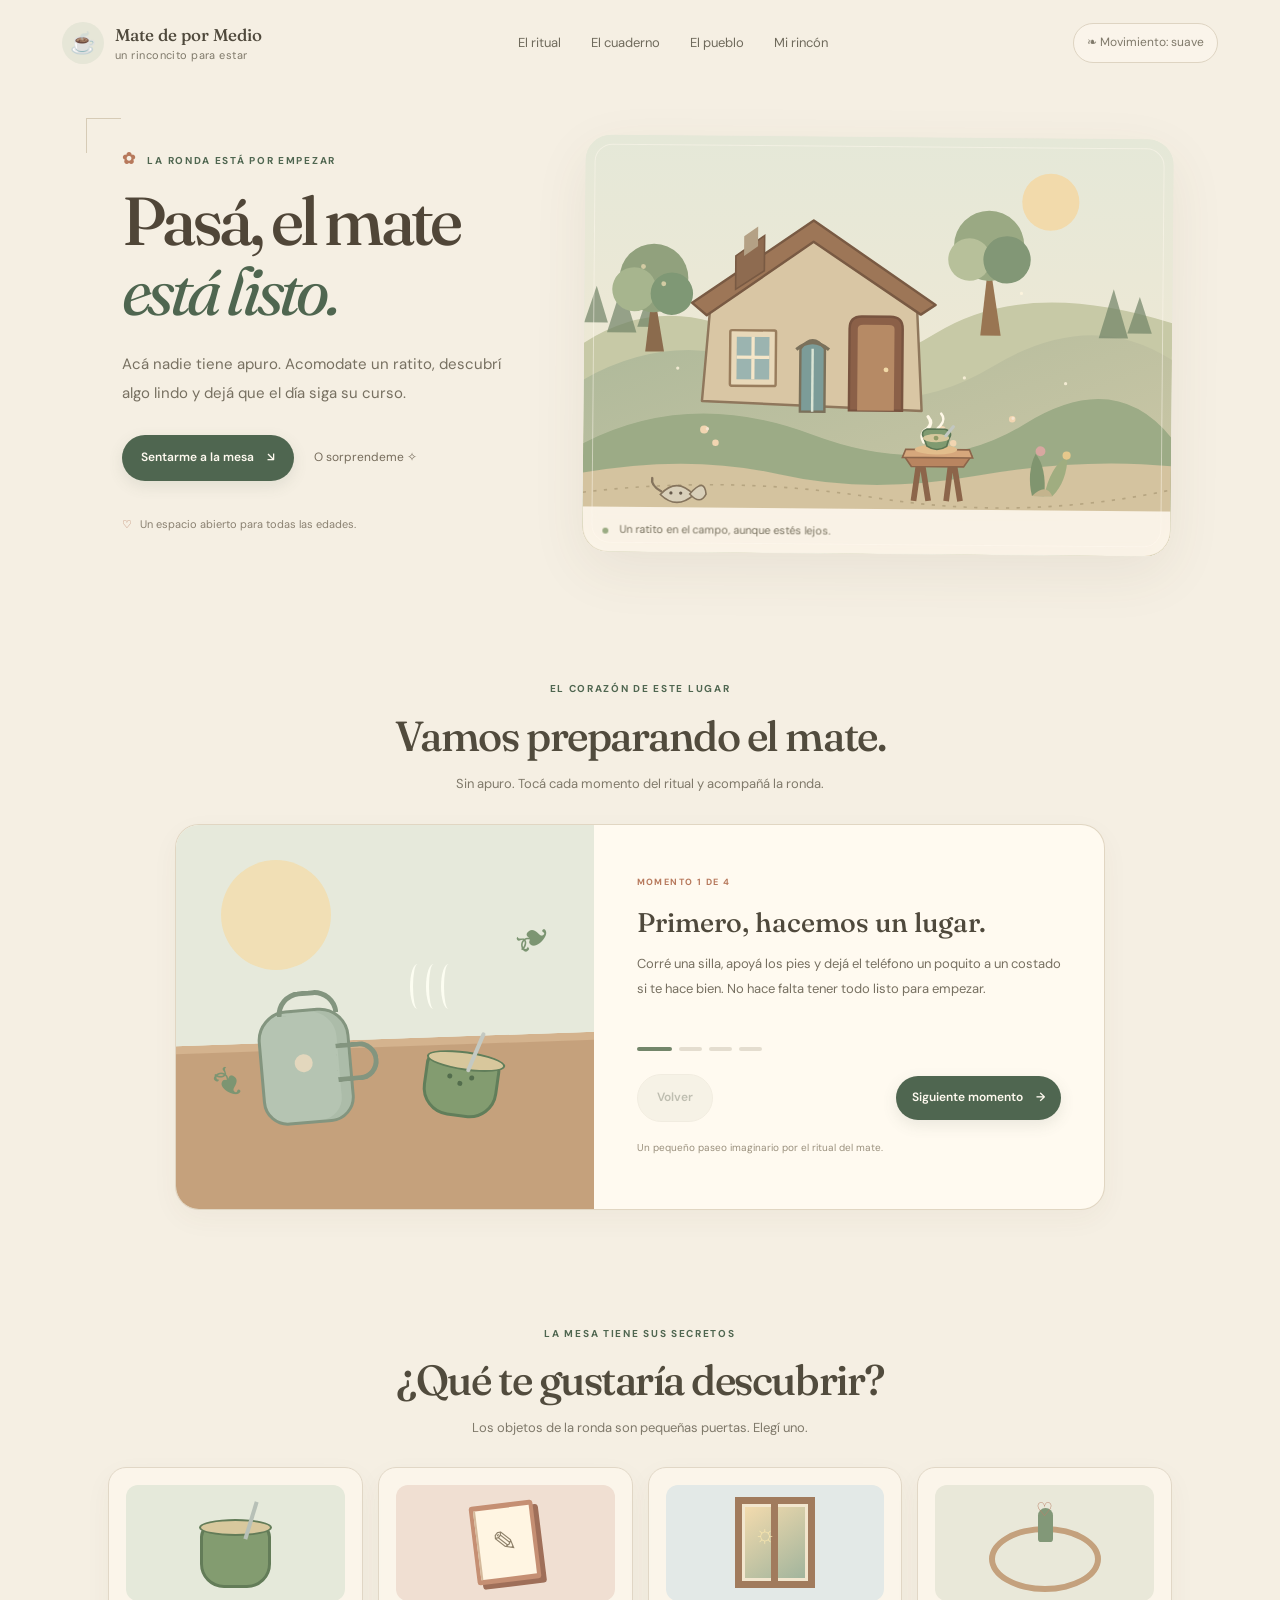
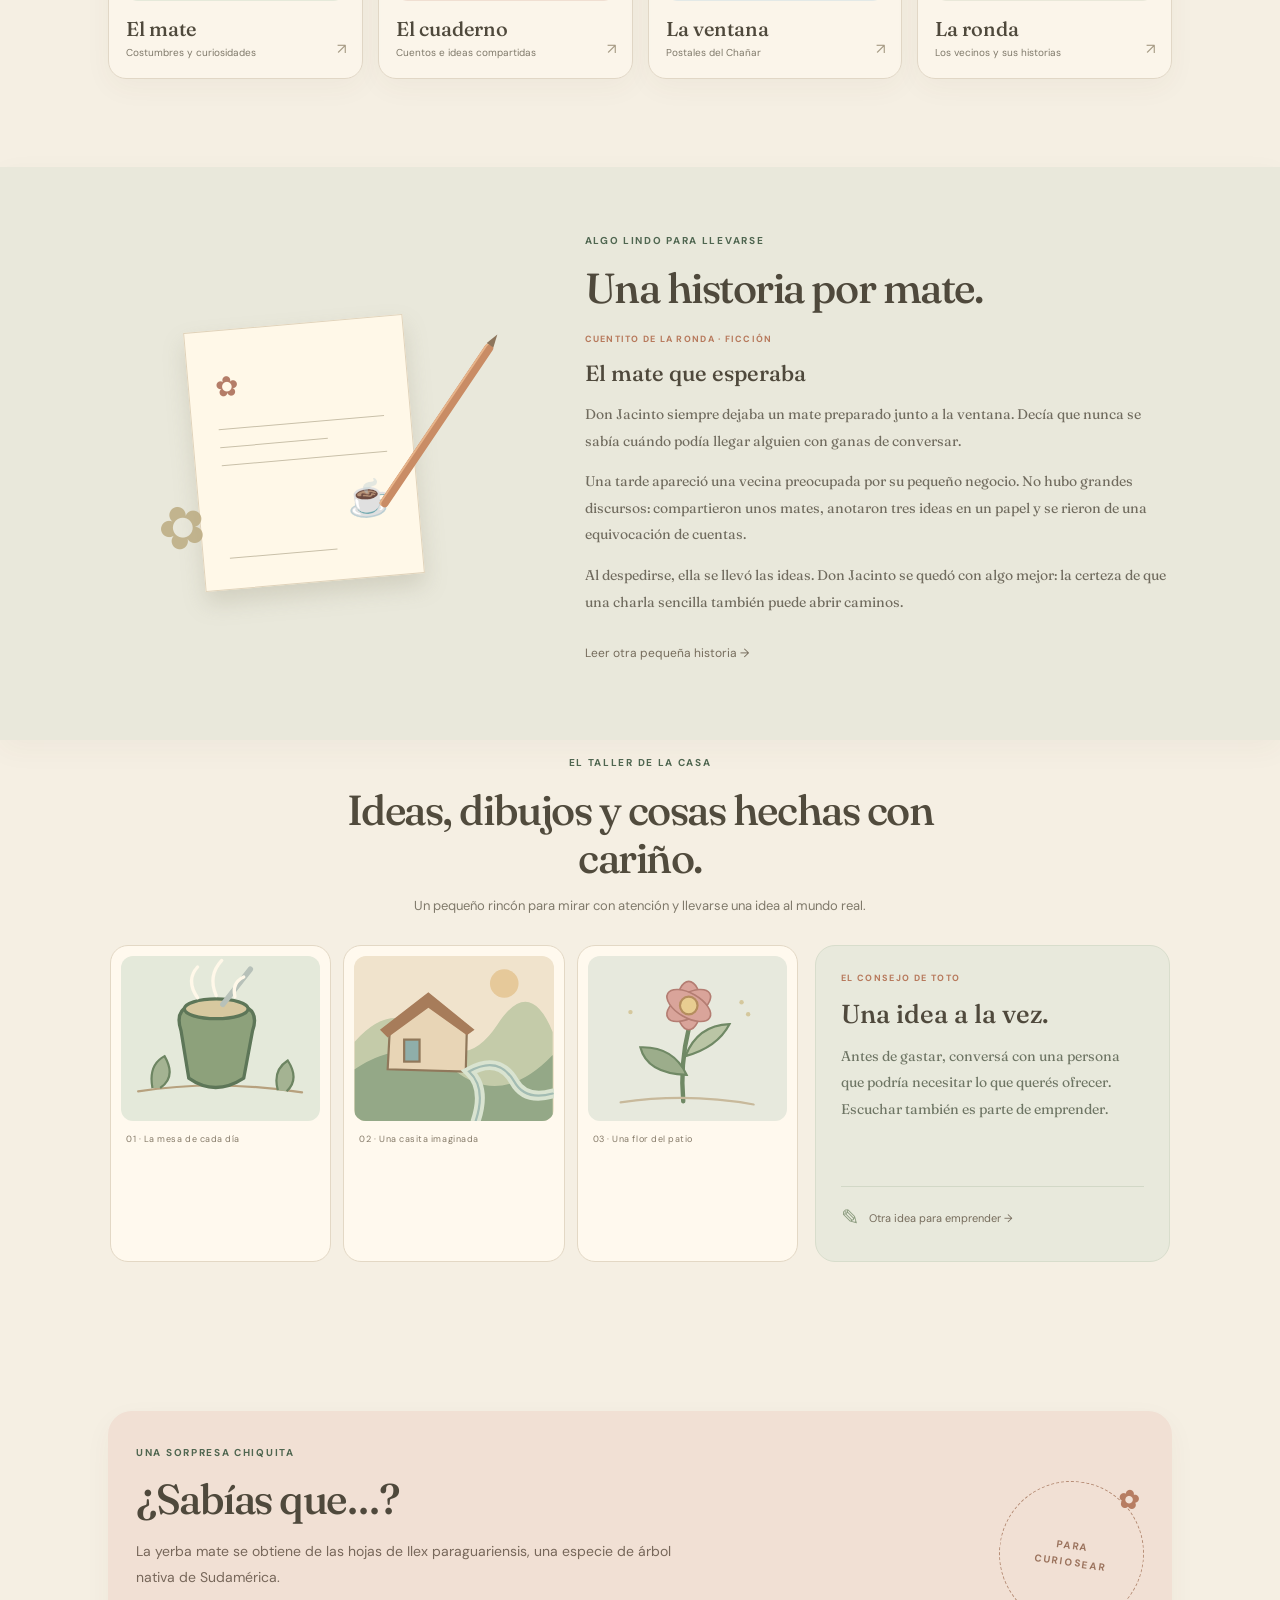
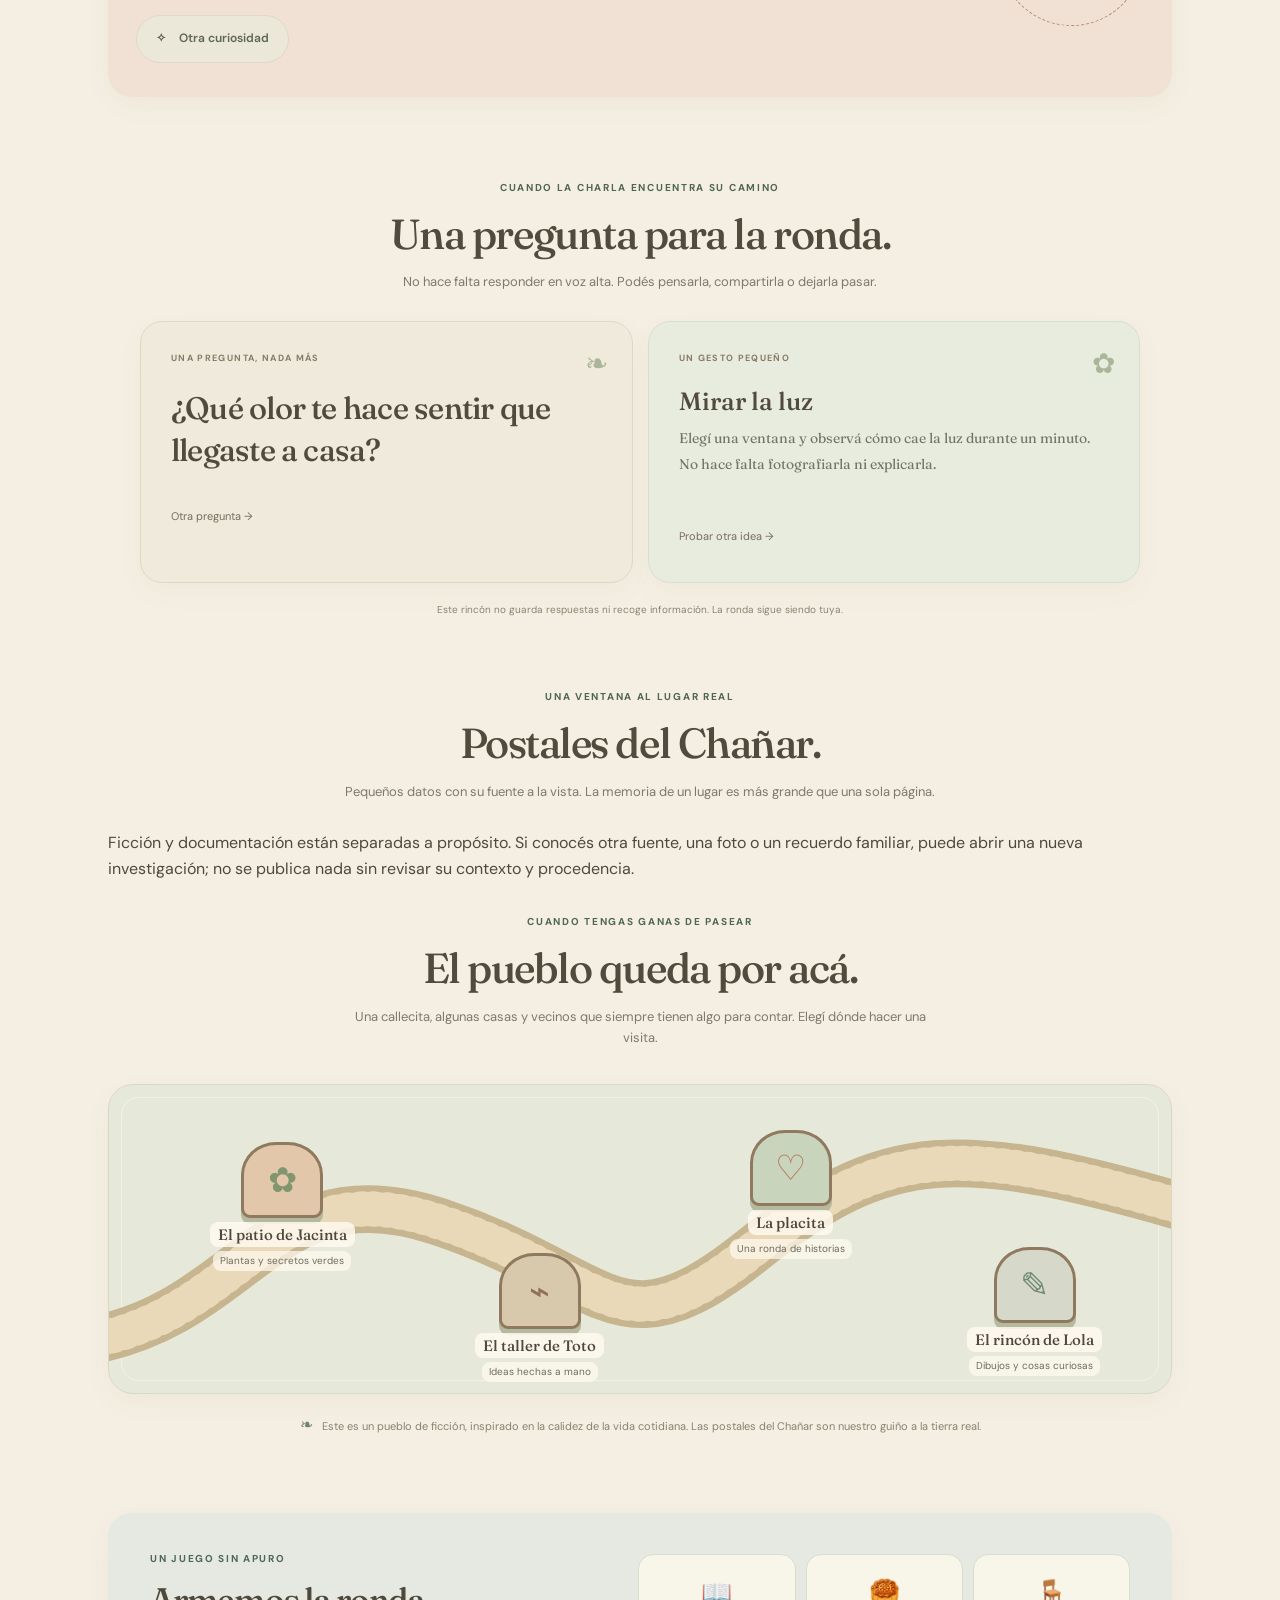
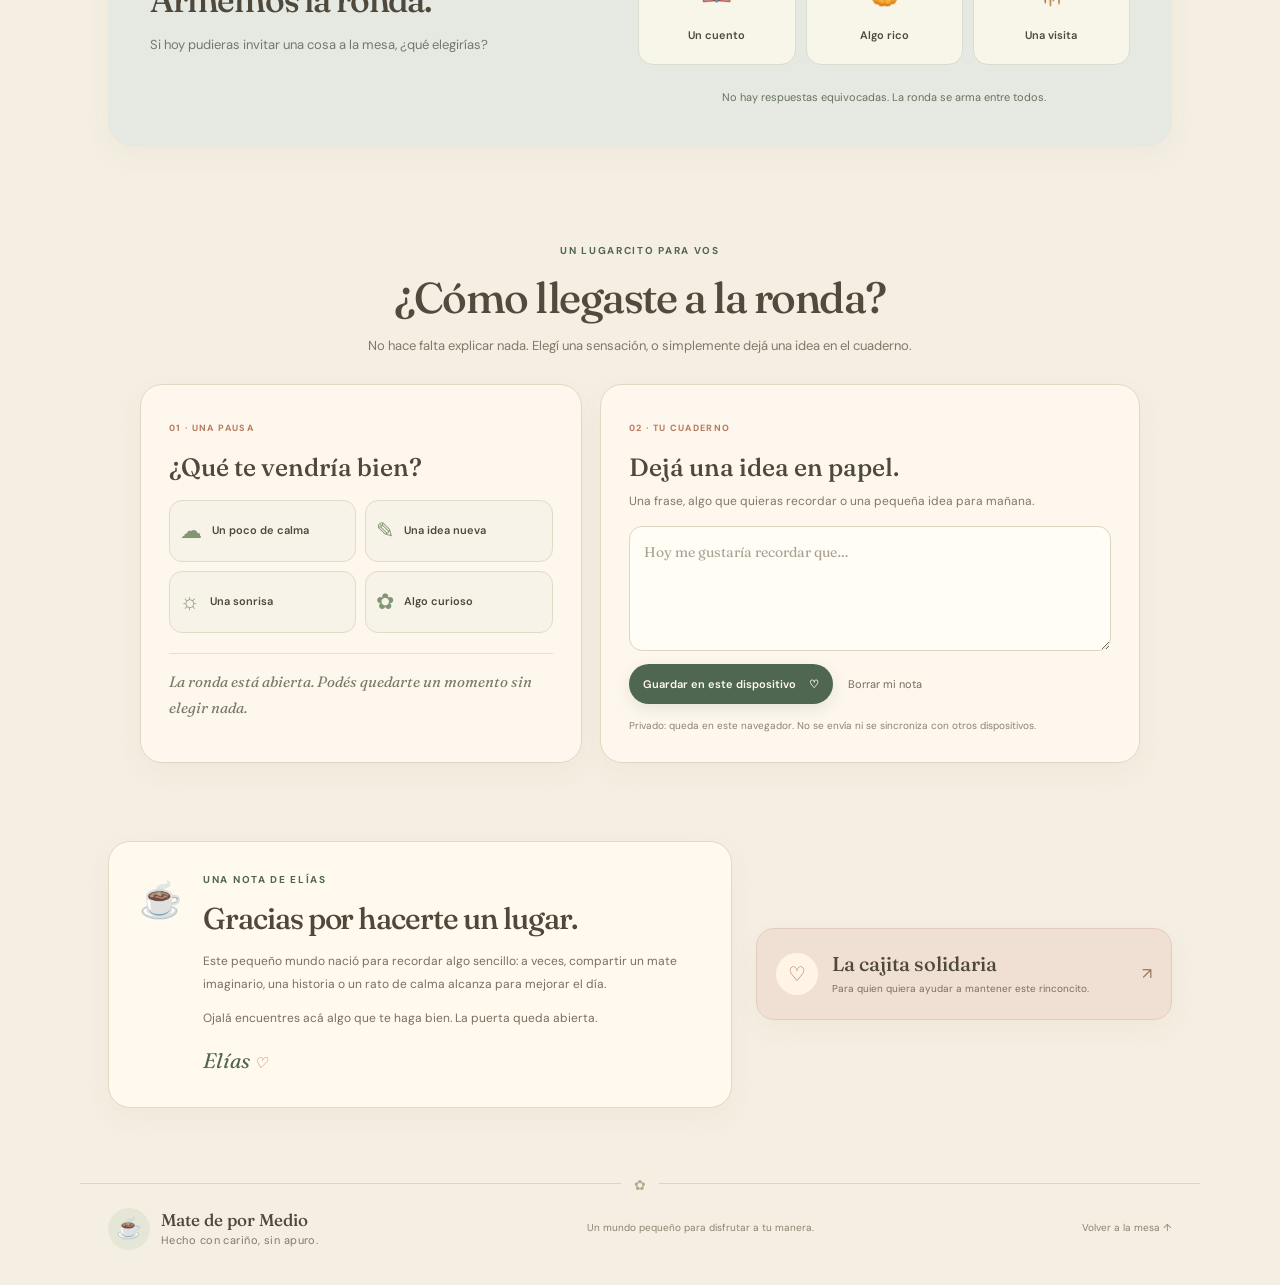
==== index.html @ ff17639b "Separar la biblioteca de postales de la estructura HTML" ====
<!doctype html>
<html lang="es-AR">
<head>
  <meta charset="utf-8">
  <meta name="viewport" content="width=device-width, initial-scale=1">
  <meta name="theme-color" content="#f2eadb">
  <meta name="description" content="Un rinconcito ilustrado para disfrutar el ritual del mate, descubrir historias y pasear sin apuro.">
  <title>Mate de por Medio — Un rinconcito para estar</title>
  <link rel="stylesheet" href="styles.css">
  <script src="content.js" defer></script>
  <script src="app.js" defer></script>
</head>
<body>
  <a class="skip-link" href="#contenido">Saltar al contenido</a>
  <header class="topbar">
    <a class="brand" href="#inicio" aria-label="Mate de por Medio, inicio"><span class="brand-mark" aria-hidden="true">☕</span><span><strong>Mate de por Medio</strong><small>un rinconcito para estar</small></span></a>
    <nav aria-label="Navegación principal"><a href="#ritual">El ritual</a><a href="#cuaderno">El cuaderno</a><a href="#pueblo">El pueblo</a><a href="#mi-rincon">Mi rincón</a></nav>
    <button class="quiet-button" id="sound-toggle" type="button" aria-pressed="false" title="Pausar o reanudar los movimientos suaves">❧ <span>Movimiento: suave</span></button>
  </header>
  <main id="contenido">
    <section class="welcome section-wrap" id="inicio" aria-labelledby="welcome-title">
      <div class="welcome-copy">
        <p class="eyebrow"><span class="tiny-leaf">✿</span> La ronda está por empezar</p>
        <h1 id="welcome-title">Pasá, el mate<br><em>está listo.</em></h1>
        <p class="intro">Acá nadie tiene apuro. Acomodate un ratito, descubrí algo lindo y dejá que el día siga su curso.</p>
        <div class="welcome-actions"><a class="primary-button" href="#ritual">Sentarme a la mesa <span aria-hidden="true">↘</span></a><button class="text-button" id="surprise-top" type="button">O sorprendeme <span aria-hidden="true">✧</span></button></div>
        <p class="welcome-note"><span aria-hidden="true">♡</span> Un espacio abierto para todas las edades.</p>
      </div>
      <div class="hero-art" role="img" aria-label="Ilustración de una casita rural con jardín, árboles, una ventana abierta y una mesa con mate">
        <div class="sun-wash"></div>
        <svg class="landscape" viewBox="0 0 720 510" xmlns="http://www.w3.org/2000/svg" aria-hidden="true">
          <defs><linearGradient id="sky" x1="0" y1="0" x2="0" y2="1"><stop stop-color="#e5e8d8"/><stop offset="1" stop-color="#f4e8d2"/></linearGradient><linearGradient id="hill" x1="0" y1="0" x2="1" y2="1"><stop stop-color="#aeb99a"/><stop offset="1" stop-color="#d0c9a8"/></linearGradient></defs>
          <rect width="720" height="510" rx="24" fill="url(#sky)"/><circle cx="570" cy="78" r="35" fill="#f6d7a1" opacity=".8"/>
          <path d="M0 255 Q100 190 210 250 T430 240 T720 225 V510 H0Z" fill="#c7c9a6"/><path d="M0 300 Q120 230 250 292 T500 280 T720 270 V510 H0Z" fill="url(#hill)"/><path d="M0 378 Q130 310 280 365 T540 350 T720 365 V510 H0Z" fill="#9cab86"/>
          <g opacity=".7" fill="#718467"><path d="M0 230 l15 -45 14 45z"/><path d="M28 242 l18 -58 18 58z"/><path d="M65 235 l13 -40 13 40z"/><path d="M630 244 l18 -60 18 60z"/><path d="M665 238 l15 -45 15 45z"/></g>
          <g class="tree-sway" transform="translate(80 185)"><path d="M-5 80 L4 0 L18 80Z" fill="#8b6b4d"/><circle cx="5" cy="-10" r="42" fill="#91a17d"/><circle cx="-19" cy="4" r="27" fill="#a7b58e"/><circle cx="27" cy="9" r="26" fill="#7f9875"/><circle cx="-8" cy="-24" r="3" fill="#d3cba3"/><circle cx="17" cy="-3" r="3" fill="#d3cba3"/></g>
          <g transform="translate(490 132)"><path d="M-5 110 L5 15 L20 110Z" fill="#997552"/><circle cx="5" cy="0" r="43" fill="#9aa983"/><circle cx="-19" cy="17" r="26" fill="#b7c09a"/><circle cx="27" cy="17" r="29" fill="#829776"/></g>
          <path d="M145 325 L155 200 L280 118 L407 202 L414 335Z" fill="#d9c6a4" stroke="#8f775c" stroke-width="3" stroke-linejoin="round"/><path d="M132 205 L280 103 L430 205 L412 217 L280 129 L150 220Z" fill="#9d7657" stroke="#795a43" stroke-width="3" stroke-linejoin="round"/>
          <path d="M185 188 L185 147 L220 122 L220 165Z" fill="#8e6b50" stroke="#795a43" stroke-width="2"/><path d="M195 147 L195 123 L212 111 L212 135Z" fill="#b4a185"/>
          <rect x="179" y="238" width="56" height="68" rx="2" fill="#e8d8b9" stroke="#997d5d" stroke-width="3"/><rect x="187" y="246" width="40" height="52" fill="#9bb4b0"/><path d="M207 246 V298 M187 271 H227" stroke="#f5e6c8" stroke-width="4"/>
          <path d="M325 235 Q325 220 340 220 H375 Q390 220 390 235 V335 H325Z" fill="#8b6048" stroke="#78533f" stroke-width="3"/><path d="M335 235 Q335 230 342 230 H373 Q380 230 380 235 V335 H335Z" fill="#b68a65"/><circle cx="370" cy="285" r="3" fill="#f1d9a7"/>
          <path d="M265 337 L265 260 Q280 239 295 260 L295 337Z" fill="#7c9c98" stroke="#7b715b" stroke-width="3"/><path d="M280 260 V337" stroke="#d9e4d4" stroke-width="3"/><path d="M260 261 Q280 244 300 261" fill="none" stroke="#7b715b" stroke-width="4"/>
          <g fill="#f1d5b1"><circle cx="148" cy="360" r="5"/><circle cx="162" cy="376" r="4"/><circle cx="439" cy="358" r="5"/><circle cx="453" cy="374" r="4"/><circle cx="525" cy="344" r="4"/></g><g fill="#f6e5d0"><circle cx="152" cy="359" r="2"/><circle cx="440" cy="357" r="2"/><circle cx="526" cy="343" r="2"/></g>
          <path d="M0 414 Q130 390 240 414 T480 414 T720 400 V510 H0Z" fill="#d4c39f"/><path d="M0 438 Q180 415 360 442 T720 429" fill="none" stroke="#b6a581" stroke-width="2" stroke-dasharray="4 9"/>
          <g transform="translate(405 365)"><path d="M0 80 L8 20 L18 80 M40 80 L47 20 L57 80" stroke="#8c654a" stroke-width="7" fill="none"/><path d="M-12 25 H70 L61 38 H-3Z" fill="#b98560" stroke="#8c654a" stroke-width="2"/><path d="M-10 17 H68 L72 27 H-14Z" fill="#d6a77c" stroke="#8c654a" stroke-width="2"/><ellipse cx="27" cy="17" rx="26" ry="6" fill="#e2bd8c"/><path d="M12 8 Q6 -3 16 -8 Q24 -15 17 -23" stroke="#fff8e7" stroke-width="4" fill="none" stroke-linecap="round" class="steam"/><path d="M28 8 Q22 -4 32 -12 Q39 -20 33 -27" stroke="#fff8e7" stroke-width="3" fill="none" stroke-linecap="round" class="steam steam-delay"/><path d="M12 3 Q7 -5 16 -8 L38 -8 Q48 -5 43 3 L40 13 Q28 21 16 13Z" fill="#7f9a70" stroke="#5b7654" stroke-width="2"/><ellipse cx="27" cy="3" rx="16" ry="5" fill="#d5c79c"/><path d="M39 0 L48 -11" stroke="#c2c7c1" stroke-width="4" stroke-linecap="round"/><circle cx="27" cy="3" r="3" fill="#8f9b67"/></g>
          <g transform="translate(550 366)"><path d="M0 72 Q-7 43 4 20 Q18 37 15 72Z" fill="#80956f"/><path d="M15 72 Q22 35 43 23 Q43 53 25 72Z" fill="#a0ad80"/><path d="M0 72 Q17 55 25 72Z" fill="#c4b48d"/><circle cx="10" cy="17" r="6" fill="#d8a7a0"/><circle cx="42" cy="22" r="5" fill="#e5c88c"/></g>
          <g transform="translate(95 412)"><path d="M0 28 Q20 6 41 28 Q20 47 0 28Z" fill="#d9d0ba" stroke="#85745d" stroke-width="2"/><path d="M36 27 Q54 6 56 27 Q49 41 36 27Z" fill="#d9d0ba" stroke="#85745d" stroke-width="2"/><circle cx="13" cy="26" r="2" fill="#665a4b"/><circle cx="25" cy="26" r="2" fill="#665a4b"/><path d="M1 24 Q-12 17 -10 8" fill="none" stroke="#85745d" stroke-width="3" stroke-linecap="round"/></g>
          <g fill="#fff5df" opacity=".8"><circle cx="115" cy="285" r="2"/><circle cx="466" cy="294" r="2"/><circle cx="590" cy="300" r="2"/><circle cx="535" cy="190" r="2"/></g>
        </svg>
        <div class="art-caption"><span class="caption-dot"></span> Un ratito en el campo, aunque estés lejos.</div>
      </div>
    </section>
    <section class="ritual section-wrap" id="ritual" aria-labelledby="ritual-title">
      <div class="section-heading"><p class="eyebrow">El corazón de este lugar</p><h2 id="ritual-title">Vamos preparando el mate.</h2><p>Sin apuro. Tocá cada momento del ritual y acompañá la ronda.</p></div>
      <div class="ritual-card">
        <div class="ritual-visual" aria-hidden="true"><div class="ritual-sun"></div><div class="ritual-table"></div><div class="ritual-kettle" id="ritual-kettle"><span></span></div><div class="ritual-mate"><i></i><b></b></div><div class="ritual-steam" id="ritual-steam"><i></i><i></i><i></i></div><div class="ritual-leaf leaf-one">❧</div><div class="ritual-leaf leaf-two">❧</div></div>
        <div class="ritual-content"><span class="step-count" id="step-count">MOMENTO 1 DE 4</span><h3 id="ritual-step-title">Primero, calentamos el agua.</h3><p id="ritual-step-text">La pava empieza a cantar bajito. Mientras tanto, buscamos el mate, la yerba y un lugar cómodo para sentarnos.</p><div class="step-dots" aria-label="Progreso del ritual"><span class="active"></span><span></span><span></span><span></span></div><div class="ritual-controls"><button class="secondary-button" id="ritual-back" type="button" disabled>Volver</button><button class="primary-button" id="ritual-next" type="button">Siguiente momento <span aria-hidden="true">→</span></button></div><p class="gentle-note">Un pequeño paseo imaginario por el ritual del mate.</p></div>
      </div>
    </section>
    <section class="object-section section-wrap" aria-labelledby="objects-title">
      <div class="section-heading compact"><p class="eyebrow">La mesa tiene sus secretos</p><h2 id="objects-title">¿Qué te gustaría descubrir?</h2><p>Los objetos de la ronda son pequeñas puertas. Elegí uno.</p></div>
      <div class="object-grid">
        <button class="object-card" type="button" data-open="mate"><span class="object-illustration mate-illustration" aria-hidden="true"><span class="mini-bombilla"></span></span><strong>El mate</strong><small>Costumbres y curiosidades</small><span class="object-arrow">↗</span></button>
        <button class="object-card" type="button" data-open="cuaderno"><span class="object-illustration notebook-illustration" aria-hidden="true"><span>✎</span></span><strong>El cuaderno</strong><small>Cuentos e ideas compartidas</small><span class="object-arrow">↗</span></button>
        <button class="object-card" type="button" data-open="ventana"><span class="object-illustration window-illustration" aria-hidden="true"><span>☼</span></span><strong>La ventana</strong><small>Postales del Chañar</small><span class="object-arrow">↗</span></button>
        <button class="object-card" type="button" data-open="ronda"><span class="object-illustration ronda-illustration" aria-hidden="true"><span>♡</span></span><strong>La ronda</strong><small>Los vecinos y sus historias</small><span class="object-arrow">↗</span></button>
      </div>
    </section>
    <section class="notebook-section section-wrap" id="cuaderno" aria-labelledby="notebook-title">
      <div class="notebook-art" aria-hidden="true"><div class="paper-sheet"><span class="paper-flower">✿</span><span class="paper-line"></span><span class="paper-line short"></span><span class="paper-line"></span><span class="paper-doodle">☕</span><span class="paper-line short"></span></div><div class="pencil"></div><span class="pressed-flower">✿</span></div>
      <div class="notebook-copy"><p class="eyebrow">Algo lindo para llevarse</p><h2 id="notebook-title">Una historia por mate.</h2><p class="story-tag">CUENTITO DE LA RONDA · FICCIÓN</p><h3>El mate que esperaba</h3><p>Don Jacinto siempre dejaba un mate preparado junto a la ventana. Decía que nunca se sabía cuándo podía llegar alguien con ganas de conversar.</p><p>Una tarde apareció una vecina preocupada por su pequeño negocio. No hubo grandes discursos: compartieron unos mates, anotaron tres ideas en un papel y se rieron de una equivocación de cuentas.</p><p>Al despedirse, ella se llevó las ideas. Don Jacinto se quedó con algo mejor: la certeza de que una charla sencilla también puede abrir caminos.</p><button class="text-button" id="another-story" type="button">Leer otra pequeña historia <span aria-hidden="true">→</span></button></div>
    </section>
    <section class="workshop-section section-wrap" id="taller-creativo" aria-labelledby="workshop-title">
      <div class="section-heading compact"><p class="eyebrow">El taller de la casa</p><h2 id="workshop-title">Ideas, dibujos y cosas hechas con cariño.</h2><p>Un pequeño rincón para mirar con atención y llevarse una idea al mundo real.</p></div>
      <div class="workshop-layout">
        <div class="sketch-gallery" aria-label="Pequeña galería de dibujos originales">
          <article class="sketch-card sketch-mate"><div class="sketch-art" aria-hidden="true"><svg viewBox="0 0 180 150" role="img"><path d="M15 123 Q88 112 164 124" fill="none" stroke="#b7a17e" stroke-width="2" stroke-linecap="round"/><path d="M54 68 Q48 50 62 45 L111 45 Q125 51 119 68 L111 111 Q85 128 61 111Z" fill="#8da17b" stroke="#5d7658" stroke-width="3"/><ellipse cx="86" cy="48" rx="29" ry="9" fill="#d7c89f" stroke="#5d7658" stroke-width="3"/><path d="M92 44 L117 12" stroke="#b7c1b9" stroke-width="5" stroke-linecap="round"/><path d="M69 38 Q58 22 69 10 M86 36 Q78 18 91 4 M103 37 Q100 24 111 19" fill="none" stroke="#fff8e9" stroke-width="3" stroke-linecap="round" class="steam"/><path d="M28 120 Q24 99 39 91 Q50 110 35 120 M142 122 Q137 104 151 95 Q162 112 150 123" fill="#a4b392" stroke="#6d8562" stroke-width="2"/></svg></div><span class="sketch-caption">01 · La mesa de cada día</span></article>
          <article class="sketch-card sketch-valley"><div class="sketch-art" aria-hidden="true"><svg viewBox="0 0 180 150" role="img"><circle cx="136" cy="25" r="13" fill="#e6c99a"/><path d="M0 78 Q35 38 68 72 T130 62 T180 69 V150 H0Z" fill="#c4cba9"/><path d="M0 103 Q48 70 91 104 T180 90 V150 H0Z" fill="#94a887"/><path d="M30 103 L32 66 L67 41 L102 66 L101 105Z" fill="#e8d5b6" stroke="#90785b" stroke-width="2"/><path d="M23 67 L67 33 L109 67 L102 72 L67 47 L30 74Z" fill="#a77c5a"/><rect x="45" y="76" width="14" height="20" fill="#8faeaa" stroke="#90785b" stroke-width="2"/><path d="M110 150 Q120 120 104 105 Q131 90 145 114 Q155 132 180 125" fill="none" stroke="#d9e3d0" stroke-width="9" stroke-linecap="round"/><path d="M110 150 Q120 120 104 105 Q131 90 145 114 Q155 132 180 125" fill="none" stroke="#a3bcb3" stroke-width="2" stroke-linecap="round"/></svg></div><span class="sketch-caption">02 · Una casita imaginada</span></article>
          <article class="sketch-card sketch-flower"><div class="sketch-art" aria-hidden="true"><svg viewBox="0 0 180 150" role="img"><path d="M86 132 Q83 98 91 66" fill="none" stroke="#708965" stroke-width="4" stroke-linecap="round"/><path d="M89 108 Q53 107 47 83 Q77 82 89 108Z" fill="#9cad8b" stroke="#708965" stroke-width="2"/><path d="M88 91 Q117 83 128 62 Q99 63 88 91Z" fill="#bac5a5" stroke="#708965" stroke-width="2"/><g fill="#d9a49a" stroke="#b47d72" stroke-width="1.5"><ellipse cx="91" cy="45" rx="11" ry="22"/><ellipse cx="91" cy="45" rx="11" ry="22" transform="rotate(60 91 45)"/><ellipse cx="91" cy="45" rx="11" ry="22" transform="rotate(120 91 45)"/></g><circle cx="91" cy="45" r="8" fill="#e8cd91" stroke="#b58d5e" stroke-width="2"/><path d="M29 133 Q91 124 150 135" fill="none" stroke="#c8b99b" stroke-width="2" stroke-linecap="round"/><circle cx="139" cy="42" r="2" fill="#d5c89d"/><circle cx="145" cy="53" r="2" fill="#d5c89d"/><circle cx="38" cy="51" r="2" fill="#d5c89d"/></svg></div><span class="sketch-caption">03 · Una flor del patio</span></article>
        </div>
        <aside class="idea-card" aria-labelledby="idea-title"><span class="personal-number">EL CONSEJO DE TOTO</span><h3 id="idea-title">Una idea a la vez.</h3><p id="idea-text">Antes de gastar, conversá con una persona que podría necesitar lo que querés ofrecer. Escuchar también es parte de emprender.</p><div class="idea-footer"><span aria-hidden="true">✎</span><button class="text-button" id="next-idea" type="button">Otra idea para emprender <span aria-hidden="true">→</span></button></div></aside>
      </div>
    </section>
    <section class="discovery section-wrap" aria-labelledby="discovery-title"><div class="discovery-copy"><p class="eyebrow">Una sorpresa chiquita</p><h2 id="discovery-title">¿Sabías que…?</h2><p id="fact-text">La yerba mate se obtiene de las hojas de Ilex paraguariensis, una especie de árbol nativa de Sudamérica.</p><button class="secondary-button" id="next-fact" type="button"><span aria-hidden="true">✧</span> Otra curiosidad</button></div><div class="discovery-stamp" aria-hidden="true"><span>PARA<br>CURIOSEAR</span><b>✿</b></div></section>
    <section class="round-prompts section-wrap" aria-labelledby="prompts-title">
      <div class="section-heading compact"><p class="eyebrow">Cuando la charla encuentra su camino</p><h2 id="prompts-title">Una pregunta para la ronda.</h2><p>No hace falta responder en voz alta. Podés pensarla, compartirla o dejarla pasar.</p></div>
      <div class="prompt-grid">
        <article class="prompt-card question-card">
          <span class="prompt-number">UNA PREGUNTA, NADA MÁS</span>
          <span class="prompt-ornament" aria-hidden="true">❧</span>
          <p id="round-question" class="prompt-main">¿Qué olor te hace sentir que llegaste a casa?</p>
          <button class="text-button" id="next-question" type="button">Otra pregunta <span aria-hidden="true">→</span></button>
        </article>
        <article class="prompt-card practice-card">
          <span class="prompt-number">UN GESTO PEQUEÑO</span>
          <span class="prompt-ornament" aria-hidden="true">✿</span>
          <h3 id="practice-title">Mirar la luz</h3>
          <p id="practice-text">Elegí una ventana y observá cómo cae la luz durante un minuto. No hace falta fotografiarla ni explicarla.</p>
          <button class="text-button" id="next-practice" type="button">Probar otra idea <span aria-hidden="true">→</span></button>
        </article>
      </div>
      <p class="prompt-footnote">Este rincón no guarda respuestas ni recoge información. La ronda sigue siendo tuya.</p>
    </section>
    <section class="local-postcards section-wrap" aria-labelledby="postcards-title">
      <div class="section-heading compact"><p class="eyebrow">Una ventana al lugar real</p><h2 id="postcards-title">Postales del Chañar.</h2><p>Pequeños datos con su fuente a la vista. La memoria de un lugar es más grande que una sola página.</p></div>
      <div class="postcards-grid" id="postcards-grid"></div>
      <noscript><p class="postcards-note">Para consultar estas postales documentadas, necesitás activar JavaScript en el navegador.</p></noscript>
      <p class="postcards-note">Ficción y documentación están separadas a propósito. Si conocés otra fuente, una foto o un recuerdo familiar, puede abrir una nueva investigación; no se publica nada sin revisar su contexto y procedencia.</p>
    </section>
    <section class="village section-wrap" id="pueblo" aria-labelledby="village-title"><div class="section-heading"><p class="eyebrow">Cuando tengas ganas de pasear</p><h2 id="village-title">El pueblo queda por acá.</h2><p>Una callecita, algunas casas y vecinos que siempre tienen algo para contar. Elegí dónde hacer una visita.</p></div>
      <div class="village-map"><svg class="map-path" viewBox="0 0 900 270" preserveAspectRatio="none" aria-hidden="true"><path d="M-20 225 C120 200 135 70 280 120 S430 240 545 145 S720 50 920 110" fill="none" stroke="#c6b58e" stroke-width="42" stroke-linecap="round"/><path d="M-20 225 C120 200 135 70 280 120 S430 240 545 145 S720 50 920 110" fill="none" stroke="#e9d9b9" stroke-width="31" stroke-linecap="round" stroke-dasharray="2 9"/></svg>
        <button class="village-place place-garden" type="button" data-open="jacinta"><span class="place-art garden-house" aria-hidden="true">✿</span><strong>El patio de Jacinta</strong><small>Plantas y secretos verdes</small></button>
        <button class="village-place place-workshop" type="button" data-open="toto"><span class="place-art workshop-house" aria-hidden="true">⌁</span><strong>El taller de Toto</strong><small>Ideas hechas a mano</small></button>
        <button class="village-place place-square" type="button" data-open="plaza"><span class="place-art square-house" aria-hidden="true">♡</span><strong>La placita</strong><small>Una ronda de historias</small></button>
        <button class="village-place place-library" type="button" data-open="lola"><span class="place-art library-house" aria-hidden="true">✎</span><strong>El rincón de Lola</strong><small>Dibujos y cosas curiosas</small></button>
      </div>
      <p class="map-note"><span aria-hidden="true">❧</span> Este es un pueblo de ficción, inspirado en la calidez de la vida cotidiana. Las postales del Chañar son nuestro guiño a la tierra real.</p>
    </section>
    <section class="small-game section-wrap" aria-labelledby="game-title"><div class="game-card"><div class="game-copy"><p class="eyebrow">Un juego sin apuro</p><h2 id="game-title">Armemos la ronda.</h2><p>Si hoy pudieras invitar una cosa a la mesa, ¿qué elegirías?</p></div><div class="game-options" role="group" aria-label="Elegí algo para la ronda"><button type="button" class="game-choice" data-choice="cuento"><span aria-hidden="true">📖</span><strong>Un cuento</strong></button><button type="button" class="game-choice" data-choice="tortas"><span aria-hidden="true">🥮</span><strong>Algo rico</strong></button><button type="button" class="game-choice" data-choice="amigo"><span aria-hidden="true">🪑</span><strong>Una visita</strong></button></div><p class="game-response" id="game-response" aria-live="polite">No hay respuestas equivocadas. La ronda se arma entre todos.</p></div></section>
    <section class="personal-section section-wrap" id="mi-rincon" aria-labelledby="personal-title">
      <div class="personal-heading"><p class="eyebrow">Un lugarcito para vos</p><h2 id="personal-title">¿Cómo llegaste a la ronda?</h2><p>No hace falta explicar nada. Elegí una sensación, o simplemente dejá una idea en el cuaderno.</p></div>
      <div class="personal-grid">
        <div class="mood-card"><span class="personal-number">01 · UNA PAUSA</span><h3>¿Qué te vendría bien?</h3>
          <div class="mood-options" role="group" aria-label="Elegí qué te vendría bien">
            <button class="mood-choice" type="button" data-mood="calma" aria-pressed="false"><span aria-hidden="true">☁</span><strong>Un poco de calma</strong></button>
            <button class="mood-choice" type="button" data-mood="idea" aria-pressed="false"><span aria-hidden="true">✎</span><strong>Una idea nueva</strong></button>
            <button class="mood-choice" type="button" data-mood="sonrisa" aria-pressed="false"><span aria-hidden="true">☼</span><strong>Una sonrisa</strong></button>
            <button class="mood-choice" type="button" data-mood="curiosidad" aria-pressed="false"><span aria-hidden="true">✿</span><strong>Algo curioso</strong></button>
          </div><p class="mood-response" id="mood-response" aria-live="polite">La ronda está abierta. Podés quedarte un momento sin elegir nada.</p>
        </div>
        <div class="private-note-card"><span class="personal-number">02 · TU CUADERNO</span><h3>Dejá una idea en papel.</h3><p>Una frase, algo que quieras recordar o una pequeña idea para mañana.</p>
          <label class="visually-hidden" for="private-note">Tu nota personal</label><textarea id="private-note" rows="4" maxlength="600" placeholder="Hoy me gustaría recordar que…"></textarea>
          <div class="note-actions"><button class="primary-button" id="save-note" type="button">Guardar en este dispositivo <span aria-hidden="true">♡</span></button><button class="text-button" id="clear-note" type="button">Borrar mi nota</button></div>
          <p class="note-status" id="note-status" role="status" aria-live="polite">Privado: queda en este navegador. No se envía ni se sincroniza con otros dispositivos.</p>
        </div>
      </div>
    </section>
    <section class="host-section section-wrap" aria-labelledby="host-title"><div class="host-note"><span class="host-doodle" aria-hidden="true">☕</span><div><p class="eyebrow">Una nota de Elías</p><h2 id="host-title">Gracias por hacerte un lugar.</h2><p>Este pequeño mundo nació para recordar algo sencillo: a veces, compartir un mate imaginario, una historia o un rato de calma alcanza para mejorar el día.</p><p>Ojalá encuentres acá algo que te haga bien. La puerta queda abierta.</p><span class="signature">Elías <span aria-hidden="true">♡</span></span></div></div><button class="donation-button" id="donation-open" type="button"><span aria-hidden="true">♡</span><span><strong>La cajita solidaria</strong><small>Para quien quiera ayudar a mantener este rinconcito.</small></span><span class="donation-arrow" aria-hidden="true">↗</span></button></section>
  </main>
  <footer class="footer"><a class="brand footer-brand" href="#inicio"><span class="brand-mark" aria-hidden="true">☕</span><span><strong>Mate de por Medio</strong><small>Hecho con cariño, sin apuro.</small></span></a><p>Un mundo pequeño para disfrutar a tu manera.</p><a href="#inicio" class="back-top">Volver a la mesa ↑</a></footer>
  <dialog id="detail-dialog" class="detail-dialog" aria-labelledby="dialog-title"><form method="dialog"><button class="dialog-close" aria-label="Cerrar" type="submit">×</button></form><div class="dialog-flower" aria-hidden="true">✿</div><p class="eyebrow" id="dialog-kicker">Un rincón de la ronda</p><h2 id="dialog-title">Un pequeño descubrimiento</h2><div id="dialog-content" class="dialog-content"></div><button class="primary-button dialog-done" id="dialog-done" type="button">Volver a la ronda <span aria-hidden="true">♡</span></button></dialog>
  <div class="toast" id="toast" role="status" aria-live="polite"></div>
</body>
</html>
---- styles.css ----
@import url('https://fonts.googleapis.com/css2?family=DM+Sans:wght@400;500;600;700&family=Fraunces:opsz,wght@9..144,400;9..144,500;9..144,600&display=swap');
:root{--cream:#f5efe3;--paper:#fffaf0;--ink:#4f493c;--muted:#7f796a;--sage:#73866a;--sage-dark:#4f6650;--sage-pale:#e5eadc;--clay:#b7795c;--clay-pale:#f1e0d5;--line:#ded4c2;--shadow:0 18px 55px rgba(92,77,54,.08);--serif:'Fraunces',Georgia,serif;--sans:'DM Sans',Arial,sans-serif}
*{box-sizing:border-box}html{scroll-behavior:smooth;scroll-padding-top:90px}body{margin:0;background:var(--cream);color:var(--ink);font-family:var(--sans);font-size:16px;line-height:1.65;-webkit-font-smoothing:antialiased}button,a{font:inherit}button{color:inherit}a{color:inherit;text-decoration:none}button:focus-visible,a:focus-visible{outline:3px solid #9eaf86;outline-offset:4px}.skip-link{position:absolute;left:12px;top:-60px;background:#fff;padding:10px 14px;border-radius:8px;z-index:30}.skip-link:focus{top:12px}.topbar{max-width:1220px;margin:auto;padding:22px 32px;display:flex;align-items:center;justify-content:space-between;gap:24px}.brand{display:flex;align-items:center;gap:11px;min-width:210px}.brand-mark{display:grid;place-items:center;width:42px;height:42px;border-radius:50%;background:#e6e6d7;font-size:21px;color:#637457}.brand strong,.brand small{display:block;line-height:1.25}.brand strong{font-family:var(--serif);font-size:17px;font-weight:500}.brand small{font-size:11px;letter-spacing:.04em;color:var(--muted);margin-top:4px}.topbar nav{display:flex;align-items:center;gap:30px}.topbar nav a{font-size:13px;color:#6f6a5c;transition:color .2s}.topbar nav a:hover{color:var(--sage-dark)}.quiet-button{border:1px solid var(--line);background:rgba(255,250,240,.55);border-radius:30px;padding:9px 13px;font-size:12px;color:var(--muted);cursor:pointer;white-space:nowrap}.quiet-button[aria-pressed=true]{background:var(--sage-pale);color:var(--sage-dark)}.section-wrap{max-width:1120px;margin:0 auto;padding-left:28px;padding-right:28px}.welcome{padding-top:38px;padding-bottom:70px;display:grid;grid-template-columns:.84fr 1.16fr;gap:50px;align-items:center;min-height:550px}.welcome-copy{padding:20px 0 20px 14px}.eyebrow{text-transform:uppercase;font-size:10px;letter-spacing:.17em;font-weight:700;color:var(--sage-dark);margin:0 0 14px}.tiny-leaf{color:var(--clay);font-size:16px;margin-right:7px}.welcome h1{font:500 clamp(48px,5.3vw,72px)/1.03 var(--serif);letter-spacing:-.055em;margin:0 0 24px;color:#504638}.welcome h1 em{font-weight:400;color:var(--sage-dark)}.intro{max-width:380px;color:#777061;font-size:15px;line-height:1.9}.welcome-actions{display:flex;align-items:center;gap:20px;flex-wrap:wrap;margin-top:28px}.primary-button,.secondary-button{border:0;border-radius:30px;display:inline-flex;align-items:center;justify-content:center;gap:13px;padding:13px 19px;font-size:12px;font-weight:600;cursor:pointer;transition:transform .2s,box-shadow .2s,background .2s}.primary-button{background:var(--sage-dark);color:#fffaf0;box-shadow:0 5px 15px rgba(79,102,80,.12)}.primary-button:hover{transform:translateY(-2px);box-shadow:0 8px 20px rgba(79,102,80,.2);background:#425843}.primary-button:disabled,.secondary-button:disabled{opacity:.4;cursor:not-allowed;transform:none}.text-button{border:0;background:none;padding:8px 0;color:#766c5c;font-size:12px;cursor:pointer}.text-button:hover{color:var(--sage-dark)}.welcome-note{margin-top:34px;font-size:11px;color:#8a8171}.welcome-note span{color:var(--clay);margin-right:5px}.hero-art{position:relative;border-radius:26px;overflow:hidden;box-shadow:var(--shadow);background:#e7e8d8;transform:rotate(.5deg)}.landscape{display:block;width:100%;height:auto;position:relative;z-index:1}.sun-wash{position:absolute;right:11%;top:8%;width:90px;height:90px;border-radius:50%;background:#f7ddb0;filter:blur(28px);opacity:.65}.art-caption{position:absolute;bottom:0;left:0;right:0;z-index:2;background:rgba(255,250,240,.87);padding:13px 20px;font-size:11px;color:#77715f;backdrop-filter:blur(7px)}.caption-dot{display:inline-block;width:6px;height:6px;background:#9aab83;border-radius:50%;margin-right:8px;vertical-align:middle}.tree-sway{transform-box:fill-box;transform-origin:bottom;animation:sway 7s ease-in-out infinite}.steam{animation:steam 3.2s ease-in-out infinite}.steam-delay{animation-delay:1.3s}@keyframes sway{0%,100%{rotate:-1deg}50%{rotate:1.5deg}}@keyframes steam{0%{opacity:0;translate:0 8px}35%{opacity:.9}100%{opacity:0;translate:0 -15px}}.ritual{padding-top:45px;padding-bottom:80px}.section-heading{text-align:center;max-width:600px;margin:0 auto 30px}.section-heading h2,.notebook-copy h2,.discovery h2,.game-card h2,.host-note h2{font:500 clamp(30px,3.5vw,42px)/1.15 var(--serif);letter-spacing:-.035em;margin:0 0 13px}.section-heading>p:not(.eyebrow){font-size:13px;color:var(--muted);margin:0}.ritual-card{display:grid;grid-template-columns:.9fr 1.1fr;max-width:930px;margin:auto;background:var(--paper);border:1px solid rgba(209,195,171,.65);border-radius:24px;overflow:hidden;box-shadow:var(--shadow)}.ritual-visual{min-height:330px;position:relative;overflow:hidden;background:#e6e9db}.ritual-sun{position:absolute;width:110px;height:110px;border-radius:50%;background:#f5dca9;top:35px;left:45px;opacity:.75}.ritual-table{position:absolute;left:-8%;right:-8%;bottom:-14px;height:48%;background:#c5a17c;border-top:8px solid #d4b38e;transform:rotate(-2deg);border-radius:10px}.ritual-kettle{position:absolute;width:92px;height:115px;background:#b5c4b2;left:20%;bottom:22%;border-radius:30px 30px 25px 25px;border:3px solid #83957f;transform:rotate(-5deg);box-shadow:inset -10px 0 0 rgba(83,112,83,.09);transition:filter .4s}.ritual-kettle:before{content:"";position:absolute;width:52px;height:19px;border:5px solid #83957f;border-bottom:0;border-radius:25px 25px 0 0;top:-21px;left:18px}.ritual-kettle:after{content:"";position:absolute;width:37px;height:29px;border:5px solid #83957f;border-left:0;border-radius:0 25px 25px 0;right:-30px;top:34px}.ritual-kettle span{position:absolute;width:18px;height:18px;border-radius:50%;background:#e3d7bd;top:42px;left:32px}.ritual-kettle.kettle-warm{filter:drop-shadow(0 0 9px #f5dca9)}.ritual-mate{position:absolute;right:23%;bottom:24%;width:75px;height:62px;background:#839c70;border:3px solid #617e5a;border-radius:12px 12px 28px 28px;transform:rotate(8deg)}.ritual-mate:before{content:"";position:absolute;top:-7px;left:-3px;width:75px;height:15px;background:#d8c79c;border-radius:50%;border:2px solid #617e5a}.ritual-mate i{position:absolute;top:-29px;left:43px;height:43px;width:4px;background:#c4c9c2;transform:rotate(15deg);border-radius:4px}.ritual-mate b{position:absolute;left:20px;top:17px;width:5px;height:5px;border-radius:50%;background:#536d4d;box-shadow:11px 6px #536d4d,22px -1px #536d4d}.ritual-steam{position:absolute;left:56%;bottom:52%;height:65px;width:50px}.ritual-steam i{position:absolute;bottom:0;width:15px;height:45px;border-left:3px solid rgba(255,255,244,.9);border-radius:50%;animation:steam 3s ease-in-out infinite}.ritual-steam i:nth-child(2){left:16px;animation-delay:1s}.ritual-steam i:nth-child(3){left:31px;animation-delay:1.8s}.ritual-steam.steam-strong i{animation-duration:2.3s}.ritual-leaf{position:absolute;color:#7c9572;font-size:45px}.leaf-one{right:10%;top:20%;rotate:-35deg}.leaf-two{left:8%;bottom:23%;rotate:40deg}.ritual-content{padding:42px 43px;align-self:center}.step-count{font-size:9px;font-weight:700;letter-spacing:.16em;color:var(--clay)}.ritual-content h3{font:500 27px/1.25 var(--serif);margin:12px 0}.ritual-content>p:not(.gentle-note){font-size:13px;line-height:1.9;color:#777061;min-height:72px}.step-dots{display:flex;gap:7px;margin:23px 0}.step-dots span{height:4px;width:23px;background:#e4ddcf;border-radius:5px;transition:background .25s,width .25s}.step-dots span.active{background:var(--sage);width:35px}.ritual-controls{display:flex;align-items:center;justify-content:space-between;gap:12px}.secondary-button{background:#ebe7d9;color:#5f6653;border:1px solid #ded9c9}.secondary-button:hover{background:#dfe5d5}.ritual-controls .primary-button{padding:12px 16px}.gentle-note{font-size:10px;color:#9a907d;margin-top:18px}.object-section{padding-top:36px;padding-bottom:88px}.section-heading.compact{margin-bottom:28px}.object-grid{display:grid;grid-template-columns:repeat(4,1fr);gap:15px}.object-card{position:relative;text-align:left;border:1px solid #e1d7c6;background:rgba(255,250,240,.6);border-radius:18px;padding:17px;cursor:pointer;min-width:0;transition:transform .2s,background .2s,box-shadow .2s}.object-card:hover{transform:translateY(-4px);background:var(--paper);box-shadow:var(--shadow)}.object-illustration{display:grid;place-items:center;position:relative;width:100%;height:116px;border-radius:12px;margin-bottom:15px;overflow:hidden}.mate-illustration{background:#e5e9da}.mate-illustration:before{content:"";position:absolute;width:65px;height:58px;background:#839c70;border:3px solid #637c58;border-radius:13px 13px 24px 24px;top:39px}.mate-illustration:after{content:"";position:absolute;width:69px;height:13px;background:#d8c89d;border:2px solid #637c58;border-radius:50%;top:34px}.mini-bombilla{position:absolute;width:4px;height:39px;background:#b7c0b7;transform:rotate(17deg);top:16px;left:56%;z-index:1}.notebook-illustration{background:#f0dfd2}.notebook-illustration:before{content:"";position:absolute;width:64px;height:79px;background:#c58f73;border-radius:3px;transform:rotate(-7deg);box-shadow:5px 5px 0 #9f6f59}.notebook-illustration:after{content:"";position:absolute;width:54px;height:69px;background:#fff5e2;transform:rotate(-7deg);border-left:2px solid #d4b99b}.notebook-illustration span{position:relative;z-index:1;font-size:29px;color:#8e8069;transform:rotate(-7deg)}.window-illustration{background:#e3e9e7}.window-illustration:before{content:"";position:absolute;width:66px;height:77px;border:7px solid #a17b5d;background:linear-gradient(145deg,#f6dcae,#9eb39c);box-shadow:inset 0 0 0 3px #f2e6ce}.window-illustration:after{content:"";position:absolute;width:7px;height:77px;background:#a17b5d}.window-illustration span{position:relative;z-index:1;font-size:24px;color:#f8e6af;transform:translate(-10px,-9px)}.ronda-illustration{background:#e9e8d9}.ronda-illustration:before{content:"";position:absolute;width:100px;height:54px;border:6px solid #c4a17d;border-radius:50%;bottom:9px}.ronda-illustration:after{content:"";position:absolute;width:15px;height:34px;border-radius:12px 12px 5px 5px;background:#829878;left:calc(50% - 7px);top:23px}.ronda-illustration span{position:absolute;top:9px;font-size:19px;color:#ba8069;z-index:1}.object-card strong,.object-card small{display:block}.object-card strong{font:500 20px var(--serif)}.object-card small{font-size:10px;color:var(--muted);margin-top:4px;max-width:150px}.object-arrow{position:absolute;right:16px;bottom:17px;color:#a59a84;font-size:15px}.notebook-section{display:grid;grid-template-columns:.8fr 1.2fr;gap:85px;align-items:center;background:#e9e8db;padding-top:66px;padding-bottom:68px;max-width:none;padding-left:max(28px,calc((100% - 1064px)/2));padding-right:max(28px,calc((100% - 1064px)/2))}.notebook-art{position:relative;min-height:280px;display:grid;place-items:center}.paper-sheet{position:relative;background:#fff8e8;width:220px;height:260px;padding:34px 26px;transform:rotate(-5deg);box-shadow:0 12px 22px #8e8a7540;border:1px solid #e0d3bb}.paper-flower{display:block;font-size:28px;color:#b47d68;margin-bottom:18px}.paper-line{display:block;height:1px;background:#c9c0a9;margin:17px 0;width:100%}.paper-line.short{width:65%}.paper-doodle{display:block;font-size:35px;text-align:right;color:#8a9c7c;margin-top:8px}.pencil{position:absolute;width:9px;height:195px;background:#c98c65;transform:rotate(34deg);right:15%;top:15px;border-radius:4px;box-shadow:inset 2px 0 #e7b48a}.pencil:before{content:"";position:absolute;top:-12px;left:0;border-left:4px solid transparent;border-right:4px solid transparent;border-bottom:13px solid #8d755c}.pressed-flower{position:absolute;bottom:17px;left:13%;font-size:58px;color:#b9a87c;rotate:-23deg;opacity:.8}.notebook-copy h2{margin-bottom:20px}.story-tag{font-size:9px;letter-spacing:.14em;color:var(--clay);font-weight:700}.notebook-copy h3{font:500 22px var(--serif);margin:12px 0}.notebook-copy>p:not(.eyebrow):not(.story-tag){font:14px/1.9 var(--serif);color:#706b5e;max-width:600px}.notebook-copy .text-button{margin-top:7px}.discovery{display:flex;justify-content:space-between;align-items:center;gap:25px;background:#f1e0d4;border-radius:24px;margin-top:75px;margin-bottom:75px;padding-top:34px;padding-bottom:34px;max-width:1064px;min-height:220px}.discovery-copy{max-width:570px}.discovery h2{margin-bottom:10px}.discovery-copy>p:not(.eyebrow){font-size:14px;color:#77675a;line-height:1.9}.discovery .secondary-button{margin-top:10px}.discovery-stamp{position:relative;flex:0 0 145px;height:145px;border:1px dashed #b68d76;border-radius:50%;display:grid;place-items:center;text-align:center;rotate:8deg;color:#9b735d}.discovery-stamp span{font-size:10px;font-weight:700;letter-spacing:.18em;line-height:1.7}.discovery-stamp b{position:absolute;font-size:25px;top:-10px;right:12px;color:#b77d62}.village{padding-top:15px;padding-bottom:75px}.village-map{position:relative;min-height:310px;overflow:hidden;border-radius:25px;background:#e6e9d9;border:1px solid #d6d9c8;margin-top:35px}.map-path{position:absolute;width:100%;height:100%;inset:0}.village-place{position:absolute;z-index:1;border:0;background:transparent;display:flex;flex-direction:column;align-items:center;gap:4px;cursor:pointer;min-width:125px;padding:5px;transition:transform .2s}.village-place:hover{transform:translateY(-5px)}.place-garden{left:9%;top:17%}.place-workshop{left:34%;top:53%}.place-square{left:58%;top:13%}.place-library{right:6%;top:51%}.place-art{width:82px;height:76px;display:grid;place-items:center;border:3px solid #8f795f;border-radius:43% 43% 9px 9px;background:#d7c5a6;font:35px var(--serif);color:#708567;box-shadow:0 6px 0 #b5b99e}.garden-house{background:#e2c7aa;color:#81956e}.workshop-house{background:#d8c9ad;color:#8e7157}.square-house{background:#c8d4bb;color:#b7795c}.library-house{background:#d6d9c9;color:#6f8972}.village-place strong{font:500 15px var(--serif);background:rgba(255,250,240,.85);padding:3px 8px;border-radius:8px}.village-place small{font-size:10px;color:#6f6d5d;background:rgba(255,250,240,.72);padding:2px 7px;border-radius:8px}.map-note{text-align:center;font-size:11px;color:#89816f;margin:18px auto 0;max-width:720px}.map-note span{color:var(--sage);font-size:16px;margin-right:6px}.small-game{padding-bottom:75px}.game-card{display:grid;grid-template-columns:1fr 1.05fr;gap:20px;align-items:center;background:#e5e9e2;border-radius:24px;padding:38px 42px}.game-card h2{font-size:34px}.game-copy>p:not(.eyebrow){font-size:13px;color:#74786a}.game-options{display:flex;gap:10px;justify-content:flex-end}.game-choice{flex:1;min-width:0;background:#f8f5e9;border:1px solid #d7dece;border-radius:15px;padding:17px 8px;cursor:pointer;transition:transform .2s,background .2s}.game-choice:hover,.game-choice[aria-pressed=true]{background:#fffaf0;transform:translateY(-3px);border-color:#9cae8b}.game-choice span{display:block;font-size:25px;margin-bottom:8px}.game-choice strong{font-size:11px;font-weight:600}.game-response{grid-column:2;margin:0;color:#68735e;font-size:11px;min-height:20px;text-align:center}.host-section{padding-bottom:75px;display:grid;grid-template-columns:1.2fr .8fr;gap:24px;align-items:stretch}.host-note{display:flex;gap:20px;background:#fff9ee;border:1px solid #e5d9c5;border-radius:22px;padding:30px}.host-doodle{font-size:35px;color:#829774;flex-shrink:0}.host-note h2{font-size:30px}.host-note p:not(.eyebrow){font-size:12px;color:#777061;line-height:1.9}.signature{display:inline-block;font:italic 21px var(--serif);color:var(--sage-dark);margin-top:5px}.signature span{color:var(--clay);font-size:15px}.donation-button{align-self:center;display:flex;align-items:center;gap:14px;text-align:left;background:#f0e0d4;border:1px solid #e4cdbd;border-radius:18px;padding:22px 19px;cursor:pointer;transition:background .2s,transform .2s}.donation-button:hover{background:#ecd6c7;transform:translateY(-2px)}.donation-button>span:first-child{width:42px;height:42px;display:grid;place-items:center;background:#fff4e5;border-radius:50%;color:#ad765c;font-size:20px;flex-shrink:0}.donation-button strong,.donation-button small{display:block}.donation-button strong{font:500 20px var(--serif)}.donation-button small{font-size:10px;color:#7d6d5e;line-height:1.6;margin-top:5px}.donation-arrow{margin-left:auto;color:#99735e}.footer{max-width:1120px;margin:auto;border-top:1px solid var(--line);padding:24px 28px 35px;display:flex;align-items:center;justify-content:space-between;gap:20px}.footer-brand{min-width:0}.footer p,.back-top{font-size:10px;color:#8b8271}.back-top:hover{color:var(--sage-dark)}.detail-dialog{width:min(530px,calc(100% - 32px));border:1px solid #e2d6c3;border-radius:24px;padding:35px;background:var(--paper);color:var(--ink);box-shadow:0 25px 80px #4b443330;max-height:85vh;overflow:auto}.detail-dialog::backdrop{background:rgba(58,54,43,.35);backdrop-filter:blur(4px)}.detail-dialog form{position:absolute;right:15px;top:13px}.dialog-close{border:0;background:#eee7d8;border-radius:50%;width:34px;height:34px;font-size:23px;line-height:1;cursor:pointer;color:#756c5b}.dialog-flower{font-size:30px;color:#829674;margin-bottom:9px}.detail-dialog h2{font:500 31px/1.2 var(--serif);margin:0 0 17px}.dialog-content{font-size:13px;line-height:1.9;color:#756e5f}.dialog-content p{margin:0 0 13px}.dialog-content ul{padding-left:20px}.dialog-content .small-label{font-size:9px;letter-spacing:.12em;text-transform:uppercase;color:var(--clay);font-weight:700}.dialog-done{margin-top:14px}.toast{position:fixed;left:50%;bottom:22px;z-index:50;transform:translate(-50%,20px);background:#4f6650;color:#fffaf0;border-radius:25px;padding:10px 17px;font-size:12px;opacity:0;pointer-events:none;transition:opacity .2s,transform .2s;max-width:calc(100% - 30px);text-align:center}.toast.show{opacity:1;transform:translate(-50%,0)}
@media(max-width:850px){.topbar{padding:18px 22px}.topbar nav{gap:16px}.topbar nav a{font-size:12px}.quiet-button span{display:none}.welcome{gap:25px;grid-template-columns:.85fr 1.15fr;padding-top:28px;min-height:450px}.welcome-copy{padding-left:0}.welcome h1{font-size:55px}.ritual-content{padding:32px 28px}.object-grid{grid-template-columns:repeat(2,1fr)}.object-illustration{height:100px}.notebook-section{gap:35px}.host-section{grid-template-columns:1fr}.donation-button{justify-self:stretch}.game-card{padding:30px;grid-template-columns:1fr}.game-options{justify-content:flex-start}.game-response{grid-column:1;text-align:left}.village-map{min-height:350px}.place-garden{left:5%;top:10%}.place-workshop{left:28%;top:53%}.place-square{left:55%;top:8%}.place-library{right:2%;top:53%}}
@media(max-width:600px){html{scroll-padding-top:72px}.topbar{padding:14px 17px;flex-wrap:wrap;gap:12px}.brand{min-width:0;flex:1}.brand-mark{width:37px;height:37px;font-size:18px}.brand strong{font-size:15px}.brand small{font-size:10px}.topbar nav{order:3;width:100%;justify-content:space-between;border-top:1px solid #e6dccb;padding-top:10px}.topbar nav a{font-size:11px}.quiet-button{padding:8px 11px}.section-wrap{padding-left:18px;padding-right:18px}.welcome{display:flex;flex-direction:column;align-items:stretch;gap:22px;padding-top:30px;padding-bottom:50px}.welcome-copy{padding:0}.welcome h1{font-size:52px}.intro{font-size:14px}.welcome-note{margin-top:22px}.hero-art{border-radius:18px}.art-caption{padding:10px 13px;font-size:10px}.ritual{padding-top:28px;padding-bottom:55px}.section-heading{margin-bottom:23px}.section-heading h2,.notebook-copy h2,.discovery h2{font-size:33px}.ritual-card{grid-template-columns:1fr;border-radius:20px}.ritual-visual{min-height:245px}.ritual-kettle{left:19%;bottom:20%;scale:.82;transform-origin:bottom left}.ritual-mate{right:21%;bottom:23%;scale:.85;transform-origin:bottom right}.ritual-content{padding:28px 22px 25px}.ritual-content h3{font-size:25px}.ritual-content>p:not(.gentle-note){min-height:0}.ritual-controls .primary-button{font-size:10px;padding:12px}.object-section{padding-bottom:55px}.object-grid{gap:10px}.object-card{padding:12px;border-radius:15px}.object-illustration{height:92px;margin-bottom:10px}.object-card strong{font-size:18px}.object-card small{font-size:10px;line-height:1.5}.object-arrow{right:11px;bottom:12px}.notebook-section{padding:45px 22px;grid-template-columns:1fr;gap:15px}.notebook-art{min-height:235px}.paper-sheet{width:190px;height:225px;padding:26px 22px}.pencil{height:170px;right:18%;top:10px}.notebook-copy h2{font-size:34px}.notebook-copy>p:not(.eyebrow):not(.story-tag){font-size:14px}.discovery{margin-top:48px;margin-bottom:50px;padding:27px 22px;align-items:flex-start}.discovery-stamp{flex-basis:78px;height:78px;margin-top:15px}.discovery-stamp span{font-size:7px}.discovery-stamp b{font-size:17px;right:5px;top:-8px}.discovery-copy>p:not(.eyebrow){font-size:12px}.village{padding-bottom:55px}.village-map{min-height:430px}.map-path{width:140%;left:-20%}.village-place{min-width:110px}.place-art{width:67px;height:62px;font-size:28px}.village-place strong{font-size:13px}.village-place small{font-size:9px}.place-garden{left:2%;top:7%}.place-workshop{left:32%;top:33%}.place-square{left:2%;top:61%}.place-library{right:1%;top:65%}.map-note{font-size:10px;line-height:1.8}.game-card{padding:27px 20px;gap:15px}.game-card h2{font-size:31px}.game-options{gap:7px}.game-choice{padding:13px 5px}.game-choice strong{font-size:10px}.game-choice span{font-size:23px}.host-section{padding-bottom:48px;gap:13px}.host-note{padding:23px 18px;gap:13px}.host-doodle{font-size:26px}.host-note h2{font-size:27px}.host-note p:not(.eyebrow){font-size:12px}.donation-button{padding:18px 15px}.donation-button strong{font-size:18px}.footer{padding:22px 18px 30px;flex-wrap:wrap}.footer p{order:3;width:100%;margin:0}.footer-brand strong{font-size:14px}.footer-brand small{font-size:10px}.back-top{font-size:10px}.detail-dialog{padding:29px 23px}.detail-dialog h2{font-size:28px}}
@media(prefers-reduced-motion:reduce){*,*::before,*::after{scroll-behavior:auto!important;animation-duration:.01ms!important;animation-iteration-count:1!important;transition-duration:.01ms!important}}

body.motion-paused .tree-sway,body.motion-paused .steam,body.motion-paused .ritual-steam i{animation-play-state:paused!important}

/* Capa de calma y cuaderno personal */
:root{--sage-ink:#50634d;--paper-edge:#e5d8c3}
.visually-hidden{position:absolute!important;width:1px!important;height:1px!important;padding:0!important;margin:-1px!important;overflow:hidden!important;clip:rect(0,0,0,0)!important;white-space:nowrap!important;border:0!important}
.topbar{position:relative;z-index:5}.topbar nav a{position:relative}.topbar nav a:after{content:"";position:absolute;left:0;right:100%;bottom:-5px;height:1px;background:var(--sage);transition:right .25s}.topbar nav a:hover:after,.topbar nav a:focus-visible:after{right:0}
.welcome-copy{position:relative}.welcome-copy:before{content:"";position:absolute;left:-22px;top:-8px;width:34px;height:34px;border-top:1px solid #c6b99f;border-left:1px solid #c6b99f;opacity:.65}
.hero-art{isolation:isolate}.hero-art:after{content:"";position:absolute;inset:9px;border:1px solid rgba(255,250,240,.5);border-radius:18px;z-index:2;pointer-events:none}
.section-heading h2,.personal-heading h2{color:#514b3d}.ritual-card,.object-card,.notebook-section,.discovery,.village-map,.game-card,.host-note,.donation-button,.mood-card,.private-note-card{box-shadow:0 9px 28px rgba(92,77,54,.045)}
.object-card:focus-visible,.village-place:focus-visible,.game-choice:focus-visible,.mood-choice:focus-visible{outline:3px solid #91a681;outline-offset:3px}
.object-illustration:after,.object-illustration:before{transition:transform .25s}.object-card:hover .mate-illustration:before{transform:translateY(-2px) rotate(-3deg)}.object-card:hover .notebook-illustration:before{transform:rotate(-11deg) translateY(-2px)}.object-card:hover .window-illustration:before{box-shadow:inset 0 0 0 3px #f2e6ce,0 0 0 4px rgba(255,250,240,.4)}
.village-map:before{content:"";position:absolute;inset:12px;border:1px solid rgba(255,250,240,.5);border-radius:18px;pointer-events:none;z-index:0}
.personal-section{padding-top:22px;padding-bottom:78px}.personal-heading{text-align:center;max-width:630px;margin:0 auto 28px}.personal-heading h2{font:500 clamp(32px,3.7vw,43px)/1.15 var(--serif);letter-spacing:-.035em;margin:0 0 12px}.personal-heading>p:last-child{font-size:13px;color:var(--muted);margin:0}
.personal-grid{display:grid;grid-template-columns:.9fr 1.1fr;gap:18px;max-width:1000px;margin:auto}.mood-card,.private-note-card{border:1px solid #e2d7c5;background:rgba(255,250,240,.78);border-radius:22px;padding:28px}.personal-number{font-size:9px;letter-spacing:.15em;color:var(--clay);font-weight:700}
.mood-card h3,.private-note-card h3{font:500 25px/1.2 var(--serif);margin:12px 0 18px}.mood-options{display:grid;grid-template-columns:1fr 1fr;gap:9px}.mood-choice{display:flex;align-items:center;gap:10px;text-align:left;border:1px solid #e4dac8;background:#f8f3e8;border-radius:13px;padding:12px 10px;min-height:62px;cursor:pointer;transition:background .2s,border-color .2s,transform .2s}.mood-choice:hover{transform:translateY(-2px)}.mood-choice[aria-pressed=true]{background:#e5eadc;border-color:#a6b59a}.mood-choice span{font-size:22px;color:#829674;flex-shrink:0}.mood-choice strong{font-size:11px;font-weight:600;line-height:1.4}
.mood-response{min-height:52px;border-top:1px solid #e9dfce;margin:20px 0 0;padding-top:15px;font:italic 15px/1.7 var(--serif);color:#7a7965}.private-note-card>p:not(.note-status){font-size:12px;color:var(--muted);margin:-8px 0 14px}
#private-note{display:block;width:100%;resize:vertical;min-height:110px;border:1px solid #ded4c2;border-radius:13px;background:#fffdf6;padding:14px;color:var(--ink);font:14px/1.7 var(--serif);outline:none;transition:border-color .2s,box-shadow .2s}#private-note:focus{border-color:#91a681;box-shadow:0 0 0 3px rgba(145,166,129,.16)}#private-note::placeholder{color:#aaa18f}
.note-actions{display:flex;align-items:center;gap:15px;flex-wrap:wrap;margin-top:13px}.note-actions .primary-button{font-size:11px;padding:11px 14px}.note-actions .text-button{font-size:11px}.note-status{font-size:10px;line-height:1.7;color:#8b8271;margin:13px 0 0}
body.motion-paused .tree-sway,body.motion-paused .steam,body.motion-paused .ritual-steam i{animation-play-state:paused!important}body.motion-paused .sun-wash{opacity:.2}.footer{position:relative}.footer:before{content:"✿";position:absolute;top:-10px;left:50%;transform:translateX(-50%);background:var(--cream);padding:0 13px;color:#b6a88c;font-size:14px}
@media(max-width:850px){.personal-grid{gap:12px}.mood-card,.private-note-card{padding:23px}.mood-choice{padding:10px 8px}}
@media(max-width:600px){.welcome-copy:before{left:-7px;top:-12px;width:24px;height:24px}.hero-art:after{inset:6px;border-radius:13px}.personal-section{padding-top:5px;padding-bottom:55px}.personal-heading h2{font-size:34px}.personal-grid{grid-template-columns:1fr;gap:12px}.mood-card,.private-note-card{padding:22px 18px;border-radius:18px}.mood-card h3,.private-note-card h3{font-size:24px}.mood-choice{min-height:58px}.note-actions{gap:10px}.note-actions .primary-button{font-size:10px}}
@media(prefers-reduced-motion:reduce){.topbar nav a:after{transition:none}.object-card,.mood-choice{transition:none!important}}

/* Galería artesanal y rincón de ideas */
.workshop-section{padding-top:15px;padding-bottom:74px}
.workshop-layout{display:grid;grid-template-columns:1.55fr .8fr;gap:17px;max-width:1060px;margin:auto;align-items:stretch}
.sketch-gallery{display:grid;grid-template-columns:repeat(3,minmax(0,1fr));gap:12px}
.sketch-card{min-width:0;overflow:hidden;border:1px solid #e3d8c5;background:#fff9ee;border-radius:18px;padding:10px 10px 14px;transition:transform .2s,box-shadow .2s}
.sketch-card:hover{transform:translateY(-3px);box-shadow:0 12px 28px rgba(92,77,54,.08)}
.sketch-art{height:165px;display:grid;place-items:center;border-radius:12px;overflow:hidden}
.sketch-art svg{width:100%;height:100%;display:block}
.sketch-mate .sketch-art{background:#e4e9da}.sketch-valley .sketch-art{background:#f0e3cc}.sketch-flower .sketch-art{background:#e7e9dd}
.sketch-caption{display:block;font-size:9px;line-height:1.5;letter-spacing:.06em;color:#857a68;padding:12px 5px 0}
.idea-card{background:#e8e9dc;border:1px solid #d8ddcc;border-radius:20px;padding:25px;display:flex;flex-direction:column;justify-content:center;min-height:100%}
.idea-card h3{font:500 26px/1.2 var(--serif);margin:14px 0 12px}
.idea-card>p{font:14px/1.9 var(--serif);color:#6e7564;min-height:125px;margin:0}
.idea-footer{display:flex;align-items:center;gap:10px;border-top:1px solid #d2d8c7;margin-top:18px;padding-top:13px}
.idea-footer>span{font-size:22px;color:#8a9a7d}.idea-footer .text-button{text-align:left;font-size:11px}
@media(max-width:850px){.workshop-layout{grid-template-columns:1fr}.idea-card{min-height:0}.idea-card>p{min-height:0}.sketch-art{height:150px}}
@media(max-width:600px){.workshop-section{padding-top:0;padding-bottom:55px}.sketch-gallery{grid-template-columns:repeat(2,minmax(0,1fr));gap:9px}.sketch-card:last-child{grid-column:1/-1}.sketch-card:last-child .sketch-art{height:130px}.sketch-art{height:125px}.sketch-caption{font-size:9px;padding-top:9px}.idea-card{padding:22px 18px}.idea-card h3{font-size:24px}}


/* Preguntas abiertas y prácticas pequeñas: una invitación, nunca una tarea */
.round-prompts{padding-top:8px;padding-bottom:70px}
.prompt-grid{display:grid;grid-template-columns:1fr 1fr;gap:15px;max-width:1000px;margin:0 auto}
.prompt-card{position:relative;min-width:0;overflow:hidden;border:1px solid #e1d7c5;border-radius:22px;padding:29px 30px;background:#fff9ef;box-shadow:0 9px 28px rgba(92,77,54,.04)}
.question-card{background:#f0eadc}.practice-card{background:#e8ecdf;border-color:#d8dfce}
.prompt-number{display:block;font-size:9px;letter-spacing:.15em;font-weight:700;color:#887b65}
.prompt-ornament{position:absolute;right:24px;top:19px;font-size:28px;color:#9ba98a;opacity:.8}
.prompt-main{max-width:420px;min-height:94px;margin:22px 0 17px;font:500 clamp(22px,2.5vw,31px)/1.35 var(--serif);letter-spacing:-.025em;color:#514b3d}
.prompt-card h3{margin:20px 0 10px;font:500 25px/1.2 var(--serif);color:#514b3d}
.prompt-card>p:not(.prompt-main){font:14px/1.85 var(--serif);color:#707664;min-height:75px;margin:0 0 18px}
.prompt-card .text-button{font-size:11px;text-align:left}
.prompt-footnote{margin:18px auto 0;max-width:700px;text-align:center;font-size:10px;line-height:1.8;color:#8b8271}
@media(max-width:700px){.round-prompts{padding-top:0;padding-bottom:54px}.prompt-grid{grid-template-columns:1fr;gap:11px}.prompt-card{padding:24px 21px;border-radius:18px}.prompt-main{font-size:25px;min-height:0;margin-top:19px}.prompt-card>p:not(.prompt-main){min-height:0}.prompt-ornament{right:18px;top:15px}}
@media(prefers-reduced-motion:reduce){.prompt-card{transition:none!important}}
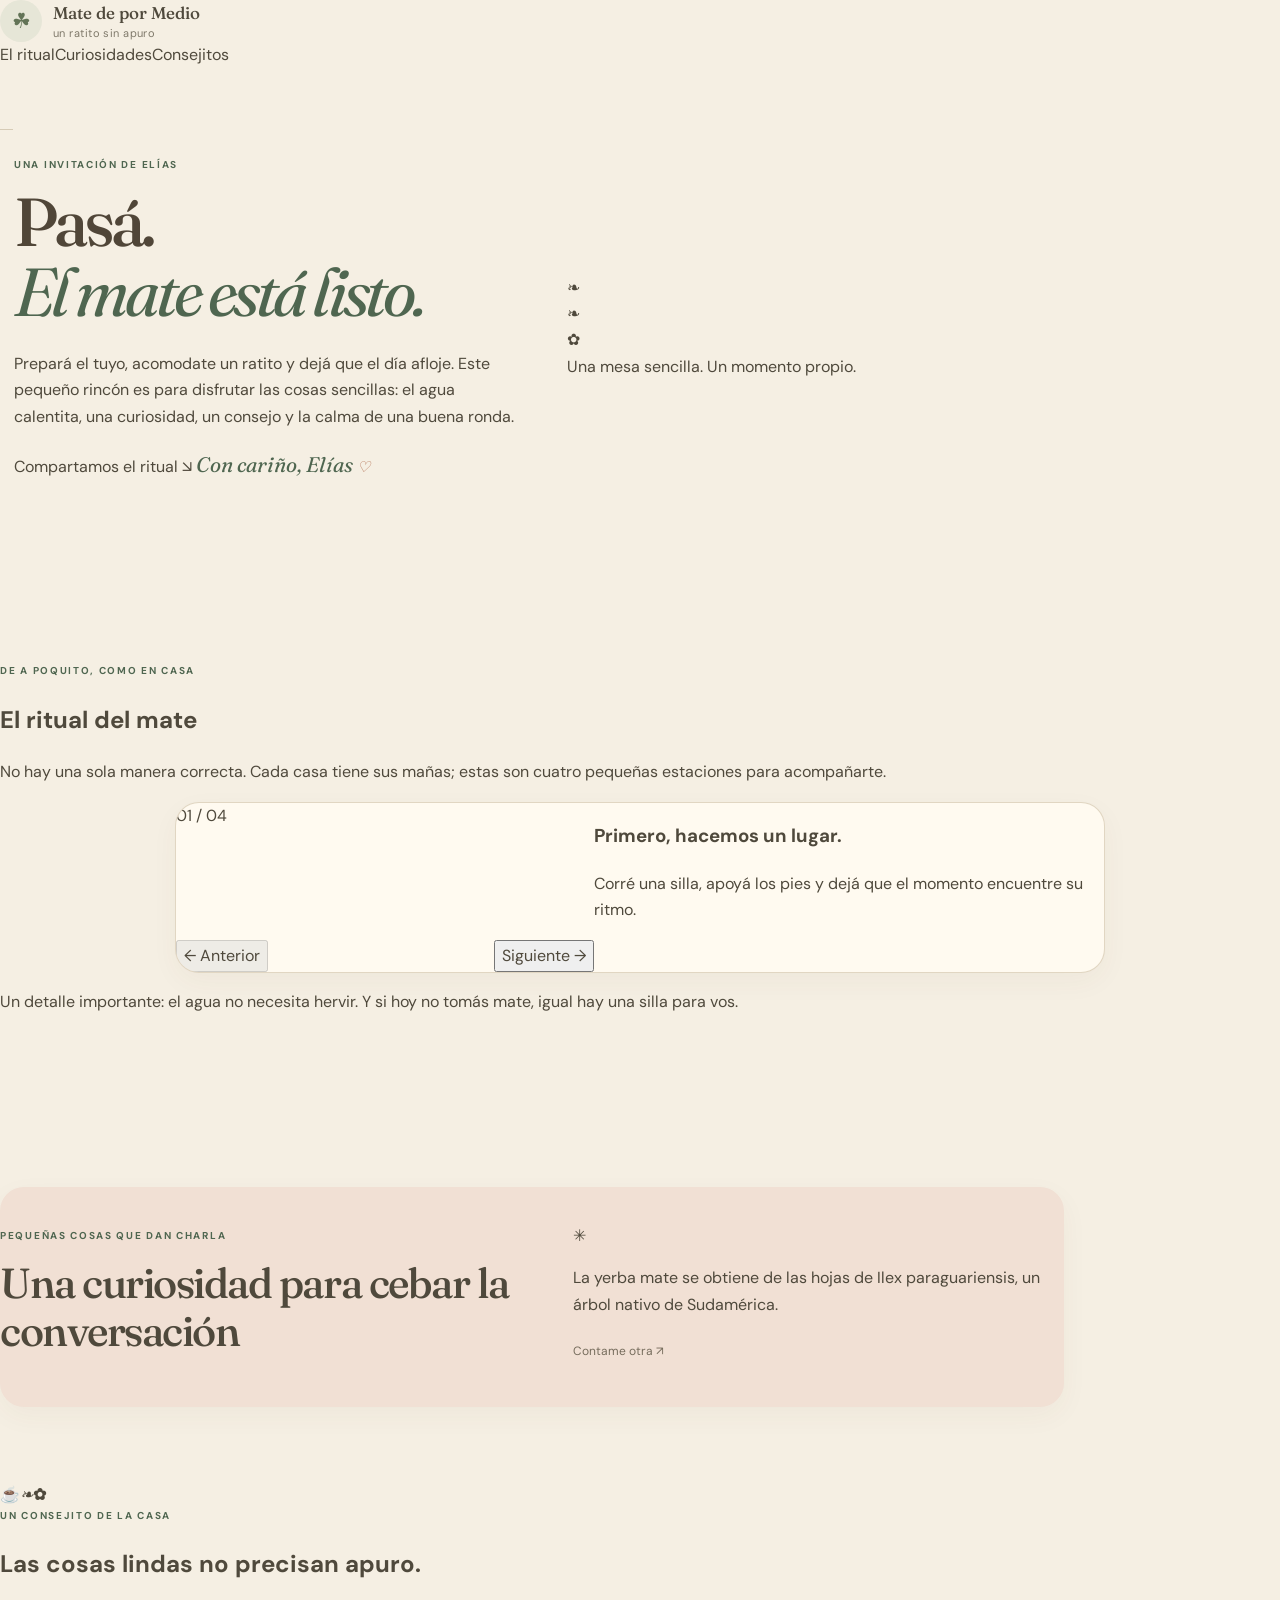
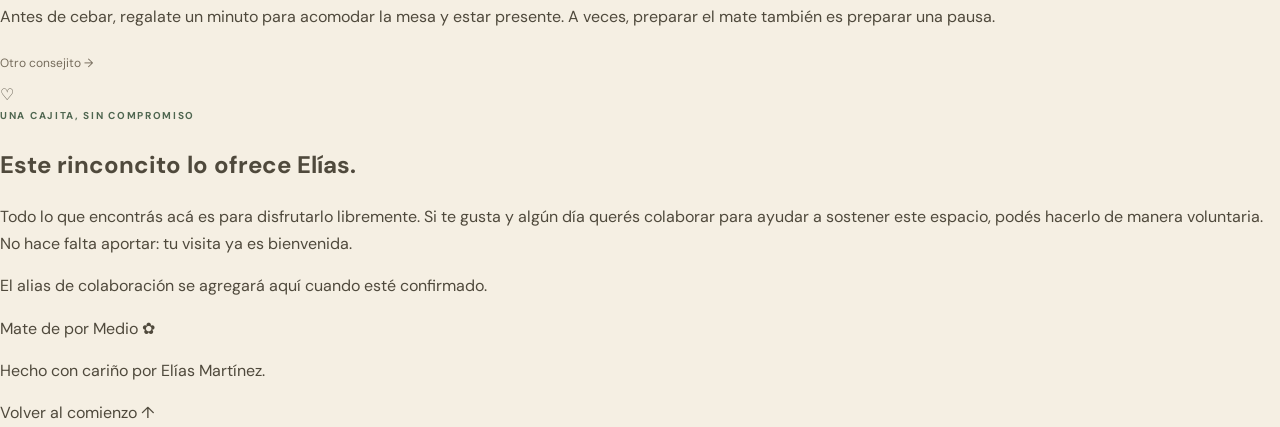
==== commit 834894f9: "Rediseñar Mate de por Medio como rincón breve del ritual" ====
--- a/index.html
+++ b/index.html
@@ -3,142 +3,90 @@
 <head>
   <meta charset="utf-8">
   <meta name="viewport" content="width=device-width, initial-scale=1">
-  <meta name="theme-color" content="#f2eadb">
-  <meta name="description" content="Un rinconcito ilustrado para disfrutar el ritual del mate, descubrir historias y pasear sin apuro.">
-  <title>Mate de por Medio — Un rinconcito para estar</title>
+  <meta name="theme-color" content="#eee6d5">
+  <meta name="description" content="Mate de por Medio, un rinconcito amable de Elías para disfrutar el ritual del mate, descubrir curiosidades y compartir pequeños consejos.">
+  <title>Mate de por Medio — Un ratito sin apuro</title>
   <link rel="stylesheet" href="styles.css">
   <script src="content.js" defer></script>
   <script src="app.js" defer></script>
 </head>
 <body>
-  <a class="skip-link" href="#contenido">Saltar al contenido</a>
-  <header class="topbar">
-    <a class="brand" href="#inicio" aria-label="Mate de por Medio, inicio"><span class="brand-mark" aria-hidden="true">☕</span><span><strong>Mate de por Medio</strong><small>un rinconcito para estar</small></span></a>
-    <nav aria-label="Navegación principal"><a href="#ritual">El ritual</a><a href="#cuaderno">El cuaderno</a><a href="#pueblo">El pueblo</a><a href="#mi-rincon">Mi rincón</a></nav>
-    <button class="quiet-button" id="sound-toggle" type="button" aria-pressed="false" title="Pausar o reanudar los movimientos suaves">❧ <span>Movimiento: suave</span></button>
+  <header class="site-header" id="inicio">
+    <a class="brand" href="#inicio" aria-label="Mate de por Medio, inicio">
+      <span class="brand-mark" aria-hidden="true">☘</span>
+      <span><strong>Mate de por Medio</strong><small>un ratito sin apuro</small></span>
+    </a>
+    <nav aria-label="Secciones"><a href="#ritual">El ritual</a><a href="#curiosidades">Curiosidades</a><a href="#consejito">Consejitos</a></nav>
   </header>
-  <main id="contenido">
-    <section class="welcome section-wrap" id="inicio" aria-labelledby="welcome-title">
+
+  <main>
+    <section class="welcome page-width" aria-labelledby="welcome-title">
       <div class="welcome-copy">
-        <p class="eyebrow"><span class="tiny-leaf">✿</span> La ronda está por empezar</p>
-        <h1 id="welcome-title">Pasá, el mate<br><em>está listo.</em></h1>
-        <p class="intro">Acá nadie tiene apuro. Acomodate un ratito, descubrí algo lindo y dejá que el día siga su curso.</p>
-        <div class="welcome-actions"><a class="primary-button" href="#ritual">Sentarme a la mesa <span aria-hidden="true">↘</span></a><button class="text-button" id="surprise-top" type="button">O sorprendeme <span aria-hidden="true">✧</span></button></div>
-        <p class="welcome-note"><span aria-hidden="true">♡</span> Un espacio abierto para todas las edades.</p>
+        <p class="eyebrow">Una invitación de Elías</p>
+        <h1 id="welcome-title">Pasá.<br><em>El mate está listo.</em></h1>
+        <p>Prepará el tuyo, acomodate un ratito y dejá que el día afloje. Este pequeño rincón es para disfrutar las cosas sencillas: el agua calentita, una curiosidad, un consejo y la calma de una buena ronda.</p>
+        <a class="button button-dark" href="#ritual">Compartamos el ritual <span aria-hidden="true">↘</span></a>
+        <p class="signature">Con cariño, Elías <span aria-hidden="true">♡</span></p>
       </div>
-      <div class="hero-art" role="img" aria-label="Ilustración de una casita rural con jardín, árboles, una ventana abierta y una mesa con mate">
-        <div class="sun-wash"></div>
-        <svg class="landscape" viewBox="0 0 720 510" xmlns="http://www.w3.org/2000/svg" aria-hidden="true">
-          <defs><linearGradient id="sky" x1="0" y1="0" x2="0" y2="1"><stop stop-color="#e5e8d8"/><stop offset="1" stop-color="#f4e8d2"/></linearGradient><linearGradient id="hill" x1="0" y1="0" x2="1" y2="1"><stop stop-color="#aeb99a"/><stop offset="1" stop-color="#d0c9a8"/></linearGradient></defs>
-          <rect width="720" height="510" rx="24" fill="url(#sky)"/><circle cx="570" cy="78" r="35" fill="#f6d7a1" opacity=".8"/>
-          <path d="M0 255 Q100 190 210 250 T430 240 T720 225 V510 H0Z" fill="#c7c9a6"/><path d="M0 300 Q120 230 250 292 T500 280 T720 270 V510 H0Z" fill="url(#hill)"/><path d="M0 378 Q130 310 280 365 T540 350 T720 365 V510 H0Z" fill="#9cab86"/>
-          <g opacity=".7" fill="#718467"><path d="M0 230 l15 -45 14 45z"/><path d="M28 242 l18 -58 18 58z"/><path d="M65 235 l13 -40 13 40z"/><path d="M630 244 l18 -60 18 60z"/><path d="M665 238 l15 -45 15 45z"/></g>
-          <g class="tree-sway" transform="translate(80 185)"><path d="M-5 80 L4 0 L18 80Z" fill="#8b6b4d"/><circle cx="5" cy="-10" r="42" fill="#91a17d"/><circle cx="-19" cy="4" r="27" fill="#a7b58e"/><circle cx="27" cy="9" r="26" fill="#7f9875"/><circle cx="-8" cy="-24" r="3" fill="#d3cba3"/><circle cx="17" cy="-3" r="3" fill="#d3cba3"/></g>
-          <g transform="translate(490 132)"><path d="M-5 110 L5 15 L20 110Z" fill="#997552"/><circle cx="5" cy="0" r="43" fill="#9aa983"/><circle cx="-19" cy="17" r="26" fill="#b7c09a"/><circle cx="27" cy="17" r="29" fill="#829776"/></g>
-          <path d="M145 325 L155 200 L280 118 L407 202 L414 335Z" fill="#d9c6a4" stroke="#8f775c" stroke-width="3" stroke-linejoin="round"/><path d="M132 205 L280 103 L430 205 L412 217 L280 129 L150 220Z" fill="#9d7657" stroke="#795a43" stroke-width="3" stroke-linejoin="round"/>
-          <path d="M185 188 L185 147 L220 122 L220 165Z" fill="#8e6b50" stroke="#795a43" stroke-width="2"/><path d="M195 147 L195 123 L212 111 L212 135Z" fill="#b4a185"/>
-          <rect x="179" y="238" width="56" height="68" rx="2" fill="#e8d8b9" stroke="#997d5d" stroke-width="3"/><rect x="187" y="246" width="40" height="52" fill="#9bb4b0"/><path d="M207 246 V298 M187 271 H227" stroke="#f5e6c8" stroke-width="4"/>
-          <path d="M325 235 Q325 220 340 220 H375 Q390 220 390 235 V335 H325Z" fill="#8b6048" stroke="#78533f" stroke-width="3"/><path d="M335 235 Q335 230 342 230 H373 Q380 230 380 235 V335 H335Z" fill="#b68a65"/><circle cx="370" cy="285" r="3" fill="#f1d9a7"/>
-          <path d="M265 337 L265 260 Q280 239 295 260 L295 337Z" fill="#7c9c98" stroke="#7b715b" stroke-width="3"/><path d="M280 260 V337" stroke="#d9e4d4" stroke-width="3"/><path d="M260 261 Q280 244 300 261" fill="none" stroke="#7b715b" stroke-width="4"/>
-          <g fill="#f1d5b1"><circle cx="148" cy="360" r="5"/><circle cx="162" cy="376" r="4"/><circle cx="439" cy="358" r="5"/><circle cx="453" cy="374" r="4"/><circle cx="525" cy="344" r="4"/></g><g fill="#f6e5d0"><circle cx="152" cy="359" r="2"/><circle cx="440" cy="357" r="2"/><circle cx="526" cy="343" r="2"/></g>
-          <path d="M0 414 Q130 390 240 414 T480 414 T720 400 V510 H0Z" fill="#d4c39f"/><path d="M0 438 Q180 415 360 442 T720 429" fill="none" stroke="#b6a581" stroke-width="2" stroke-dasharray="4 9"/>
-          <g transform="translate(405 365)"><path d="M0 80 L8 20 L18 80 M40 80 L47 20 L57 80" stroke="#8c654a" stroke-width="7" fill="none"/><path d="M-12 25 H70 L61 38 H-3Z" fill="#b98560" stroke="#8c654a" stroke-width="2"/><path d="M-10 17 H68 L72 27 H-14Z" fill="#d6a77c" stroke="#8c654a" stroke-width="2"/><ellipse cx="27" cy="17" rx="26" ry="6" fill="#e2bd8c"/><path d="M12 8 Q6 -3 16 -8 Q24 -15 17 -23" stroke="#fff8e7" stroke-width="4" fill="none" stroke-linecap="round" class="steam"/><path d="M28 8 Q22 -4 32 -12 Q39 -20 33 -27" stroke="#fff8e7" stroke-width="3" fill="none" stroke-linecap="round" class="steam steam-delay"/><path d="M12 3 Q7 -5 16 -8 L38 -8 Q48 -5 43 3 L40 13 Q28 21 16 13Z" fill="#7f9a70" stroke="#5b7654" stroke-width="2"/><ellipse cx="27" cy="3" rx="16" ry="5" fill="#d5c79c"/><path d="M39 0 L48 -11" stroke="#c2c7c1" stroke-width="4" stroke-linecap="round"/><circle cx="27" cy="3" r="3" fill="#8f9b67"/></g>
-          <g transform="translate(550 366)"><path d="M0 72 Q-7 43 4 20 Q18 37 15 72Z" fill="#80956f"/><path d="M15 72 Q22 35 43 23 Q43 53 25 72Z" fill="#a0ad80"/><path d="M0 72 Q17 55 25 72Z" fill="#c4b48d"/><circle cx="10" cy="17" r="6" fill="#d8a7a0"/><circle cx="42" cy="22" r="5" fill="#e5c88c"/></g>
-          <g transform="translate(95 412)"><path d="M0 28 Q20 6 41 28 Q20 47 0 28Z" fill="#d9d0ba" stroke="#85745d" stroke-width="2"/><path d="M36 27 Q54 6 56 27 Q49 41 36 27Z" fill="#d9d0ba" stroke="#85745d" stroke-width="2"/><circle cx="13" cy="26" r="2" fill="#665a4b"/><circle cx="25" cy="26" r="2" fill="#665a4b"/><path d="M1 24 Q-12 17 -10 8" fill="none" stroke="#85745d" stroke-width="3" stroke-linecap="round"/></g>
-          <g fill="#fff5df" opacity=".8"><circle cx="115" cy="285" r="2"/><circle cx="466" cy="294" r="2"/><circle cx="590" cy="300" r="2"/><circle cx="535" cy="190" r="2"/></g>
-        </svg>
-        <div class="art-caption"><span class="caption-dot"></span> Un ratito en el campo, aunque estés lejos.</div>
+      <div class="table-scene" role="img" aria-label="Ilustración artesanal de una mesa de madera, un mate humeante, una pava y ramitas">
+        <div class="sun"></div><div class="branch branch-one">❧</div><div class="branch branch-two">❧</div>
+        <div class="shelf"></div><div class="kettle"><span></span></div>
+        <div class="mate"><i></i><b></b></div><div class="steam"><i></i><i></i><i></i></div>
+        <div class="little-flower">✿</div><div class="scene-caption">Una mesa sencilla. Un momento propio.</div>
       </div>
     </section>
-    <section class="ritual section-wrap" id="ritual" aria-labelledby="ritual-title">
-      <div class="section-heading"><p class="eyebrow">El corazón de este lugar</p><h2 id="ritual-title">Vamos preparando el mate.</h2><p>Sin apuro. Tocá cada momento del ritual y acompañá la ronda.</p></div>
-      <div class="ritual-card">
-        <div class="ritual-visual" aria-hidden="true"><div class="ritual-sun"></div><div class="ritual-table"></div><div class="ritual-kettle" id="ritual-kettle"><span></span></div><div class="ritual-mate"><i></i><b></b></div><div class="ritual-steam" id="ritual-steam"><i></i><i></i><i></i></div><div class="ritual-leaf leaf-one">❧</div><div class="ritual-leaf leaf-two">❧</div></div>
-        <div class="ritual-content"><span class="step-count" id="step-count">MOMENTO 1 DE 4</span><h3 id="ritual-step-title">Primero, calentamos el agua.</h3><p id="ritual-step-text">La pava empieza a cantar bajito. Mientras tanto, buscamos el mate, la yerba y un lugar cómodo para sentarnos.</p><div class="step-dots" aria-label="Progreso del ritual"><span class="active"></span><span></span><span></span><span></span></div><div class="ritual-controls"><button class="secondary-button" id="ritual-back" type="button" disabled>Volver</button><button class="primary-button" id="ritual-next" type="button">Siguiente momento <span aria-hidden="true">→</span></button></div><p class="gentle-note">Un pequeño paseo imaginario por el ritual del mate.</p></div>
+
+    <section class="ritual section page-width" id="ritual" aria-labelledby="ritual-title">
+      <div class="section-intro">
+        <p class="eyebrow">De a poquito, como en casa</p>
+        <h2 id="ritual-title">El ritual del mate</h2>
+        <p>No hay una sola manera correcta. Cada casa tiene sus mañas; estas son cuatro pequeñas estaciones para acompañarte.</p>
+      </div>
+      <article class="ritual-card">
+        <div class="ritual-number" id="step-count">01 <span>/ 04</span></div>
+        <div class="ritual-copy"><h3 id="ritual-step-title">Primero, hacemos un lugar.</h3><p id="ritual-step-text">Corré una silla, apoyá los pies y dejá que el momento encuentre su ritmo.</p></div>
+        <div class="ritual-controls"><button class="button button-light" id="ritual-back" type="button" disabled>← Anterior</button><button class="button button-dark" id="ritual-next" type="button">Siguiente →</button></div>
+      </article>
+      <p class="soft-note">Un detalle importante: el agua no necesita hervir. Y si hoy no tomás mate, igual hay una silla para vos.</p>
+    </section>
+
+    <section class="discovery section page-width" id="curiosidades" aria-labelledby="curiosities-title">
+      <div class="section-intro">
+        <p class="eyebrow">Pequeñas cosas que dan charla</p>
+        <h2 id="curiosities-title">Una curiosidad para cebar la conversación</h2>
+      </div>
+      <article class="note-card curiosity-card">
+        <span class="note-symbol" aria-hidden="true">✳</span>
+        <p id="fact-text">La yerba mate se obtiene de las hojas de Ilex paraguariensis, un árbol nativo de Sudamérica.</p>
+        <button class="text-button" id="next-fact" type="button">Contame otra <span aria-hidden="true">↗</span></button>
+      </article>
+    </section>
+
+    <section class="tip-section section page-width" id="consejito" aria-labelledby="tip-title">
+      <div class="tip-art" aria-hidden="true"><span>☕</span><i>❧</i><b>✿</b></div>
+      <article class="tip-copy">
+        <p class="eyebrow">Un consejito de la casa</p>
+        <h2 id="tip-title">Las cosas lindas no precisan apuro.</h2>
+        <p id="tip-text">Antes de cebar, regalate un minuto para acomodar la mesa y estar presente. A veces, preparar el mate también es preparar una pausa.</p>
+        <button class="text-button" id="next-tip" type="button">Otro consejito <span aria-hidden="true">→</span></button>
+      </article>
+    </section>
+
+    <section class="support page-width" aria-labelledby="support-title">
+      <div class="support-flower" aria-hidden="true">♡</div>
+      <div class="support-copy">
+        <p class="eyebrow">Una cajita, sin compromiso</p>
+        <h2 id="support-title">Este rinconcito lo ofrece Elías.</h2>
+        <p>Todo lo que encontrás acá es para disfrutarlo libremente. Si te gusta y algún día querés colaborar para ayudar a sostener este espacio, podés hacerlo de manera voluntaria. No hace falta aportar: tu visita ya es bienvenida.</p>
+        <p class="alias-note" id="alias-note">El alias de colaboración se agregará aquí cuando esté confirmado.</p>
       </div>
     </section>
-    <section class="object-section section-wrap" aria-labelledby="objects-title">
-      <div class="section-heading compact"><p class="eyebrow">La mesa tiene sus secretos</p><h2 id="objects-title">¿Qué te gustaría descubrir?</h2><p>Los objetos de la ronda son pequeñas puertas. Elegí uno.</p></div>
-      <div class="object-grid">
-        <button class="object-card" type="button" data-open="mate"><span class="object-illustration mate-illustration" aria-hidden="true"><span class="mini-bombilla"></span></span><strong>El mate</strong><small>Costumbres y curiosidades</small><span class="object-arrow">↗</span></button>
-        <button class="object-card" type="button" data-open="cuaderno"><span class="object-illustration notebook-illustration" aria-hidden="true"><span>✎</span></span><strong>El cuaderno</strong><small>Cuentos e ideas compartidas</small><span class="object-arrow">↗</span></button>
-        <button class="object-card" type="button" data-open="ventana"><span class="object-illustration window-illustration" aria-hidden="true"><span>☼</span></span><strong>La ventana</strong><small>Postales del Chañar</small><span class="object-arrow">↗</span></button>
-        <button class="object-card" type="button" data-open="ronda"><span class="object-illustration ronda-illustration" aria-hidden="true"><span>♡</span></span><strong>La ronda</strong><small>Los vecinos y sus historias</small><span class="object-arrow">↗</span></button>
-      </div>
-    </section>
-    <section class="notebook-section section-wrap" id="cuaderno" aria-labelledby="notebook-title">
-      <div class="notebook-art" aria-hidden="true"><div class="paper-sheet"><span class="paper-flower">✿</span><span class="paper-line"></span><span class="paper-line short"></span><span class="paper-line"></span><span class="paper-doodle">☕</span><span class="paper-line short"></span></div><div class="pencil"></div><span class="pressed-flower">✿</span></div>
-      <div class="notebook-copy"><p class="eyebrow">Algo lindo para llevarse</p><h2 id="notebook-title">Una historia por mate.</h2><p class="story-tag">CUENTITO DE LA RONDA · FICCIÓN</p><h3>El mate que esperaba</h3><p>Don Jacinto siempre dejaba un mate preparado junto a la ventana. Decía que nunca se sabía cuándo podía llegar alguien con ganas de conversar.</p><p>Una tarde apareció una vecina preocupada por su pequeño negocio. No hubo grandes discursos: compartieron unos mates, anotaron tres ideas en un papel y se rieron de una equivocación de cuentas.</p><p>Al despedirse, ella se llevó las ideas. Don Jacinto se quedó con algo mejor: la certeza de que una charla sencilla también puede abrir caminos.</p><button class="text-button" id="another-story" type="button">Leer otra pequeña historia <span aria-hidden="true">→</span></button></div>
-    </section>
-    <section class="workshop-section section-wrap" id="taller-creativo" aria-labelledby="workshop-title">
-      <div class="section-heading compact"><p class="eyebrow">El taller de la casa</p><h2 id="workshop-title">Ideas, dibujos y cosas hechas con cariño.</h2><p>Un pequeño rincón para mirar con atención y llevarse una idea al mundo real.</p></div>
-      <div class="workshop-layout">
-        <div class="sketch-gallery" aria-label="Pequeña galería de dibujos originales">
-          <article class="sketch-card sketch-mate"><div class="sketch-art" aria-hidden="true"><svg viewBox="0 0 180 150" role="img"><path d="M15 123 Q88 112 164 124" fill="none" stroke="#b7a17e" stroke-width="2" stroke-linecap="round"/><path d="M54 68 Q48 50 62 45 L111 45 Q125 51 119 68 L111 111 Q85 128 61 111Z" fill="#8da17b" stroke="#5d7658" stroke-width="3"/><ellipse cx="86" cy="48" rx="29" ry="9" fill="#d7c89f" stroke="#5d7658" stroke-width="3"/><path d="M92 44 L117 12" stroke="#b7c1b9" stroke-width="5" stroke-linecap="round"/><path d="M69 38 Q58 22 69 10 M86 36 Q78 18 91 4 M103 37 Q100 24 111 19" fill="none" stroke="#fff8e9" stroke-width="3" stroke-linecap="round" class="steam"/><path d="M28 120 Q24 99 39 91 Q50 110 35 120 M142 122 Q137 104 151 95 Q162 112 150 123" fill="#a4b392" stroke="#6d8562" stroke-width="2"/></svg></div><span class="sketch-caption">01 · La mesa de cada día</span></article>
-          <article class="sketch-card sketch-valley"><div class="sketch-art" aria-hidden="true"><svg viewBox="0 0 180 150" role="img"><circle cx="136" cy="25" r="13" fill="#e6c99a"/><path d="M0 78 Q35 38 68 72 T130 62 T180 69 V150 H0Z" fill="#c4cba9"/><path d="M0 103 Q48 70 91 104 T180 90 V150 H0Z" fill="#94a887"/><path d="M30 103 L32 66 L67 41 L102 66 L101 105Z" fill="#e8d5b6" stroke="#90785b" stroke-width="2"/><path d="M23 67 L67 33 L109 67 L102 72 L67 47 L30 74Z" fill="#a77c5a"/><rect x="45" y="76" width="14" height="20" fill="#8faeaa" stroke="#90785b" stroke-width="2"/><path d="M110 150 Q120 120 104 105 Q131 90 145 114 Q155 132 180 125" fill="none" stroke="#d9e3d0" stroke-width="9" stroke-linecap="round"/><path d="M110 150 Q120 120 104 105 Q131 90 145 114 Q155 132 180 125" fill="none" stroke="#a3bcb3" stroke-width="2" stroke-linecap="round"/></svg></div><span class="sketch-caption">02 · Una casita imaginada</span></article>
-          <article class="sketch-card sketch-flower"><div class="sketch-art" aria-hidden="true"><svg viewBox="0 0 180 150" role="img"><path d="M86 132 Q83 98 91 66" fill="none" stroke="#708965" stroke-width="4" stroke-linecap="round"/><path d="M89 108 Q53 107 47 83 Q77 82 89 108Z" fill="#9cad8b" stroke="#708965" stroke-width="2"/><path d="M88 91 Q117 83 128 62 Q99 63 88 91Z" fill="#bac5a5" stroke="#708965" stroke-width="2"/><g fill="#d9a49a" stroke="#b47d72" stroke-width="1.5"><ellipse cx="91" cy="45" rx="11" ry="22"/><ellipse cx="91" cy="45" rx="11" ry="22" transform="rotate(60 91 45)"/><ellipse cx="91" cy="45" rx="11" ry="22" transform="rotate(120 91 45)"/></g><circle cx="91" cy="45" r="8" fill="#e8cd91" stroke="#b58d5e" stroke-width="2"/><path d="M29 133 Q91 124 150 135" fill="none" stroke="#c8b99b" stroke-width="2" stroke-linecap="round"/><circle cx="139" cy="42" r="2" fill="#d5c89d"/><circle cx="145" cy="53" r="2" fill="#d5c89d"/><circle cx="38" cy="51" r="2" fill="#d5c89d"/></svg></div><span class="sketch-caption">03 · Una flor del patio</span></article>
-        </div>
-        <aside class="idea-card" aria-labelledby="idea-title"><span class="personal-number">EL CONSEJO DE TOTO</span><h3 id="idea-title">Una idea a la vez.</h3><p id="idea-text">Antes de gastar, conversá con una persona que podría necesitar lo que querés ofrecer. Escuchar también es parte de emprender.</p><div class="idea-footer"><span aria-hidden="true">✎</span><button class="text-button" id="next-idea" type="button">Otra idea para emprender <span aria-hidden="true">→</span></button></div></aside>
-      </div>
-    </section>
-    <section class="discovery section-wrap" aria-labelledby="discovery-title"><div class="discovery-copy"><p class="eyebrow">Una sorpresa chiquita</p><h2 id="discovery-title">¿Sabías que…?</h2><p id="fact-text">La yerba mate se obtiene de las hojas de Ilex paraguariensis, una especie de árbol nativa de Sudamérica.</p><button class="secondary-button" id="next-fact" type="button"><span aria-hidden="true">✧</span> Otra curiosidad</button></div><div class="discovery-stamp" aria-hidden="true"><span>PARA<br>CURIOSEAR</span><b>✿</b></div></section>
-    <section class="round-prompts section-wrap" aria-labelledby="prompts-title">
-      <div class="section-heading compact"><p class="eyebrow">Cuando la charla encuentra su camino</p><h2 id="prompts-title">Una pregunta para la ronda.</h2><p>No hace falta responder en voz alta. Podés pensarla, compartirla o dejarla pasar.</p></div>
-      <div class="prompt-grid">
-        <article class="prompt-card question-card">
-          <span class="prompt-number">UNA PREGUNTA, NADA MÁS</span>
-          <span class="prompt-ornament" aria-hidden="true">❧</span>
-          <p id="round-question" class="prompt-main">¿Qué olor te hace sentir que llegaste a casa?</p>
-          <button class="text-button" id="next-question" type="button">Otra pregunta <span aria-hidden="true">→</span></button>
-        </article>
-        <article class="prompt-card practice-card">
-          <span class="prompt-number">UN GESTO PEQUEÑO</span>
-          <span class="prompt-ornament" aria-hidden="true">✿</span>
-          <h3 id="practice-title">Mirar la luz</h3>
-          <p id="practice-text">Elegí una ventana y observá cómo cae la luz durante un minuto. No hace falta fotografiarla ni explicarla.</p>
-          <button class="text-button" id="next-practice" type="button">Probar otra idea <span aria-hidden="true">→</span></button>
-        </article>
-      </div>
-      <p class="prompt-footnote">Este rincón no guarda respuestas ni recoge información. La ronda sigue siendo tuya.</p>
-    </section>
-    <section class="local-postcards section-wrap" aria-labelledby="postcards-title">
-      <div class="section-heading compact"><p class="eyebrow">Una ventana al lugar real</p><h2 id="postcards-title">Postales del Chañar.</h2><p>Pequeños datos con su fuente a la vista. La memoria de un lugar es más grande que una sola página.</p></div>
-      <div class="postcards-grid" id="postcards-grid"></div>
-      <noscript><p class="postcards-note">Para consultar estas postales documentadas, necesitás activar JavaScript en el navegador.</p></noscript>
-      <p class="postcards-note">Ficción y documentación están separadas a propósito. Si conocés otra fuente, una foto o un recuerdo familiar, puede abrir una nueva investigación; no se publica nada sin revisar su contexto y procedencia.</p>
-    </section>
-    <section class="village section-wrap" id="pueblo" aria-labelledby="village-title"><div class="section-heading"><p class="eyebrow">Cuando tengas ganas de pasear</p><h2 id="village-title">El pueblo queda por acá.</h2><p>Una callecita, algunas casas y vecinos que siempre tienen algo para contar. Elegí dónde hacer una visita.</p></div>
-      <div class="village-map"><svg class="map-path" viewBox="0 0 900 270" preserveAspectRatio="none" aria-hidden="true"><path d="M-20 225 C120 200 135 70 280 120 S430 240 545 145 S720 50 920 110" fill="none" stroke="#c6b58e" stroke-width="42" stroke-linecap="round"/><path d="M-20 225 C120 200 135 70 280 120 S430 240 545 145 S720 50 920 110" fill="none" stroke="#e9d9b9" stroke-width="31" stroke-linecap="round" stroke-dasharray="2 9"/></svg>
-        <button class="village-place place-garden" type="button" data-open="jacinta"><span class="place-art garden-house" aria-hidden="true">✿</span><strong>El patio de Jacinta</strong><small>Plantas y secretos verdes</small></button>
-        <button class="village-place place-workshop" type="button" data-open="toto"><span class="place-art workshop-house" aria-hidden="true">⌁</span><strong>El taller de Toto</strong><small>Ideas hechas a mano</small></button>
-        <button class="village-place place-square" type="button" data-open="plaza"><span class="place-art square-house" aria-hidden="true">♡</span><strong>La placita</strong><small>Una ronda de historias</small></button>
-        <button class="village-place place-library" type="button" data-open="lola"><span class="place-art library-house" aria-hidden="true">✎</span><strong>El rincón de Lola</strong><small>Dibujos y cosas curiosas</small></button>
-      </div>
-      <p class="map-note"><span aria-hidden="true">❧</span> Este es un pueblo de ficción, inspirado en la calidez de la vida cotidiana. Las postales del Chañar son nuestro guiño a la tierra real.</p>
-    </section>
-    <section class="small-game section-wrap" aria-labelledby="game-title"><div class="game-card"><div class="game-copy"><p class="eyebrow">Un juego sin apuro</p><h2 id="game-title">Armemos la ronda.</h2><p>Si hoy pudieras invitar una cosa a la mesa, ¿qué elegirías?</p></div><div class="game-options" role="group" aria-label="Elegí algo para la ronda"><button type="button" class="game-choice" data-choice="cuento"><span aria-hidden="true">📖</span><strong>Un cuento</strong></button><button type="button" class="game-choice" data-choice="tortas"><span aria-hidden="true">🥮</span><strong>Algo rico</strong></button><button type="button" class="game-choice" data-choice="amigo"><span aria-hidden="true">🪑</span><strong>Una visita</strong></button></div><p class="game-response" id="game-response" aria-live="polite">No hay respuestas equivocadas. La ronda se arma entre todos.</p></div></section>
-    <section class="personal-section section-wrap" id="mi-rincon" aria-labelledby="personal-title">
-      <div class="personal-heading"><p class="eyebrow">Un lugarcito para vos</p><h2 id="personal-title">¿Cómo llegaste a la ronda?</h2><p>No hace falta explicar nada. Elegí una sensación, o simplemente dejá una idea en el cuaderno.</p></div>
-      <div class="personal-grid">
-        <div class="mood-card"><span class="personal-number">01 · UNA PAUSA</span><h3>¿Qué te vendría bien?</h3>
-          <div class="mood-options" role="group" aria-label="Elegí qué te vendría bien">
-            <button class="mood-choice" type="button" data-mood="calma" aria-pressed="false"><span aria-hidden="true">☁</span><strong>Un poco de calma</strong></button>
-            <button class="mood-choice" type="button" data-mood="idea" aria-pressed="false"><span aria-hidden="true">✎</span><strong>Una idea nueva</strong></button>
-            <button class="mood-choice" type="button" data-mood="sonrisa" aria-pressed="false"><span aria-hidden="true">☼</span><strong>Una sonrisa</strong></button>
-            <button class="mood-choice" type="button" data-mood="curiosidad" aria-pressed="false"><span aria-hidden="true">✿</span><strong>Algo curioso</strong></button>
-          </div><p class="mood-response" id="mood-response" aria-live="polite">La ronda está abierta. Podés quedarte un momento sin elegir nada.</p>
-        </div>
-        <div class="private-note-card"><span class="personal-number">02 · TU CUADERNO</span><h3>Dejá una idea en papel.</h3><p>Una frase, algo que quieras recordar o una pequeña idea para mañana.</p>
-          <label class="visually-hidden" for="private-note">Tu nota personal</label><textarea id="private-note" rows="4" maxlength="600" placeholder="Hoy me gustaría recordar que…"></textarea>
-          <div class="note-actions"><button class="primary-button" id="save-note" type="button">Guardar en este dispositivo <span aria-hidden="true">♡</span></button><button class="text-button" id="clear-note" type="button">Borrar mi nota</button></div>
-          <p class="note-status" id="note-status" role="status" aria-live="polite">Privado: queda en este navegador. No se envía ni se sincroniza con otros dispositivos.</p>
-        </div>
-      </div>
-    </section>
-    <section class="host-section section-wrap" aria-labelledby="host-title"><div class="host-note"><span class="host-doodle" aria-hidden="true">☕</span><div><p class="eyebrow">Una nota de Elías</p><h2 id="host-title">Gracias por hacerte un lugar.</h2><p>Este pequeño mundo nació para recordar algo sencillo: a veces, compartir un mate imaginario, una historia o un rato de calma alcanza para mejorar el día.</p><p>Ojalá encuentres acá algo que te haga bien. La puerta queda abierta.</p><span class="signature">Elías <span aria-hidden="true">♡</span></span></div></div><button class="donation-button" id="donation-open" type="button"><span aria-hidden="true">♡</span><span><strong>La cajita solidaria</strong><small>Para quien quiera ayudar a mantener este rinconcito.</small></span><span class="donation-arrow" aria-hidden="true">↗</span></button></section>
   </main>
-  <footer class="footer"><a class="brand footer-brand" href="#inicio"><span class="brand-mark" aria-hidden="true">☕</span><span><strong>Mate de por Medio</strong><small>Hecho con cariño, sin apuro.</small></span></a><p>Un mundo pequeño para disfrutar a tu manera.</p><a href="#inicio" class="back-top">Volver a la mesa ↑</a></footer>
-  <dialog id="detail-dialog" class="detail-dialog" aria-labelledby="dialog-title"><form method="dialog"><button class="dialog-close" aria-label="Cerrar" type="submit">×</button></form><div class="dialog-flower" aria-hidden="true">✿</div><p class="eyebrow" id="dialog-kicker">Un rincón de la ronda</p><h2 id="dialog-title">Un pequeño descubrimiento</h2><div id="dialog-content" class="dialog-content"></div><button class="primary-button dialog-done" id="dialog-done" type="button">Volver a la ronda <span aria-hidden="true">♡</span></button></dialog>
-  <div class="toast" id="toast" role="status" aria-live="polite"></div>
+
+  <footer class="site-footer page-width">
+    <a class="footer-brand" href="#inicio">Mate de por Medio <span>✿</span></a>
+    <p>Hecho con cariño por Elías Martínez.</p>
+    <a href="#inicio">Volver al comienzo ↑</a>
+  </footer>
 </body>
 </html>
--- a/styles.css
+++ b/styles.css
@@ -61,3 +61,18 @@
 .prompt-footnote{margin:18px auto 0;max-width:700px;text-align:center;font-size:10px;line-height:1.8;color:#8b8271}
 @media(max-width:700px){.round-prompts{padding-top:0;padding-bottom:54px}.prompt-grid{grid-template-columns:1fr;gap:11px}.prompt-card{padding:24px 21px;border-radius:18px}.prompt-main{font-size:25px;min-height:0;margin-top:19px}.prompt-card>p:not(.prompt-main){min-height:0}.prompt-ornament{right:18px;top:15px}}
 @media(prefers-reduced-motion:reduce){.prompt-card{transition:none!important}}
+
+
+/* Postales documentadas: fuente visible y contexto editorial */
+.local-postcards{padding-top:10px;padding-bottom:70px}
+.postcards-grid{display:grid;grid-template-columns:repeat(3,minmax(0,1fr));gap:13px;max-width:1080px;margin:0 auto}
+.postcard{position:relative;min-width:0;display:flex;flex-direction:column;align-items:flex-start;padding:25px 23px 22px;border:1px solid #e3d8c5;border-radius:18px;background:#fffaf0;box-shadow:0 9px 28px rgba(92,77,54,.035)}
+.postcard:nth-child(2){background:#f0eadc}.postcard:nth-child(3){background:#e9ecdf;border-color:#d9dfcf}
+.postcard-mark{display:inline-flex;align-items:center;justify-content:center;width:30px;height:30px;border:1px solid #cfc3ab;border-radius:50%;font-size:9px;letter-spacing:.06em;color:#7f8069;margin-bottom:17px}
+.postcard h3{font:500 23px/1.2 var(--serif);color:#514b3d;margin:0 0 11px}
+.postcard p{font:13px/1.8 var(--serif);color:#6e6b5c;margin:0 0 17px;flex:1}
+.postcard a{font-size:10px;line-height:1.7;font-weight:700;color:#52684f;text-decoration-thickness:1px;text-underline-offset:3px}
+.postcard a:hover{text-decoration-thickness:2px}
+.postcard small{display:block;margin-top:11px;padding-top:10px;border-top:1px solid rgba(130,119,95,.2);font-size:9px;line-height:1.7;color:#8a806e}
+.postcards-note{max-width:850px;margin:18px auto 0;text-align:center;font-size:10px;line-height:1.9;color:#8b8271}
+@media(max-width:800px){.postcards-grid{grid-template-columns:1fr;max-width:620px}.postcard{padding:22px}.postcard-mark{margin-bottom:13px}.postcard p{flex:initial}.local-postcards{padding-bottom:54px}}
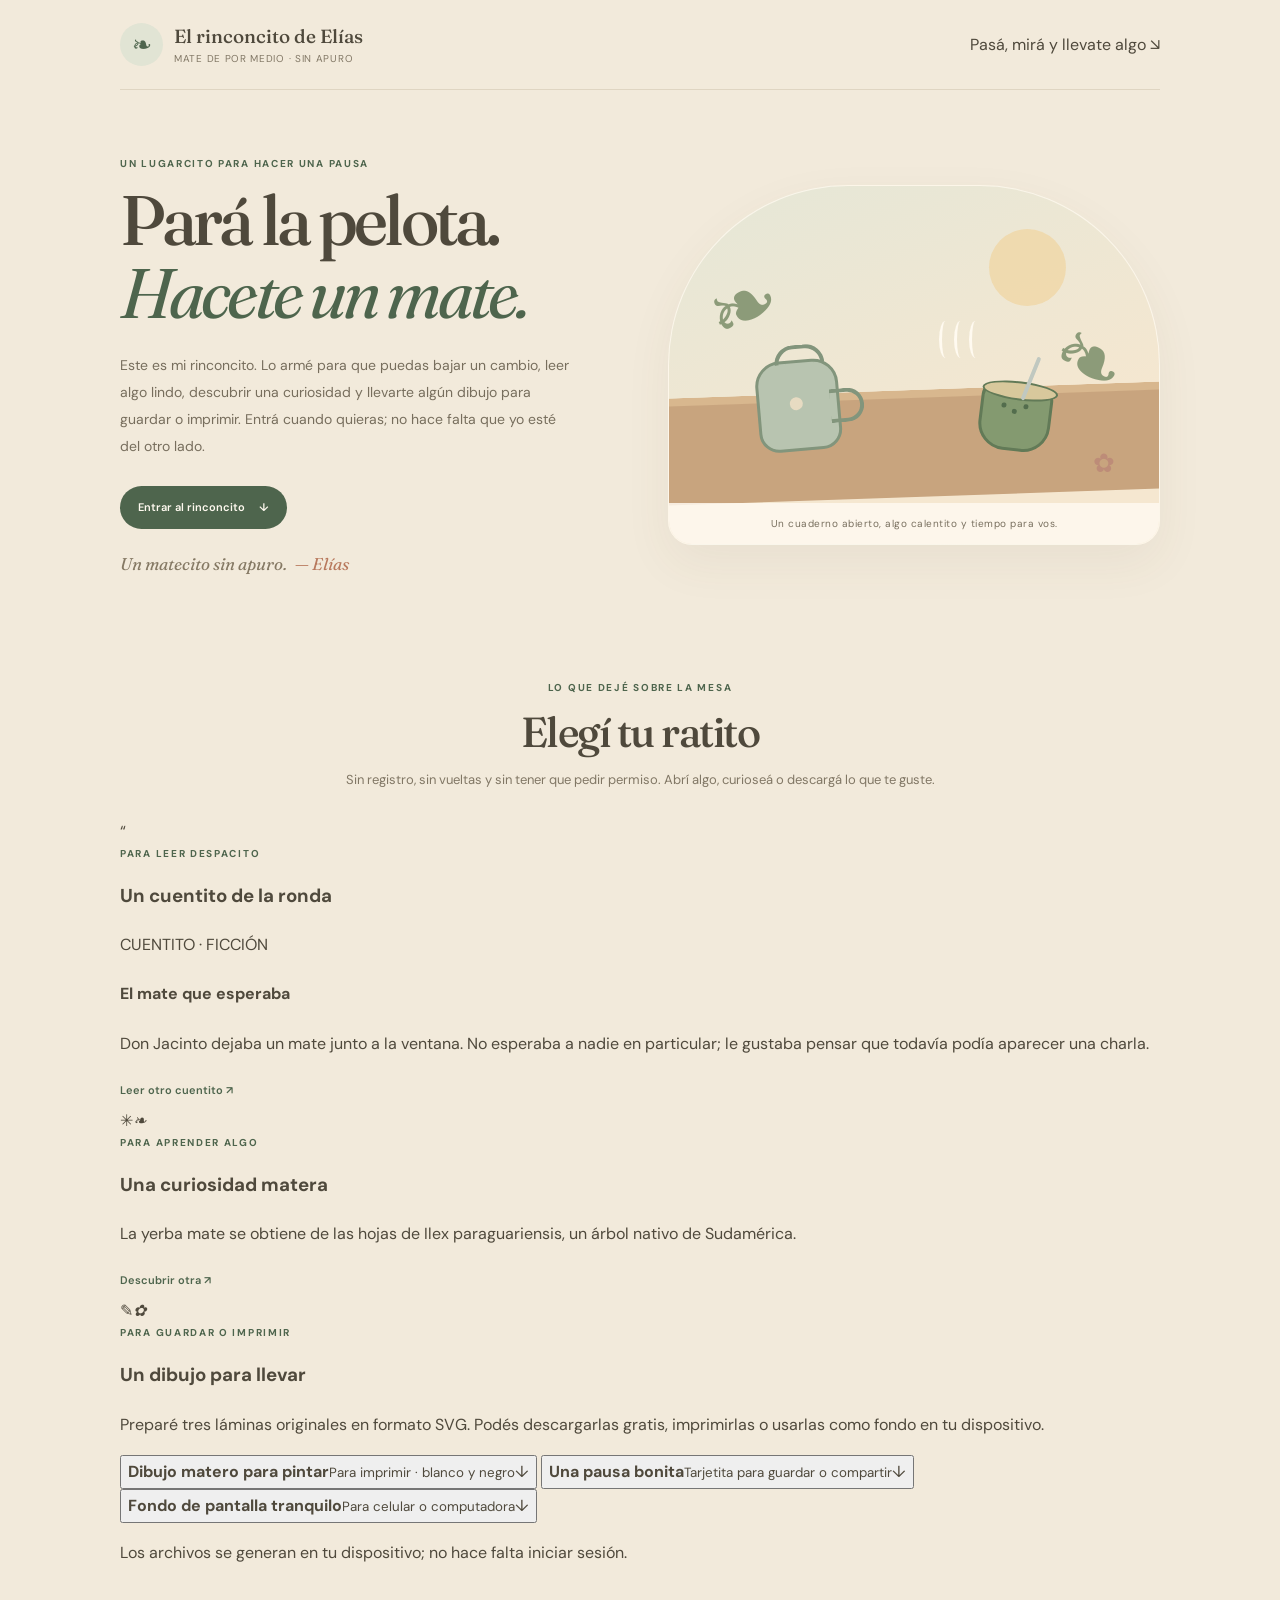
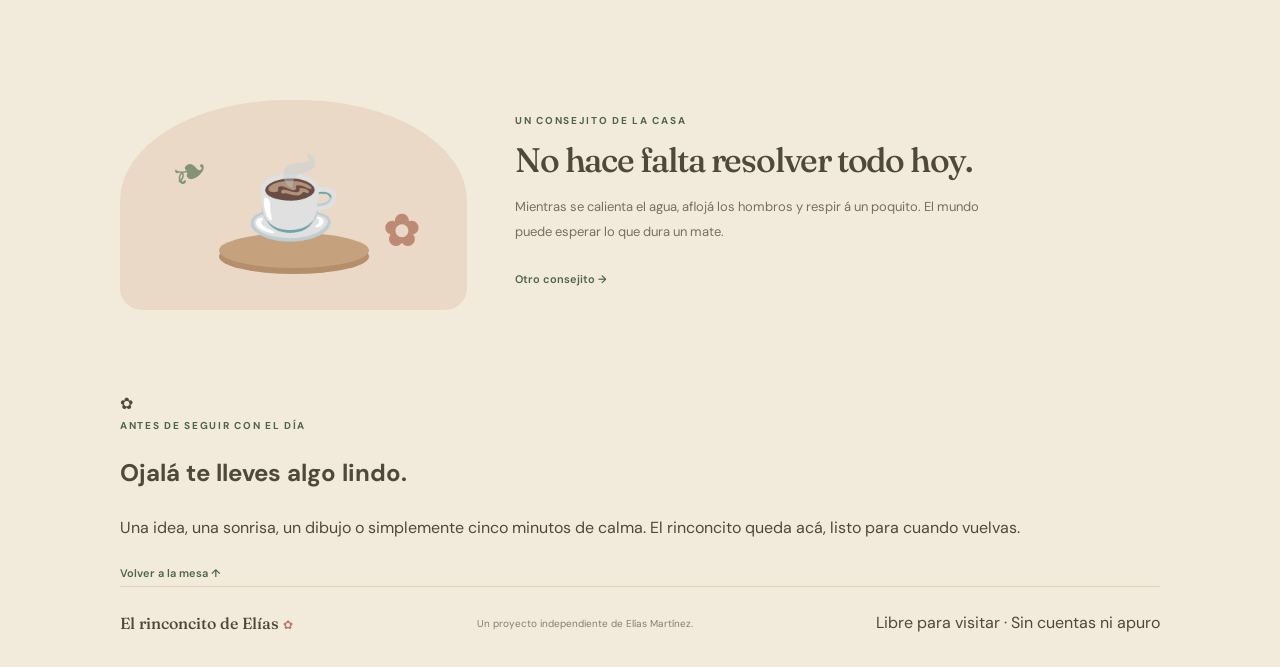
==== commit 6a259fe0: "Reformular el sitio como rinconcito autónomo de Elías" ====
--- a/index.html
+++ b/index.html
@@ -3,90 +3,100 @@
 <head>
   <meta charset="utf-8">
   <meta name="viewport" content="width=device-width, initial-scale=1">
-  <meta name="theme-color" content="#eee6d5">
-  <meta name="description" content="Mate de por Medio, un rinconcito amable de Elías para disfrutar el ritual del mate, descubrir curiosidades y compartir pequeños consejos.">
-  <title>Mate de por Medio — Un ratito sin apuro</title>
+  <meta name="theme-color" content="#eee9dd">
+  <meta name="description" content="El rinconcito de Elías: una pausa, un cuentito, curiosidades del mate y pequeños dibujos para llevarte.">
+  <title>El rinconcito de Elías — Mate de por Medio</title>
   <link rel="stylesheet" href="styles.css">
   <script src="content.js" defer></script>
   <script src="app.js" defer></script>
 </head>
 <body>
   <header class="site-header" id="inicio">
-    <a class="brand" href="#inicio" aria-label="Mate de por Medio, inicio">
-      <span class="brand-mark" aria-hidden="true">☘</span>
-      <span><strong>Mate de por Medio</strong><small>un ratito sin apuro</small></span>
+    <a class="brand" href="#inicio" aria-label="El rinconcito de Elías, inicio">
+      <span class="brand-mark" aria-hidden="true">❧</span>
+      <span><strong>El rinconcito de Elías</strong><small>MATE DE POR MEDIO · SIN APURO</small></span>
     </a>
-    <nav aria-label="Secciones"><a href="#ritual">El ritual</a><a href="#curiosidades">Curiosidades</a><a href="#consejito">Consejitos</a></nav>
+    <a class="header-note" href="#estante">Pasá, mirá y llevate algo <span aria-hidden="true">↘</span></a>
   </header>
 
   <main>
     <section class="welcome page-width" aria-labelledby="welcome-title">
       <div class="welcome-copy">
-        <p class="eyebrow">Una invitación de Elías</p>
-        <h1 id="welcome-title">Pasá.<br><em>El mate está listo.</em></h1>
-        <p>Prepará el tuyo, acomodate un ratito y dejá que el día afloje. Este pequeño rincón es para disfrutar las cosas sencillas: el agua calentita, una curiosidad, un consejo y la calma de una buena ronda.</p>
-        <a class="button button-dark" href="#ritual">Compartamos el ritual <span aria-hidden="true">↘</span></a>
-        <p class="signature">Con cariño, Elías <span aria-hidden="true">♡</span></p>
+        <p class="eyebrow">Un lugarcito para hacer una pausa</p>
+        <h1 id="welcome-title">Pará la pelota.<br><em>Hacete un mate.</em></h1>
+        <p>Este es mi rinconcito. Lo armé para que puedas bajar un cambio, leer algo lindo, descubrir una curiosidad y llevarte algún dibujo para guardar o imprimir. Entrá cuando quieras; no hace falta que yo esté del otro lado.</p>
+        <a class="button button-dark" href="#estante">Entrar al rinconcito <span aria-hidden="true">↓</span></a>
+        <p class="signature">Un matecito sin apuro. <span>— Elías</span></p>
       </div>
-      <div class="table-scene" role="img" aria-label="Ilustración artesanal de una mesa de madera, un mate humeante, una pava y ramitas">
+      <div class="table-scene" role="img" aria-label="Ilustración rústica de una mesa con un mate, una pava y un cuaderno abierto">
         <div class="sun"></div><div class="branch branch-one">❧</div><div class="branch branch-two">❧</div>
         <div class="shelf"></div><div class="kettle"><span></span></div>
         <div class="mate"><i></i><b></b></div><div class="steam"><i></i><i></i><i></i></div>
-        <div class="little-flower">✿</div><div class="scene-caption">Una mesa sencilla. Un momento propio.</div>
+        <div class="little-flower">✿</div><div class="scene-caption">Un cuaderno abierto, algo calentito y tiempo para vos.</div>
       </div>
     </section>
 
-    <section class="ritual section page-width" id="ritual" aria-labelledby="ritual-title">
+    <section class="shelf-section section page-width" id="estante" aria-labelledby="shelf-title">
       <div class="section-intro">
-        <p class="eyebrow">De a poquito, como en casa</p>
-        <h2 id="ritual-title">El ritual del mate</h2>
-        <p>No hay una sola manera correcta. Cada casa tiene sus mañas; estas son cuatro pequeñas estaciones para acompañarte.</p>
+        <p class="eyebrow">Lo que dejé sobre la mesa</p>
+        <h2 id="shelf-title">Elegí tu ratito</h2>
+        <p>Sin registro, sin vueltas y sin tener que pedir permiso. Abrí algo, curioseá o descargá lo que te guste.</p>
       </div>
-      <article class="ritual-card">
-        <div class="ritual-number" id="step-count">01 <span>/ 04</span></div>
-        <div class="ritual-copy"><h3 id="ritual-step-title">Primero, hacemos un lugar.</h3><p id="ritual-step-text">Corré una silla, apoyá los pies y dejá que el momento encuentre su ritmo.</p></div>
-        <div class="ritual-controls"><button class="button button-light" id="ritual-back" type="button" disabled>← Anterior</button><button class="button button-dark" id="ritual-next" type="button">Siguiente →</button></div>
-      </article>
-      <p class="soft-note">Un detalle importante: el agua no necesita hervir. Y si hoy no tomás mate, igual hay una silla para vos.</p>
-    </section>
-
-    <section class="discovery section page-width" id="curiosidades" aria-labelledby="curiosities-title">
-      <div class="section-intro">
-        <p class="eyebrow">Pequeñas cosas que dan charla</p>
-        <h2 id="curiosities-title">Una curiosidad para cebar la conversación</h2>
+      <div class="shelf-grid">
+        <article class="offer-card story-offer">
+          <div class="offer-art art-book" aria-hidden="true"><span>“</span><i></i><b></b></div>
+          <p class="eyebrow">Para leer despacito</p>
+          <h3>Un cuentito de la ronda</h3>
+          <p id="story-tag" class="mini-label">CUENTITO · FICCIÓN</p>
+          <h4 id="story-title">El mate que esperaba</h4>
+          <div id="story-text" class="story-text"><p>Don Jacinto dejaba un mate junto a la ventana. No esperaba a nadie en particular; le gustaba pensar que todavía podía aparecer una charla.</p></div>
+          <button class="text-button" id="next-story" type="button">Leer otro cuentito <span aria-hidden="true">↗</span></button>
+        </article>
+        <article class="offer-card fact-offer">
+          <div class="offer-art art-leaf" aria-hidden="true"><span>✳</span><i>❧</i></div>
+          <p class="eyebrow">Para aprender algo</p>
+          <h3>Una curiosidad matera</h3>
+          <p id="fact-text">La yerba mate se obtiene de las hojas de Ilex paraguariensis, un árbol nativo de Sudamérica.</p>
+          <button class="text-button" id="next-fact" type="button">Descubrir otra <span aria-hidden="true">↗</span></button>
+        </article>
+        <article class="offer-card download-offer">
+          <div class="offer-art art-pencil" aria-hidden="true"><span>✎</span><i>✿</i></div>
+          <p class="eyebrow">Para guardar o imprimir</p>
+          <h3>Un dibujo para llevar</h3>
+          <p>Preparé tres láminas originales en formato SVG. Podés descargarlas gratis, imprimirlas o usarlas como fondo en tu dispositivo.</p>
+          <div class="download-list">
+            <button class="download-link" type="button" data-download="coloring"><span><b>Dibujo matero para pintar</b><small>Para imprimir · blanco y negro</small></span><span aria-hidden="true">↓</span></button>
+            <button class="download-link" type="button" data-download="postcard"><span><b>Una pausa bonita</b><small>Tarjetita para guardar o compartir</small></span><span aria-hidden="true">↓</span></button>
+            <button class="download-link" type="button" data-download="wallpaper"><span><b>Fondo de pantalla tranquilo</b><small>Para celular o computadora</small></span><span aria-hidden="true">↓</span></button>
+          </div>
+          <p class="download-status" id="download-status" aria-live="polite">Los archivos se generan en tu dispositivo; no hace falta iniciar sesión.</p>
+        </article>
       </div>
-      <article class="note-card curiosity-card">
-        <span class="note-symbol" aria-hidden="true">✳</span>
-        <p id="fact-text">La yerba mate se obtiene de las hojas de Ilex paraguariensis, un árbol nativo de Sudamérica.</p>
-        <button class="text-button" id="next-fact" type="button">Contame otra <span aria-hidden="true">↗</span></button>
-      </article>
     </section>
 
     <section class="tip-section section page-width" id="consejito" aria-labelledby="tip-title">
       <div class="tip-art" aria-hidden="true"><span>☕</span><i>❧</i><b>✿</b></div>
       <article class="tip-copy">
         <p class="eyebrow">Un consejito de la casa</p>
-        <h2 id="tip-title">Las cosas lindas no precisan apuro.</h2>
-        <p id="tip-text">Antes de cebar, regalate un minuto para acomodar la mesa y estar presente. A veces, preparar el mate también es preparar una pausa.</p>
+        <h2 id="tip-title">No hace falta resolver todo hoy.</h2>
+        <p id="tip-text">Mientras se calienta el agua, aflojá los hombros y respir á un poquito. El mundo puede esperar lo que dura un mate.</p>
         <button class="text-button" id="next-tip" type="button">Otro consejito <span aria-hidden="true">→</span></button>
       </article>
     </section>
 
-    <section class="support page-width" aria-labelledby="support-title">
-      <div class="support-flower" aria-hidden="true">♡</div>
-      <div class="support-copy">
-        <p class="eyebrow">Una cajita, sin compromiso</p>
-        <h2 id="support-title">Este rinconcito lo ofrece Elías.</h2>
-        <p>Todo lo que encontrás acá es para disfrutarlo libremente. Si te gusta y algún día querés colaborar para ayudar a sostener este espacio, podés hacerlo de manera voluntaria. No hace falta aportar: tu visita ya es bienvenida.</p>
-        <p class="alias-note" id="alias-note">El alias de colaboración se agregará aquí cuando esté confirmado.</p>
-      </div>
+    <section class="closing page-width" aria-labelledby="closing-title">
+      <span aria-hidden="true">✿</span>
+      <p class="eyebrow">Antes de seguir con el día</p>
+      <h2 id="closing-title">Ojalá te lleves algo lindo.</h2>
+      <p>Una idea, una sonrisa, un dibujo o simplemente cinco minutos de calma. El rinconcito queda acá, listo para cuando vuelvas.</p>
+      <a href="#inicio" class="text-button">Volver a la mesa ↑</a>
     </section>
   </main>
 
   <footer class="site-footer page-width">
-    <a class="footer-brand" href="#inicio">Mate de por Medio <span>✿</span></a>
-    <p>Hecho con cariño por Elías Martínez.</p>
-    <a href="#inicio">Volver al comienzo ↑</a>
+    <a class="footer-brand" href="#inicio">El rinconcito de Elías <span>✿</span></a>
+    <p>Un proyecto independiente de Elías Martínez.</p>
+    <span>Libre para visitar · Sin cuentas ni apuro</span>
   </footer>
 </body>
 </html>
--- a/styles.css
+++ b/styles.css
@@ -1,78 +1,9 @@
 @import url('https://fonts.googleapis.com/css2?family=DM+Sans:wght@400;500;600;700&family=Fraunces:opsz,wght@9..144,400;9..144,500;9..144,600&display=swap');
-:root{--cream:#f5efe3;--paper:#fffaf0;--ink:#4f493c;--muted:#7f796a;--sage:#73866a;--sage-dark:#4f6650;--sage-pale:#e5eadc;--clay:#b7795c;--clay-pale:#f1e0d5;--line:#ded4c2;--shadow:0 18px 55px rgba(92,77,54,.08);--serif:'Fraunces',Georgia,serif;--sans:'DM Sans',Arial,sans-serif}
-*{box-sizing:border-box}html{scroll-behavior:smooth;scroll-padding-top:90px}body{margin:0;background:var(--cream);color:var(--ink);font-family:var(--sans);font-size:16px;line-height:1.65;-webkit-font-smoothing:antialiased}button,a{font:inherit}button{color:inherit}a{color:inherit;text-decoration:none}button:focus-visible,a:focus-visible{outline:3px solid #9eaf86;outline-offset:4px}.skip-link{position:absolute;left:12px;top:-60px;background:#fff;padding:10px 14px;border-radius:8px;z-index:30}.skip-link:focus{top:12px}.topbar{max-width:1220px;margin:auto;padding:22px 32px;display:flex;align-items:center;justify-content:space-between;gap:24px}.brand{display:flex;align-items:center;gap:11px;min-width:210px}.brand-mark{display:grid;place-items:center;width:42px;height:42px;border-radius:50%;background:#e6e6d7;font-size:21px;color:#637457}.brand strong,.brand small{display:block;line-height:1.25}.brand strong{font-family:var(--serif);font-size:17px;font-weight:500}.brand small{font-size:11px;letter-spacing:.04em;color:var(--muted);margin-top:4px}.topbar nav{display:flex;align-items:center;gap:30px}.topbar nav a{font-size:13px;color:#6f6a5c;transition:color .2s}.topbar nav a:hover{color:var(--sage-dark)}.quiet-button{border:1px solid var(--line);background:rgba(255,250,240,.55);border-radius:30px;padding:9px 13px;font-size:12px;color:var(--muted);cursor:pointer;white-space:nowrap}.quiet-button[aria-pressed=true]{background:var(--sage-pale);color:var(--sage-dark)}.section-wrap{max-width:1120px;margin:0 auto;padding-left:28px;padding-right:28px}.welcome{padding-top:38px;padding-bottom:70px;display:grid;grid-template-columns:.84fr 1.16fr;gap:50px;align-items:center;min-height:550px}.welcome-copy{padding:20px 0 20px 14px}.eyebrow{text-transform:uppercase;font-size:10px;letter-spacing:.17em;font-weight:700;color:var(--sage-dark);margin:0 0 14px}.tiny-leaf{color:var(--clay);font-size:16px;margin-right:7px}.welcome h1{font:500 clamp(48px,5.3vw,72px)/1.03 var(--serif);letter-spacing:-.055em;margin:0 0 24px;color:#504638}.welcome h1 em{font-weight:400;color:var(--sage-dark)}.intro{max-width:380px;color:#777061;font-size:15px;line-height:1.9}.welcome-actions{display:flex;align-items:center;gap:20px;flex-wrap:wrap;margin-top:28px}.primary-button,.secondary-button{border:0;border-radius:30px;display:inline-flex;align-items:center;justify-content:center;gap:13px;padding:13px 19px;font-size:12px;font-weight:600;cursor:pointer;transition:transform .2s,box-shadow .2s,background .2s}.primary-button{background:var(--sage-dark);color:#fffaf0;box-shadow:0 5px 15px rgba(79,102,80,.12)}.primary-button:hover{transform:translateY(-2px);box-shadow:0 8px 20px rgba(79,102,80,.2);background:#425843}.primary-button:disabled,.secondary-button:disabled{opacity:.4;cursor:not-allowed;transform:none}.text-button{border:0;background:none;padding:8px 0;color:#766c5c;font-size:12px;cursor:pointer}.text-button:hover{color:var(--sage-dark)}.welcome-note{margin-top:34px;font-size:11px;color:#8a8171}.welcome-note span{color:var(--clay);margin-right:5px}.hero-art{position:relative;border-radius:26px;overflow:hidden;box-shadow:var(--shadow);background:#e7e8d8;transform:rotate(.5deg)}.landscape{display:block;width:100%;height:auto;position:relative;z-index:1}.sun-wash{position:absolute;right:11%;top:8%;width:90px;height:90px;border-radius:50%;background:#f7ddb0;filter:blur(28px);opacity:.65}.art-caption{position:absolute;bottom:0;left:0;right:0;z-index:2;background:rgba(255,250,240,.87);padding:13px 20px;font-size:11px;color:#77715f;backdrop-filter:blur(7px)}.caption-dot{display:inline-block;width:6px;height:6px;background:#9aab83;border-radius:50%;margin-right:8px;vertical-align:middle}.tree-sway{transform-box:fill-box;transform-origin:bottom;animation:sway 7s ease-in-out infinite}.steam{animation:steam 3.2s ease-in-out infinite}.steam-delay{animation-delay:1.3s}@keyframes sway{0%,100%{rotate:-1deg}50%{rotate:1.5deg}}@keyframes steam{0%{opacity:0;translate:0 8px}35%{opacity:.9}100%{opacity:0;translate:0 -15px}}.ritual{padding-top:45px;padding-bottom:80px}.section-heading{text-align:center;max-width:600px;margin:0 auto 30px}.section-heading h2,.notebook-copy h2,.discovery h2,.game-card h2,.host-note h2{font:500 clamp(30px,3.5vw,42px)/1.15 var(--serif);letter-spacing:-.035em;margin:0 0 13px}.section-heading>p:not(.eyebrow){font-size:13px;color:var(--muted);margin:0}.ritual-card{display:grid;grid-template-columns:.9fr 1.1fr;max-width:930px;margin:auto;background:var(--paper);border:1px solid rgba(209,195,171,.65);border-radius:24px;overflow:hidden;box-shadow:var(--shadow)}.ritual-visual{min-height:330px;position:relative;overflow:hidden;background:#e6e9db}.ritual-sun{position:absolute;width:110px;height:110px;border-radius:50%;background:#f5dca9;top:35px;left:45px;opacity:.75}.ritual-table{position:absolute;left:-8%;right:-8%;bottom:-14px;height:48%;background:#c5a17c;border-top:8px solid #d4b38e;transform:rotate(-2deg);border-radius:10px}.ritual-kettle{position:absolute;width:92px;height:115px;background:#b5c4b2;left:20%;bottom:22%;border-radius:30px 30px 25px 25px;border:3px solid #83957f;transform:rotate(-5deg);box-shadow:inset -10px 0 0 rgba(83,112,83,.09);transition:filter .4s}.ritual-kettle:before{content:"";position:absolute;width:52px;height:19px;border:5px solid #83957f;border-bottom:0;border-radius:25px 25px 0 0;top:-21px;left:18px}.ritual-kettle:after{content:"";position:absolute;width:37px;height:29px;border:5px solid #83957f;border-left:0;border-radius:0 25px 25px 0;right:-30px;top:34px}.ritual-kettle span{position:absolute;width:18px;height:18px;border-radius:50%;background:#e3d7bd;top:42px;left:32px}.ritual-kettle.kettle-warm{filter:drop-shadow(0 0 9px #f5dca9)}.ritual-mate{position:absolute;right:23%;bottom:24%;width:75px;height:62px;background:#839c70;border:3px solid #617e5a;border-radius:12px 12px 28px 28px;transform:rotate(8deg)}.ritual-mate:before{content:"";position:absolute;top:-7px;left:-3px;width:75px;height:15px;background:#d8c79c;border-radius:50%;border:2px solid #617e5a}.ritual-mate i{position:absolute;top:-29px;left:43px;height:43px;width:4px;background:#c4c9c2;transform:rotate(15deg);border-radius:4px}.ritual-mate b{position:absolute;left:20px;top:17px;width:5px;height:5px;border-radius:50%;background:#536d4d;box-shadow:11px 6px #536d4d,22px -1px #536d4d}.ritual-steam{position:absolute;left:56%;bottom:52%;height:65px;width:50px}.ritual-steam i{position:absolute;bottom:0;width:15px;height:45px;border-left:3px solid rgba(255,255,244,.9);border-radius:50%;animation:steam 3s ease-in-out infinite}.ritual-steam i:nth-child(2){left:16px;animation-delay:1s}.ritual-steam i:nth-child(3){left:31px;animation-delay:1.8s}.ritual-steam.steam-strong i{animation-duration:2.3s}.ritual-leaf{position:absolute;color:#7c9572;font-size:45px}.leaf-one{right:10%;top:20%;rotate:-35deg}.leaf-two{left:8%;bottom:23%;rotate:40deg}.ritual-content{padding:42px 43px;align-self:center}.step-count{font-size:9px;font-weight:700;letter-spacing:.16em;color:var(--clay)}.ritual-content h3{font:500 27px/1.25 var(--serif);margin:12px 0}.ritual-content>p:not(.gentle-note){font-size:13px;line-height:1.9;color:#777061;min-height:72px}.step-dots{display:flex;gap:7px;margin:23px 0}.step-dots span{height:4px;width:23px;background:#e4ddcf;border-radius:5px;transition:background .25s,width .25s}.step-dots span.active{background:var(--sage);width:35px}.ritual-controls{display:flex;align-items:center;justify-content:space-between;gap:12px}.secondary-button{background:#ebe7d9;color:#5f6653;border:1px solid #ded9c9}.secondary-button:hover{background:#dfe5d5}.ritual-controls .primary-button{padding:12px 16px}.gentle-note{font-size:10px;color:#9a907d;margin-top:18px}.object-section{padding-top:36px;padding-bottom:88px}.section-heading.compact{margin-bottom:28px}.object-grid{display:grid;grid-template-columns:repeat(4,1fr);gap:15px}.object-card{position:relative;text-align:left;border:1px solid #e1d7c6;background:rgba(255,250,240,.6);border-radius:18px;padding:17px;cursor:pointer;min-width:0;transition:transform .2s,background .2s,box-shadow .2s}.object-card:hover{transform:translateY(-4px);background:var(--paper);box-shadow:var(--shadow)}.object-illustration{display:grid;place-items:center;position:relative;width:100%;height:116px;border-radius:12px;margin-bottom:15px;overflow:hidden}.mate-illustration{background:#e5e9da}.mate-illustration:before{content:"";position:absolute;width:65px;height:58px;background:#839c70;border:3px solid #637c58;border-radius:13px 13px 24px 24px;top:39px}.mate-illustration:after{content:"";position:absolute;width:69px;height:13px;background:#d8c89d;border:2px solid #637c58;border-radius:50%;top:34px}.mini-bombilla{position:absolute;width:4px;height:39px;background:#b7c0b7;transform:rotate(17deg);top:16px;left:56%;z-index:1}.notebook-illustration{background:#f0dfd2}.notebook-illustration:before{content:"";position:absolute;width:64px;height:79px;background:#c58f73;border-radius:3px;transform:rotate(-7deg);box-shadow:5px 5px 0 #9f6f59}.notebook-illustration:after{content:"";position:absolute;width:54px;height:69px;background:#fff5e2;transform:rotate(-7deg);border-left:2px solid #d4b99b}.notebook-illustration span{position:relative;z-index:1;font-size:29px;color:#8e8069;transform:rotate(-7deg)}.window-illustration{background:#e3e9e7}.window-illustration:before{content:"";position:absolute;width:66px;height:77px;border:7px solid #a17b5d;background:linear-gradient(145deg,#f6dcae,#9eb39c);box-shadow:inset 0 0 0 3px #f2e6ce}.window-illustration:after{content:"";position:absolute;width:7px;height:77px;background:#a17b5d}.window-illustration span{position:relative;z-index:1;font-size:24px;color:#f8e6af;transform:translate(-10px,-9px)}.ronda-illustration{background:#e9e8d9}.ronda-illustration:before{content:"";position:absolute;width:100px;height:54px;border:6px solid #c4a17d;border-radius:50%;bottom:9px}.ronda-illustration:after{content:"";position:absolute;width:15px;height:34px;border-radius:12px 12px 5px 5px;background:#829878;left:calc(50% - 7px);top:23px}.ronda-illustration span{position:absolute;top:9px;font-size:19px;color:#ba8069;z-index:1}.object-card strong,.object-card small{display:block}.object-card strong{font:500 20px var(--serif)}.object-card small{font-size:10px;color:var(--muted);margin-top:4px;max-width:150px}.object-arrow{position:absolute;right:16px;bottom:17px;color:#a59a84;font-size:15px}.notebook-section{display:grid;grid-template-columns:.8fr 1.2fr;gap:85px;align-items:center;background:#e9e8db;padding-top:66px;padding-bottom:68px;max-width:none;padding-left:max(28px,calc((100% - 1064px)/2));padding-right:max(28px,calc((100% - 1064px)/2))}.notebook-art{position:relative;min-height:280px;display:grid;place-items:center}.paper-sheet{position:relative;background:#fff8e8;width:220px;height:260px;padding:34px 26px;transform:rotate(-5deg);box-shadow:0 12px 22px #8e8a7540;border:1px solid #e0d3bb}.paper-flower{display:block;font-size:28px;color:#b47d68;margin-bottom:18px}.paper-line{display:block;height:1px;background:#c9c0a9;margin:17px 0;width:100%}.paper-line.short{width:65%}.paper-doodle{display:block;font-size:35px;text-align:right;color:#8a9c7c;margin-top:8px}.pencil{position:absolute;width:9px;height:195px;background:#c98c65;transform:rotate(34deg);right:15%;top:15px;border-radius:4px;box-shadow:inset 2px 0 #e7b48a}.pencil:before{content:"";position:absolute;top:-12px;left:0;border-left:4px solid transparent;border-right:4px solid transparent;border-bottom:13px solid #8d755c}.pressed-flower{position:absolute;bottom:17px;left:13%;font-size:58px;color:#b9a87c;rotate:-23deg;opacity:.8}.notebook-copy h2{margin-bottom:20px}.story-tag{font-size:9px;letter-spacing:.14em;color:var(--clay);font-weight:700}.notebook-copy h3{font:500 22px var(--serif);margin:12px 0}.notebook-copy>p:not(.eyebrow):not(.story-tag){font:14px/1.9 var(--serif);color:#706b5e;max-width:600px}.notebook-copy .text-button{margin-top:7px}.discovery{display:flex;justify-content:space-between;align-items:center;gap:25px;background:#f1e0d4;border-radius:24px;margin-top:75px;margin-bottom:75px;padding-top:34px;padding-bottom:34px;max-width:1064px;min-height:220px}.discovery-copy{max-width:570px}.discovery h2{margin-bottom:10px}.discovery-copy>p:not(.eyebrow){font-size:14px;color:#77675a;line-height:1.9}.discovery .secondary-button{margin-top:10px}.discovery-stamp{position:relative;flex:0 0 145px;height:145px;border:1px dashed #b68d76;border-radius:50%;display:grid;place-items:center;text-align:center;rotate:8deg;color:#9b735d}.discovery-stamp span{font-size:10px;font-weight:700;letter-spacing:.18em;line-height:1.7}.discovery-stamp b{position:absolute;font-size:25px;top:-10px;right:12px;color:#b77d62}.village{padding-top:15px;padding-bottom:75px}.village-map{position:relative;min-height:310px;overflow:hidden;border-radius:25px;background:#e6e9d9;border:1px solid #d6d9c8;margin-top:35px}.map-path{position:absolute;width:100%;height:100%;inset:0}.village-place{position:absolute;z-index:1;border:0;background:transparent;display:flex;flex-direction:column;align-items:center;gap:4px;cursor:pointer;min-width:125px;padding:5px;transition:transform .2s}.village-place:hover{transform:translateY(-5px)}.place-garden{left:9%;top:17%}.place-workshop{left:34%;top:53%}.place-square{left:58%;top:13%}.place-library{right:6%;top:51%}.place-art{width:82px;height:76px;display:grid;place-items:center;border:3px solid #8f795f;border-radius:43% 43% 9px 9px;background:#d7c5a6;font:35px var(--serif);color:#708567;box-shadow:0 6px 0 #b5b99e}.garden-house{background:#e2c7aa;color:#81956e}.workshop-house{background:#d8c9ad;color:#8e7157}.square-house{background:#c8d4bb;color:#b7795c}.library-house{background:#d6d9c9;color:#6f8972}.village-place strong{font:500 15px var(--serif);background:rgba(255,250,240,.85);padding:3px 8px;border-radius:8px}.village-place small{font-size:10px;color:#6f6d5d;background:rgba(255,250,240,.72);padding:2px 7px;border-radius:8px}.map-note{text-align:center;font-size:11px;color:#89816f;margin:18px auto 0;max-width:720px}.map-note span{color:var(--sage);font-size:16px;margin-right:6px}.small-game{padding-bottom:75px}.game-card{display:grid;grid-template-columns:1fr 1.05fr;gap:20px;align-items:center;background:#e5e9e2;border-radius:24px;padding:38px 42px}.game-card h2{font-size:34px}.game-copy>p:not(.eyebrow){font-size:13px;color:#74786a}.game-options{display:flex;gap:10px;justify-content:flex-end}.game-choice{flex:1;min-width:0;background:#f8f5e9;border:1px solid #d7dece;border-radius:15px;padding:17px 8px;cursor:pointer;transition:transform .2s,background .2s}.game-choice:hover,.game-choice[aria-pressed=true]{background:#fffaf0;transform:translateY(-3px);border-color:#9cae8b}.game-choice span{display:block;font-size:25px;margin-bottom:8px}.game-choice strong{font-size:11px;font-weight:600}.game-response{grid-column:2;margin:0;color:#68735e;font-size:11px;min-height:20px;text-align:center}.host-section{padding-bottom:75px;display:grid;grid-template-columns:1.2fr .8fr;gap:24px;align-items:stretch}.host-note{display:flex;gap:20px;background:#fff9ee;border:1px solid #e5d9c5;border-radius:22px;padding:30px}.host-doodle{font-size:35px;color:#829774;flex-shrink:0}.host-note h2{font-size:30px}.host-note p:not(.eyebrow){font-size:12px;color:#777061;line-height:1.9}.signature{display:inline-block;font:italic 21px var(--serif);color:var(--sage-dark);margin-top:5px}.signature span{color:var(--clay);font-size:15px}.donation-button{align-self:center;display:flex;align-items:center;gap:14px;text-align:left;background:#f0e0d4;border:1px solid #e4cdbd;border-radius:18px;padding:22px 19px;cursor:pointer;transition:background .2s,transform .2s}.donation-button:hover{background:#ecd6c7;transform:translateY(-2px)}.donation-button>span:first-child{width:42px;height:42px;display:grid;place-items:center;background:#fff4e5;border-radius:50%;color:#ad765c;font-size:20px;flex-shrink:0}.donation-button strong,.donation-button small{display:block}.donation-button strong{font:500 20px var(--serif)}.donation-button small{font-size:10px;color:#7d6d5e;line-height:1.6;margin-top:5px}.donation-arrow{margin-left:auto;color:#99735e}.footer{max-width:1120px;margin:auto;border-top:1px solid var(--line);padding:24px 28px 35px;display:flex;align-items:center;justify-content:space-between;gap:20px}.footer-brand{min-width:0}.footer p,.back-top{font-size:10px;color:#8b8271}.back-top:hover{color:var(--sage-dark)}.detail-dialog{width:min(530px,calc(100% - 32px));border:1px solid #e2d6c3;border-radius:24px;padding:35px;background:var(--paper);color:var(--ink);box-shadow:0 25px 80px #4b443330;max-height:85vh;overflow:auto}.detail-dialog::backdrop{background:rgba(58,54,43,.35);backdrop-filter:blur(4px)}.detail-dialog form{position:absolute;right:15px;top:13px}.dialog-close{border:0;background:#eee7d8;border-radius:50%;width:34px;height:34px;font-size:23px;line-height:1;cursor:pointer;color:#756c5b}.dialog-flower{font-size:30px;color:#829674;margin-bottom:9px}.detail-dialog h2{font:500 31px/1.2 var(--serif);margin:0 0 17px}.dialog-content{font-size:13px;line-height:1.9;color:#756e5f}.dialog-content p{margin:0 0 13px}.dialog-content ul{padding-left:20px}.dialog-content .small-label{font-size:9px;letter-spacing:.12em;text-transform:uppercase;color:var(--clay);font-weight:700}.dialog-done{margin-top:14px}.toast{position:fixed;left:50%;bottom:22px;z-index:50;transform:translate(-50%,20px);background:#4f6650;color:#fffaf0;border-radius:25px;padding:10px 17px;font-size:12px;opacity:0;pointer-events:none;transition:opacity .2s,transform .2s;max-width:calc(100% - 30px);text-align:center}.toast.show{opacity:1;transform:translate(-50%,0)}
-@media(max-width:850px){.topbar{padding:18px 22px}.topbar nav{gap:16px}.topbar nav a{font-size:12px}.quiet-button span{display:none}.welcome{gap:25px;grid-template-columns:.85fr 1.15fr;padding-top:28px;min-height:450px}.welcome-copy{padding-left:0}.welcome h1{font-size:55px}.ritual-content{padding:32px 28px}.object-grid{grid-template-columns:repeat(2,1fr)}.object-illustration{height:100px}.notebook-section{gap:35px}.host-section{grid-template-columns:1fr}.donation-button{justify-self:stretch}.game-card{padding:30px;grid-template-columns:1fr}.game-options{justify-content:flex-start}.game-response{grid-column:1;text-align:left}.village-map{min-height:350px}.place-garden{left:5%;top:10%}.place-workshop{left:28%;top:53%}.place-square{left:55%;top:8%}.place-library{right:2%;top:53%}}
-@media(max-width:600px){html{scroll-padding-top:72px}.topbar{padding:14px 17px;flex-wrap:wrap;gap:12px}.brand{min-width:0;flex:1}.brand-mark{width:37px;height:37px;font-size:18px}.brand strong{font-size:15px}.brand small{font-size:10px}.topbar nav{order:3;width:100%;justify-content:space-between;border-top:1px solid #e6dccb;padding-top:10px}.topbar nav a{font-size:11px}.quiet-button{padding:8px 11px}.section-wrap{padding-left:18px;padding-right:18px}.welcome{display:flex;flex-direction:column;align-items:stretch;gap:22px;padding-top:30px;padding-bottom:50px}.welcome-copy{padding:0}.welcome h1{font-size:52px}.intro{font-size:14px}.welcome-note{margin-top:22px}.hero-art{border-radius:18px}.art-caption{padding:10px 13px;font-size:10px}.ritual{padding-top:28px;padding-bottom:55px}.section-heading{margin-bottom:23px}.section-heading h2,.notebook-copy h2,.discovery h2{font-size:33px}.ritual-card{grid-template-columns:1fr;border-radius:20px}.ritual-visual{min-height:245px}.ritual-kettle{left:19%;bottom:20%;scale:.82;transform-origin:bottom left}.ritual-mate{right:21%;bottom:23%;scale:.85;transform-origin:bottom right}.ritual-content{padding:28px 22px 25px}.ritual-content h3{font-size:25px}.ritual-content>p:not(.gentle-note){min-height:0}.ritual-controls .primary-button{font-size:10px;padding:12px}.object-section{padding-bottom:55px}.object-grid{gap:10px}.object-card{padding:12px;border-radius:15px}.object-illustration{height:92px;margin-bottom:10px}.object-card strong{font-size:18px}.object-card small{font-size:10px;line-height:1.5}.object-arrow{right:11px;bottom:12px}.notebook-section{padding:45px 22px;grid-template-columns:1fr;gap:15px}.notebook-art{min-height:235px}.paper-sheet{width:190px;height:225px;padding:26px 22px}.pencil{height:170px;right:18%;top:10px}.notebook-copy h2{font-size:34px}.notebook-copy>p:not(.eyebrow):not(.story-tag){font-size:14px}.discovery{margin-top:48px;margin-bottom:50px;padding:27px 22px;align-items:flex-start}.discovery-stamp{flex-basis:78px;height:78px;margin-top:15px}.discovery-stamp span{font-size:7px}.discovery-stamp b{font-size:17px;right:5px;top:-8px}.discovery-copy>p:not(.eyebrow){font-size:12px}.village{padding-bottom:55px}.village-map{min-height:430px}.map-path{width:140%;left:-20%}.village-place{min-width:110px}.place-art{width:67px;height:62px;font-size:28px}.village-place strong{font-size:13px}.village-place small{font-size:9px}.place-garden{left:2%;top:7%}.place-workshop{left:32%;top:33%}.place-square{left:2%;top:61%}.place-library{right:1%;top:65%}.map-note{font-size:10px;line-height:1.8}.game-card{padding:27px 20px;gap:15px}.game-card h2{font-size:31px}.game-options{gap:7px}.game-choice{padding:13px 5px}.game-choice strong{font-size:10px}.game-choice span{font-size:23px}.host-section{padding-bottom:48px;gap:13px}.host-note{padding:23px 18px;gap:13px}.host-doodle{font-size:26px}.host-note h2{font-size:27px}.host-note p:not(.eyebrow){font-size:12px}.donation-button{padding:18px 15px}.donation-button strong{font-size:18px}.footer{padding:22px 18px 30px;flex-wrap:wrap}.footer p{order:3;width:100%;margin:0}.footer-brand strong{font-size:14px}.footer-brand small{font-size:10px}.back-top{font-size:10px}.detail-dialog{padding:29px 23px}.detail-dialog h2{font-size:28px}}
+:root{--cream:#f2eadb;--paper:#fffaf0;--ink:#4f493c;--muted:#817765;--sage:#78896d;--sage-dark:#4e654d;--clay:#b8795d;--line:#dfd2bd;--serif:'Fraunces',Georgia,serif;--sans:'DM Sans',Arial,sans-serif}
+*{box-sizing:border-box}html{scroll-behavior:smooth;scroll-padding-top:25px}body{margin:0;background:var(--cream);color:var(--ink);font:16px/1.75 var(--sans);-webkit-font-smoothing:antialiased}a{color:inherit;text-decoration:none}button{font:inherit;color:inherit}a:focus-visible,button:focus-visible{outline:3px solid #9cac8c;outline-offset:4px}.page-width{width:min(1040px,calc(100% - 44px));margin-inline:auto}.site-header{width:min(1040px,calc(100% - 44px));margin:auto;padding:23px 0;display:flex;align-items:center;justify-content:space-between;gap:24px;border-bottom:1px solid rgba(157,139,107,.22)}.brand{display:flex;align-items:center;gap:11px}.brand-mark{display:grid;place-items:center;width:43px;height:43px;border-radius:50%;background:#e1e4d4;color:var(--sage-dark);font-size:24px}.brand strong,.brand small{display:block;line-height:1.3}.brand strong{font:500 19px var(--serif)}.brand small{font-size:10px;color:var(--muted);letter-spacing:.07em;margin-top:4px}.site-header nav{display:flex;gap:25px}.site-header nav a{font-size:12px;color:#716958}.site-header nav a:hover,.site-footer a:hover{color:var(--sage-dark)}.welcome{display:grid;grid-template-columns:1fr 1fr;align-items:center;gap:56px;padding-top:66px;padding-bottom:82px}.eyebrow{margin:0 0 13px;color:var(--sage-dark);font-size:10px;line-height:1.5;letter-spacing:.17em;text-transform:uppercase;font-weight:700}.welcome h1{font:500 clamp(46px,6vw,70px)/1.04 var(--serif);letter-spacing:-.055em;margin:0 0 22px}.welcome h1 em{font-weight:400;color:var(--sage-dark)}.welcome-copy>p:not(.eyebrow):not(.signature){max-width:450px;color:#776e5d;font-size:14px;line-height:1.95;margin:0 0 25px}.button{display:inline-flex;align-items:center;justify-content:center;gap:14px;border:0;border-radius:30px;padding:12px 18px;font-size:11px;font-weight:600;cursor:pointer;transition:transform .2s,background .2s}.button:hover{transform:translateY(-2px)}.button-dark{background:var(--sage-dark);color:#fffaf0}.button-dark:hover{background:#3f5740}.button-light{background:#eee7d9;border:1px solid #ded3c0;color:#5f6653}.button:disabled{opacity:.38;cursor:not-allowed;transform:none}.signature{font:italic 17px var(--serif);color:#857964;margin:24px 0 0}.signature span{color:var(--clay);margin-left:5px}
+.table-scene{height:360px;position:relative;overflow:hidden;border-radius:180px 180px 24px 24px;background:linear-gradient(160deg,#e5e7d7,#f5e7d0 72%);border:1px solid rgba(255,250,240,.8);box-shadow:0 18px 48px #5b4d3410}.sun{position:absolute;right:19%;top:12%;width:77px;height:77px;border-radius:50%;background:#f1d8a7;opacity:.8}.branch{position:absolute;color:#8c9b79;font-size:85px;z-index:2}.branch-one{top:13%;left:8%;transform:rotate(-24deg)}.branch-two{top:28%;right:7%;transform:rotate(32deg)}.shelf{position:absolute;left:-8%;right:-8%;bottom:13%;height:30%;background:#c8a47e;border-top:8px solid #d8b78e;transform:rotate(-2deg);border-radius:9px}.kettle{position:absolute;z-index:3;left:18%;bottom:26%;width:83px;height:91px;background:#b8c4b0;border:3px solid #82957c;border-radius:25px 25px 20px 20px;transform:rotate(-5deg)}.kettle:before{content:"";position:absolute;left:18px;top:-18px;width:42px;height:15px;border:4px solid #82957c;border-bottom:0;border-radius:25px 25px 0 0}.kettle:after{content:"";position:absolute;right:-27px;top:29px;width:30px;height:26px;border:4px solid #82957c;border-left:0;border-radius:0 20px 20px 0}.kettle span{position:absolute;left:30px;top:34px;width:13px;height:13px;background:#e7dbc2;border-radius:50%}.mate{position:absolute;z-index:4;right:22%;bottom:26%;width:72px;height:66px;border:3px solid #627a57;border-radius:13px 13px 27px 27px;background:#849a70;transform:rotate(7deg)}.mate:before{content:"";position:absolute;left:-3px;top:-7px;width:72px;height:15px;border:2px solid #627a57;border-radius:50%;background:#d8c89c}.mate i{position:absolute;z-index:2;top:-34px;left:42px;width:4px;height:46px;border-radius:4px;background:#c0c8c0;transform:rotate(15deg)}.mate b{position:absolute;top:16px;left:18px;width:5px;height:5px;border-radius:50%;background:#536d4d;box-shadow:11px 5px #536d4d,22px -1px #536d4d}.steam{position:absolute;z-index:5;left:55%;bottom:52%;height:55px;width:50px}.steam i{position:absolute;bottom:0;width:13px;height:37px;border-left:3px solid #fffaf0;border-radius:50%;animation:steam 3.2s ease-in-out infinite}.steam i:nth-child(2){left:15px;animation-delay:1s}.steam i:nth-child(3){left:30px;animation-delay:1.8s}.little-flower{position:absolute;bottom:16%;right:9%;color:#bd8c78;font-size:26px}.scene-caption{position:absolute;z-index:6;bottom:0;left:0;right:0;padding:12px;text-align:center;background:#fffaf0d9;color:#786f5e;font-size:10px;letter-spacing:.05em}@keyframes steam{0%{opacity:0;translate:0 7px}35%{opacity:.9}100%{opacity:0;translate:0 -13px}}
+.section{padding-top:24px;padding-bottom:75px}.section-intro{text-align:center;max-width:610px;margin:0 auto 26px}.section-intro h2,.tip-copy h2,.support-copy h2{font:500 clamp(30px,4vw,42px)/1.17 var(--serif);letter-spacing:-.035em;margin:0 0 12px}.section-intro>p:last-child{font-size:13px;color:var(--muted);margin:0}.ritual-card{max-width:820px;margin:auto;padding:35px 39px 31px;border:1px solid #e2d6c2;border-radius:20px;background:var(--paper);display:grid;grid-template-columns:90px 1fr;gap:12px 20px;box-shadow:0 12px 35px #5b4d3408}.ritual-number{font:500 27px var(--serif);color:var(--clay)}.ritual-number span{font:500 12px var(--sans);color:#a49a86}.ritual-copy h3{font:500 25px/1.3 var(--serif);margin:0 0 9px}.ritual-copy p{margin:0;color:#786f5f;font-size:13px;line-height:1.9;min-height:48px}.ritual-controls{grid-column:2;display:flex;justify-content:space-between;gap:12px;margin-top:9px}.ritual-controls .button{padding:10px 14px}.soft-note{text-align:center;font-size:10px;color:#918572;margin:17px auto 0}.discovery{padding-top:15px}.note-card{max-width:820px;margin:auto;border-radius:20px;border:1px solid #e1d5c0;background:#e7e9db;padding:29px 34px;display:grid;grid-template-columns:48px 1fr auto;align-items:center;gap:18px}.note-symbol{display:grid;place-items:center;width:44px;height:44px;border-radius:50%;background:#f8f1e2;color:var(--sage-dark);font-size:24px}.note-card>p{font:500 20px/1.55 var(--serif);margin:0;color:#5d614f}.text-button{padding:7px 0;border:0;background:none;font-size:11px;font-weight:600;color:var(--sage-dark);cursor:pointer;white-space:nowrap}.text-button:hover{text-decoration:underline;text-underline-offset:4px}.tip-section{display:grid;grid-template-columns:.7fr 1.3fr;align-items:center;gap:48px;padding-top:42px;padding-bottom:80px}.tip-art{height:210px;border-radius:48% 48% 22px 22px;background:#ead9c7;display:grid;place-items:center;position:relative;overflow:hidden}.tip-art:before{content:"";position:absolute;bottom:20%;width:150px;height:35px;background:#c6a17d;border-radius:50%;box-shadow:0 6px 0 #b58e6b}.tip-art>span{position:relative;z-index:1;font-size:78px;filter:grayscale(.15);transform:translateY(-5px)}.tip-art i,.tip-art b{position:absolute;font-style:normal;color:#839476;font-size:43px}.tip-art i{top:17%;left:15%;transform:rotate(-30deg)}.tip-art b{right:14%;bottom:19%;color:#bd8a75}.tip-copy h2{font-size:34px}.tip-copy>p:not(.eyebrow){font-size:13px;line-height:1.95;color:#786f5f;max-width:500px}.tip-copy .text-button{margin-top:5px}
+.support{display:grid;grid-template-columns:54px 1fr;gap:23px;align-items:start;padding:30px 34px;margin-bottom:60px;border:1px solid #e3cdbd;border-radius:21px;background:#f0e0d3}.support-flower{display:grid;place-items:center;width:48px;height:48px;border-radius:50%;background:#fff5e8;color:#b4775b;font-size:25px}.support-copy .eyebrow{color:#986c55}.support-copy h2{font-size:29px;margin-bottom:10px}.support-copy>p:not(.eyebrow){font-size:12px;line-height:1.9;color:#77695c;max-width:760px;margin:0 0 10px}.support-copy .alias-note{font-size:10px;color:#8b735f;border-top:1px solid #e3c8b4;padding-top:10px;margin-top:12px}.site-footer{display:flex;justify-content:space-between;align-items:center;gap:15px;border-top:1px solid rgba(157,139,107,.25);padding-top:22px;padding-bottom:30px}.footer-brand{font:500 16px var(--serif)}.footer-brand span{color:var(--clay);font-size:12px}.site-footer p,.site-footer>a:last-child{font-size:10px;color:#887e6c;margin:0}
+@media(max-width:720px){.page-width,.site-header{width:min(100% - 32px,560px)}.site-header{padding:16px 0;align-items:flex-start}.brand-mark{width:37px;height:37px}.brand strong{font-size:16px}.brand small{font-size:9px}.site-header nav{gap:13px;align-self:center}.site-header nav a{font-size:10px}.welcome{grid-template-columns:1fr;gap:30px;padding-top:40px;padding-bottom:54px}.welcome h1{font-size:53px}.table-scene{height:300px;width:min(100%,470px);margin:auto}.section{padding-bottom:54px}.section-intro h2{font-size:33px}.ritual-card{padding:25px 21px;grid-template-columns:54px 1fr;gap:10px 12px}.ritual-number{font-size:23px}.ritual-copy h3{font-size:23px}.ritual-copy p{min-height:0}.ritual-controls{grid-column:1/-1;margin-top:15px}.ritual-controls .button{font-size:10px;padding:10px 12px}.note-card{grid-template-columns:40px 1fr;padding:22px 20px;gap:13px}.note-symbol{width:38px;height:38px;font-size:20px}.note-card>p{font-size:18px}.note-card .text-button{grid-column:2;justify-self:start}.tip-section{grid-template-columns:1fr;gap:22px;padding-top:10px;padding-bottom:55px}.tip-art{height:165px;width:min(100%,360px);margin:auto}.tip-art>span{font-size:66px}.tip-copy h2{font-size:31px}.support{grid-template-columns:39px 1fr;gap:13px;padding:22px 19px;margin-bottom:43px}.support-flower{width:37px;height:37px;font-size:20px}.support-copy h2{font-size:25px}.site-footer{flex-wrap:wrap;padding-top:18px}.site-footer p{order:3;width:100%}.site-footer>a:last-child{margin-left:auto}}
+@media(max-width:420px){.site-header{flex-wrap:wrap;gap:12px}.site-header nav{width:100%;justify-content:space-between;border-top:1px solid #e0d5c1;padding-top:10px}.welcome h1{font-size:47px}.table-scene{height:260px}.ritual-controls{gap:8px}.ritual-controls .button{gap:6px}.note-card>p{font-size:17px}}
 @media(prefers-reduced-motion:reduce){*,*::before,*::after{scroll-behavior:auto!important;animation-duration:.01ms!important;animation-iteration-count:1!important;transition-duration:.01ms!important}}
-
-body.motion-paused .tree-sway,body.motion-paused .steam,body.motion-paused .ritual-steam i{animation-play-state:paused!important}
-
-/* Capa de calma y cuaderno personal */
-:root{--sage-ink:#50634d;--paper-edge:#e5d8c3}
-.visually-hidden{position:absolute!important;width:1px!important;height:1px!important;padding:0!important;margin:-1px!important;overflow:hidden!important;clip:rect(0,0,0,0)!important;white-space:nowrap!important;border:0!important}
-.topbar{position:relative;z-index:5}.topbar nav a{position:relative}.topbar nav a:after{content:"";position:absolute;left:0;right:100%;bottom:-5px;height:1px;background:var(--sage);transition:right .25s}.topbar nav a:hover:after,.topbar nav a:focus-visible:after{right:0}
-.welcome-copy{position:relative}.welcome-copy:before{content:"";position:absolute;left:-22px;top:-8px;width:34px;height:34px;border-top:1px solid #c6b99f;border-left:1px solid #c6b99f;opacity:.65}
-.hero-art{isolation:isolate}.hero-art:after{content:"";position:absolute;inset:9px;border:1px solid rgba(255,250,240,.5);border-radius:18px;z-index:2;pointer-events:none}
-.section-heading h2,.personal-heading h2{color:#514b3d}.ritual-card,.object-card,.notebook-section,.discovery,.village-map,.game-card,.host-note,.donation-button,.mood-card,.private-note-card{box-shadow:0 9px 28px rgba(92,77,54,.045)}
-.object-card:focus-visible,.village-place:focus-visible,.game-choice:focus-visible,.mood-choice:focus-visible{outline:3px solid #91a681;outline-offset:3px}
-.object-illustration:after,.object-illustration:before{transition:transform .25s}.object-card:hover .mate-illustration:before{transform:translateY(-2px) rotate(-3deg)}.object-card:hover .notebook-illustration:before{transform:rotate(-11deg) translateY(-2px)}.object-card:hover .window-illustration:before{box-shadow:inset 0 0 0 3px #f2e6ce,0 0 0 4px rgba(255,250,240,.4)}
-.village-map:before{content:"";position:absolute;inset:12px;border:1px solid rgba(255,250,240,.5);border-radius:18px;pointer-events:none;z-index:0}
-.personal-section{padding-top:22px;padding-bottom:78px}.personal-heading{text-align:center;max-width:630px;margin:0 auto 28px}.personal-heading h2{font:500 clamp(32px,3.7vw,43px)/1.15 var(--serif);letter-spacing:-.035em;margin:0 0 12px}.personal-heading>p:last-child{font-size:13px;color:var(--muted);margin:0}
-.personal-grid{display:grid;grid-template-columns:.9fr 1.1fr;gap:18px;max-width:1000px;margin:auto}.mood-card,.private-note-card{border:1px solid #e2d7c5;background:rgba(255,250,240,.78);border-radius:22px;padding:28px}.personal-number{font-size:9px;letter-spacing:.15em;color:var(--clay);font-weight:700}
-.mood-card h3,.private-note-card h3{font:500 25px/1.2 var(--serif);margin:12px 0 18px}.mood-options{display:grid;grid-template-columns:1fr 1fr;gap:9px}.mood-choice{display:flex;align-items:center;gap:10px;text-align:left;border:1px solid #e4dac8;background:#f8f3e8;border-radius:13px;padding:12px 10px;min-height:62px;cursor:pointer;transition:background .2s,border-color .2s,transform .2s}.mood-choice:hover{transform:translateY(-2px)}.mood-choice[aria-pressed=true]{background:#e5eadc;border-color:#a6b59a}.mood-choice span{font-size:22px;color:#829674;flex-shrink:0}.mood-choice strong{font-size:11px;font-weight:600;line-height:1.4}
-.mood-response{min-height:52px;border-top:1px solid #e9dfce;margin:20px 0 0;padding-top:15px;font:italic 15px/1.7 var(--serif);color:#7a7965}.private-note-card>p:not(.note-status){font-size:12px;color:var(--muted);margin:-8px 0 14px}
-#private-note{display:block;width:100%;resize:vertical;min-height:110px;border:1px solid #ded4c2;border-radius:13px;background:#fffdf6;padding:14px;color:var(--ink);font:14px/1.7 var(--serif);outline:none;transition:border-color .2s,box-shadow .2s}#private-note:focus{border-color:#91a681;box-shadow:0 0 0 3px rgba(145,166,129,.16)}#private-note::placeholder{color:#aaa18f}
-.note-actions{display:flex;align-items:center;gap:15px;flex-wrap:wrap;margin-top:13px}.note-actions .primary-button{font-size:11px;padding:11px 14px}.note-actions .text-button{font-size:11px}.note-status{font-size:10px;line-height:1.7;color:#8b8271;margin:13px 0 0}
-body.motion-paused .tree-sway,body.motion-paused .steam,body.motion-paused .ritual-steam i{animation-play-state:paused!important}body.motion-paused .sun-wash{opacity:.2}.footer{position:relative}.footer:before{content:"✿";position:absolute;top:-10px;left:50%;transform:translateX(-50%);background:var(--cream);padding:0 13px;color:#b6a88c;font-size:14px}
-@media(max-width:850px){.personal-grid{gap:12px}.mood-card,.private-note-card{padding:23px}.mood-choice{padding:10px 8px}}
-@media(max-width:600px){.welcome-copy:before{left:-7px;top:-12px;width:24px;height:24px}.hero-art:after{inset:6px;border-radius:13px}.personal-section{padding-top:5px;padding-bottom:55px}.personal-heading h2{font-size:34px}.personal-grid{grid-template-columns:1fr;gap:12px}.mood-card,.private-note-card{padding:22px 18px;border-radius:18px}.mood-card h3,.private-note-card h3{font-size:24px}.mood-choice{min-height:58px}.note-actions{gap:10px}.note-actions .primary-button{font-size:10px}}
-@media(prefers-reduced-motion:reduce){.topbar nav a:after{transition:none}.object-card,.mood-choice{transition:none!important}}
-
-/* Galería artesanal y rincón de ideas */
-.workshop-section{padding-top:15px;padding-bottom:74px}
-.workshop-layout{display:grid;grid-template-columns:1.55fr .8fr;gap:17px;max-width:1060px;margin:auto;align-items:stretch}
-.sketch-gallery{display:grid;grid-template-columns:repeat(3,minmax(0,1fr));gap:12px}
-.sketch-card{min-width:0;overflow:hidden;border:1px solid #e3d8c5;background:#fff9ee;border-radius:18px;padding:10px 10px 14px;transition:transform .2s,box-shadow .2s}
-.sketch-card:hover{transform:translateY(-3px);box-shadow:0 12px 28px rgba(92,77,54,.08)}
-.sketch-art{height:165px;display:grid;place-items:center;border-radius:12px;overflow:hidden}
-.sketch-art svg{width:100%;height:100%;display:block}
-.sketch-mate .sketch-art{background:#e4e9da}.sketch-valley .sketch-art{background:#f0e3cc}.sketch-flower .sketch-art{background:#e7e9dd}
-.sketch-caption{display:block;font-size:9px;line-height:1.5;letter-spacing:.06em;color:#857a68;padding:12px 5px 0}
-.idea-card{background:#e8e9dc;border:1px solid #d8ddcc;border-radius:20px;padding:25px;display:flex;flex-direction:column;justify-content:center;min-height:100%}
-.idea-card h3{font:500 26px/1.2 var(--serif);margin:14px 0 12px}
-.idea-card>p{font:14px/1.9 var(--serif);color:#6e7564;min-height:125px;margin:0}
-.idea-footer{display:flex;align-items:center;gap:10px;border-top:1px solid #d2d8c7;margin-top:18px;padding-top:13px}
-.idea-footer>span{font-size:22px;color:#8a9a7d}.idea-footer .text-button{text-align:left;font-size:11px}
-@media(max-width:850px){.workshop-layout{grid-template-columns:1fr}.idea-card{min-height:0}.idea-card>p{min-height:0}.sketch-art{height:150px}}
-@media(max-width:600px){.workshop-section{padding-top:0;padding-bottom:55px}.sketch-gallery{grid-template-columns:repeat(2,minmax(0,1fr));gap:9px}.sketch-card:last-child{grid-column:1/-1}.sketch-card:last-child .sketch-art{height:130px}.sketch-art{height:125px}.sketch-caption{font-size:9px;padding-top:9px}.idea-card{padding:22px 18px}.idea-card h3{font-size:24px}}
-
-
-/* Preguntas abiertas y prácticas pequeñas: una invitación, nunca una tarea */
-.round-prompts{padding-top:8px;padding-bottom:70px}
-.prompt-grid{display:grid;grid-template-columns:1fr 1fr;gap:15px;max-width:1000px;margin:0 auto}
-.prompt-card{position:relative;min-width:0;overflow:hidden;border:1px solid #e1d7c5;border-radius:22px;padding:29px 30px;background:#fff9ef;box-shadow:0 9px 28px rgba(92,77,54,.04)}
-.question-card{background:#f0eadc}.practice-card{background:#e8ecdf;border-color:#d8dfce}
-.prompt-number{display:block;font-size:9px;letter-spacing:.15em;font-weight:700;color:#887b65}
-.prompt-ornament{position:absolute;right:24px;top:19px;font-size:28px;color:#9ba98a;opacity:.8}
-.prompt-main{max-width:420px;min-height:94px;margin:22px 0 17px;font:500 clamp(22px,2.5vw,31px)/1.35 var(--serif);letter-spacing:-.025em;color:#514b3d}
-.prompt-card h3{margin:20px 0 10px;font:500 25px/1.2 var(--serif);color:#514b3d}
-.prompt-card>p:not(.prompt-main){font:14px/1.85 var(--serif);color:#707664;min-height:75px;margin:0 0 18px}
-.prompt-card .text-button{font-size:11px;text-align:left}
-.prompt-footnote{margin:18px auto 0;max-width:700px;text-align:center;font-size:10px;line-height:1.8;color:#8b8271}
-@media(max-width:700px){.round-prompts{padding-top:0;padding-bottom:54px}.prompt-grid{grid-template-columns:1fr;gap:11px}.prompt-card{padding:24px 21px;border-radius:18px}.prompt-main{font-size:25px;min-height:0;margin-top:19px}.prompt-card>p:not(.prompt-main){min-height:0}.prompt-ornament{right:18px;top:15px}}
-@media(prefers-reduced-motion:reduce){.prompt-card{transition:none!important}}
-
-
-/* Postales documentadas: fuente visible y contexto editorial */
-.local-postcards{padding-top:10px;padding-bottom:70px}
-.postcards-grid{display:grid;grid-template-columns:repeat(3,minmax(0,1fr));gap:13px;max-width:1080px;margin:0 auto}
-.postcard{position:relative;min-width:0;display:flex;flex-direction:column;align-items:flex-start;padding:25px 23px 22px;border:1px solid #e3d8c5;border-radius:18px;background:#fffaf0;box-shadow:0 9px 28px rgba(92,77,54,.035)}
-.postcard:nth-child(2){background:#f0eadc}.postcard:nth-child(3){background:#e9ecdf;border-color:#d9dfcf}
-.postcard-mark{display:inline-flex;align-items:center;justify-content:center;width:30px;height:30px;border:1px solid #cfc3ab;border-radius:50%;font-size:9px;letter-spacing:.06em;color:#7f8069;margin-bottom:17px}
-.postcard h3{font:500 23px/1.2 var(--serif);color:#514b3d;margin:0 0 11px}
-.postcard p{font:13px/1.8 var(--serif);color:#6e6b5c;margin:0 0 17px;flex:1}
-.postcard a{font-size:10px;line-height:1.7;font-weight:700;color:#52684f;text-decoration-thickness:1px;text-underline-offset:3px}
-.postcard a:hover{text-decoration-thickness:2px}
-.postcard small{display:block;margin-top:11px;padding-top:10px;border-top:1px solid rgba(130,119,95,.2);font-size:9px;line-height:1.7;color:#8a806e}
-.postcards-note{max-width:850px;margin:18px auto 0;text-align:center;font-size:10px;line-height:1.9;color:#8b8271}
-@media(max-width:800px){.postcards-grid{grid-template-columns:1fr;max-width:620px}.postcard{padding:22px}.postcard-mark{margin-bottom:13px}.postcard p{flex:initial}.local-postcards{padding-bottom:54px}}
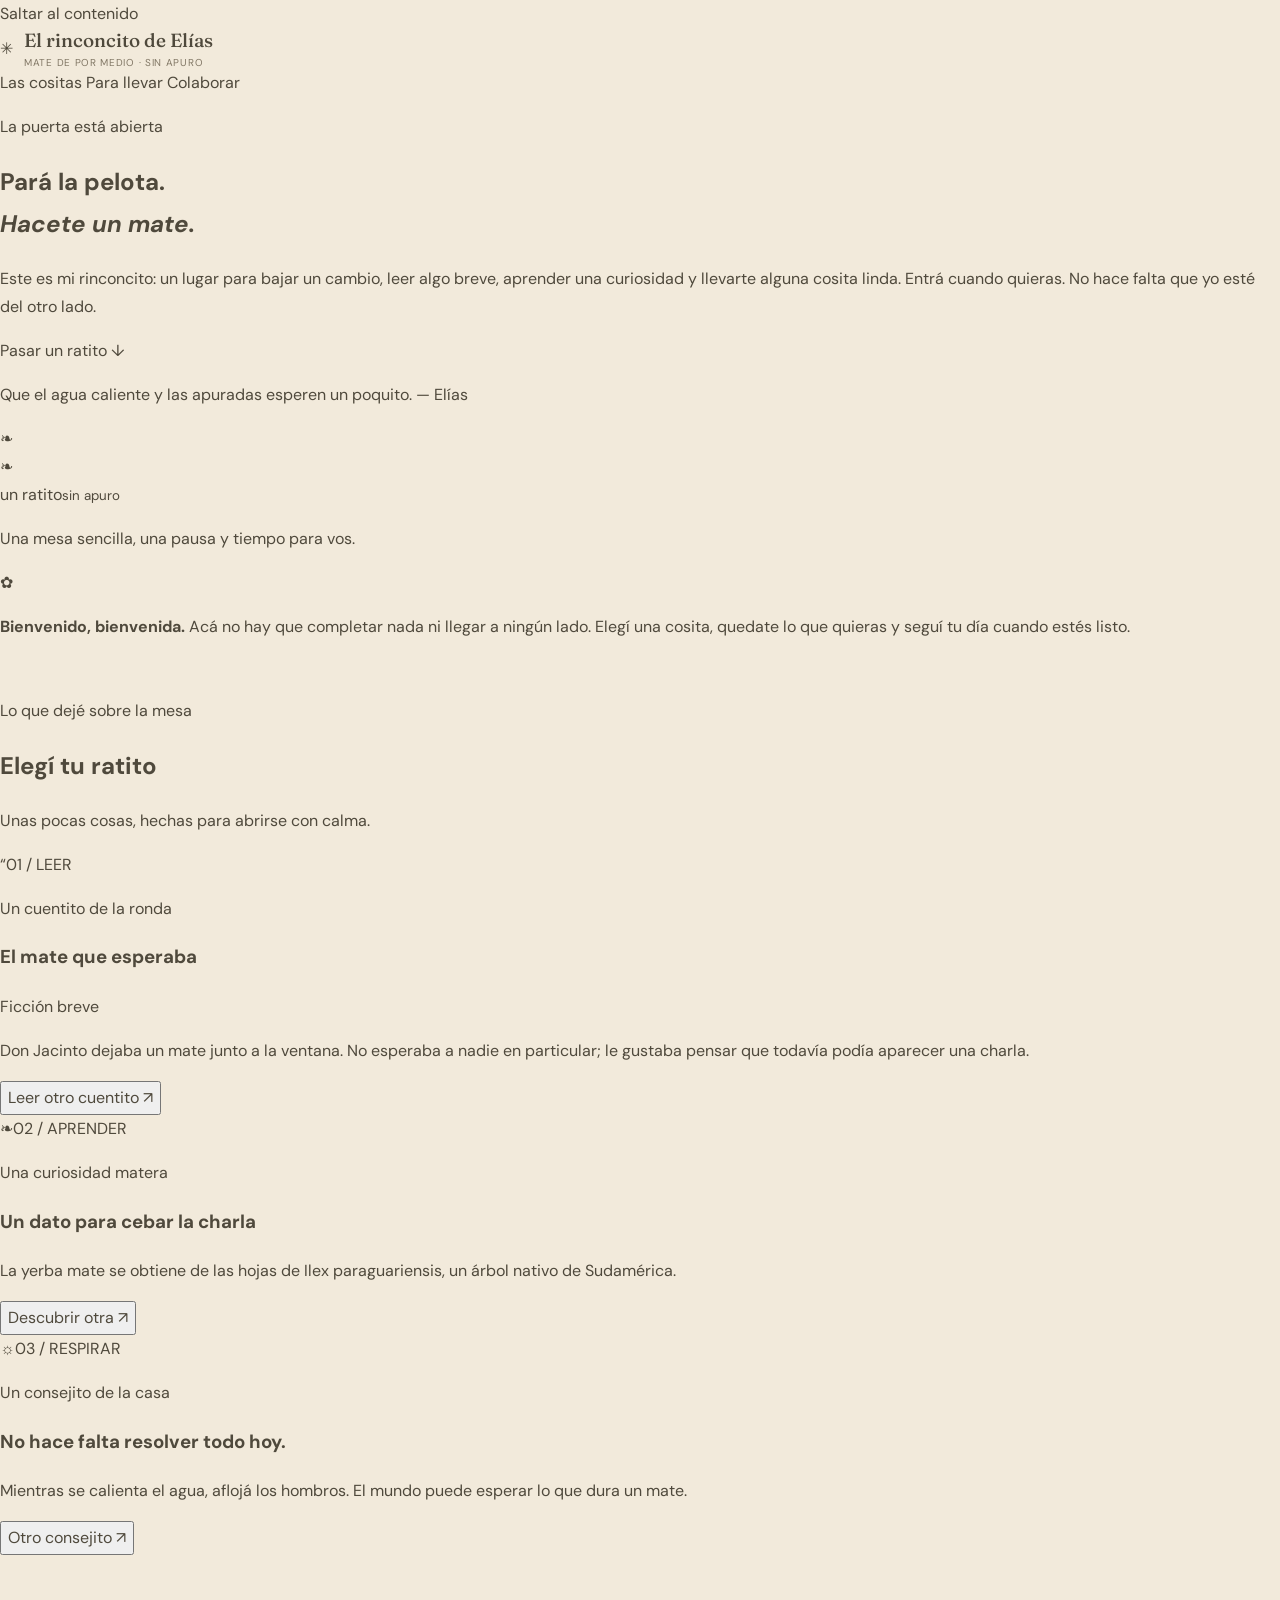
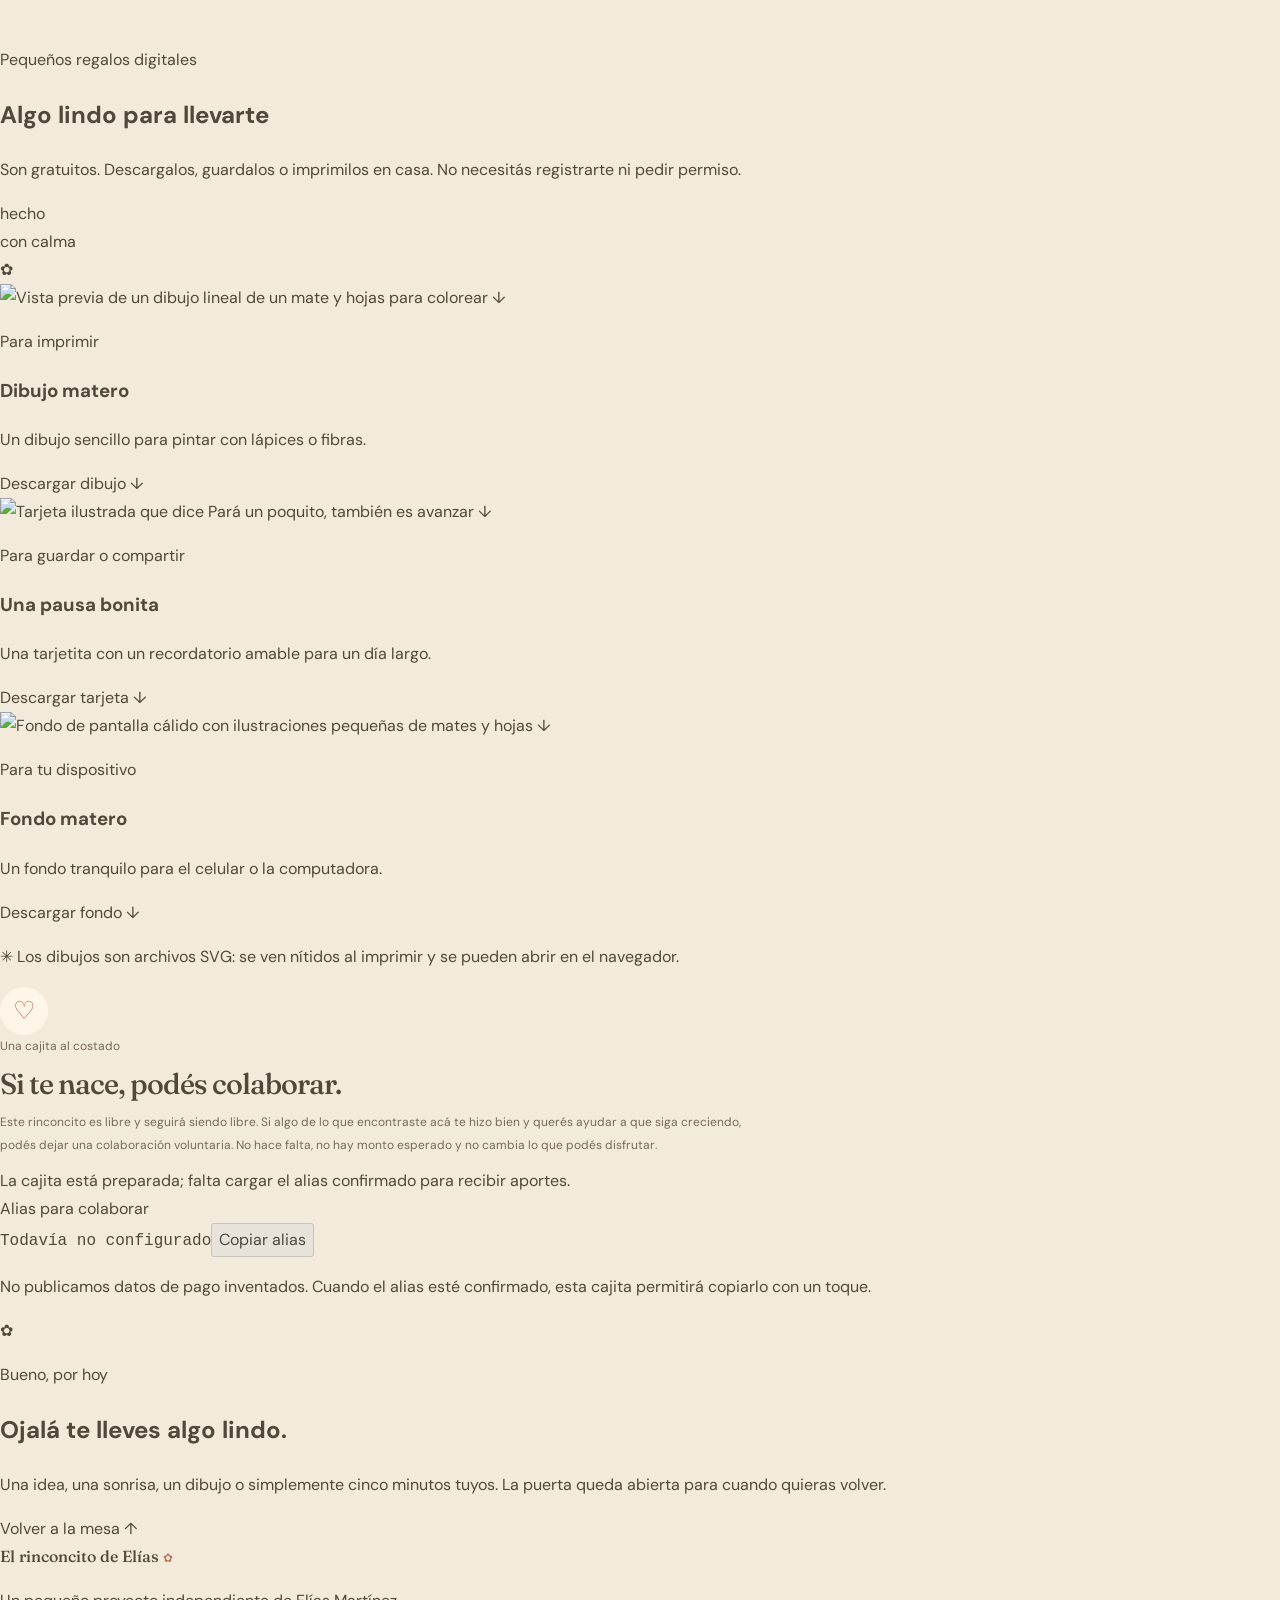
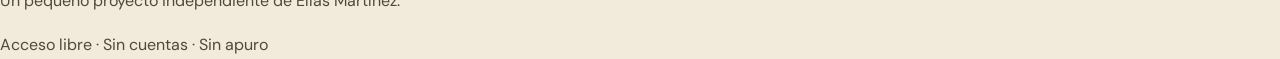
==== commit 1a80c4e6: "Reformular el rinconcito como experiencia breve con descargas y colaboración voluntaria" ====
--- a/index.html
+++ b/index.html
@@ -3,100 +3,163 @@
 <head>
   <meta charset="utf-8">
   <meta name="viewport" content="width=device-width, initial-scale=1">
-  <meta name="theme-color" content="#eee9dd">
-  <meta name="description" content="El rinconcito de Elías: una pausa, un cuentito, curiosidades del mate y pequeños dibujos para llevarte.">
+  <meta name="theme-color" content="#f4eee2">
+  <meta name="description" content="El rinconcito de Elías: un matecito sin apuro, cuentos breves, curiosidades y dibujos gratuitos para descargar.">
   <title>El rinconcito de Elías — Mate de por Medio</title>
+  <link rel="preconnect" href="https://fonts.googleapis.com">
+  <link rel="preconnect" href="https://fonts.gstatic.com" crossorigin>
+  <link href="https://fonts.googleapis.com/css2?family=DM+Sans:wght@400;500;600;700&family=Fraunces:opsz,wght@9..144,400;9..144,500;9..144,600&display=swap" rel="stylesheet">
   <link rel="stylesheet" href="styles.css">
   <script src="content.js" defer></script>
   <script src="app.js" defer></script>
 </head>
 <body>
-  <header class="site-header" id="inicio">
+  <a class="skip-link" href="#contenido">Saltar al contenido</a>
+  <header class="topbar" id="inicio">
     <a class="brand" href="#inicio" aria-label="El rinconcito de Elías, inicio">
-      <span class="brand-mark" aria-hidden="true">❧</span>
-      <span><strong>El rinconcito de Elías</strong><small>MATE DE POR MEDIO · SIN APURO</small></span>
+      <span class="brand-symbol" aria-hidden="true">✳</span>
+      <span class="brand-words"><strong>El rinconcito de Elías</strong><small>MATE DE POR MEDIO · SIN APURO</small></span>
     </a>
-    <a class="header-note" href="#estante">Pasá, mirá y llevate algo <span aria-hidden="true">↘</span></a>
+    <nav aria-label="Navegación principal">
+      <a href="#estante">Las cositas</a>
+      <a href="#descargas">Para llevar</a>
+      <a href="#colaborar">Colaborar</a>
+    </nav>
   </header>
 
-  <main>
-    <section class="welcome page-width" aria-labelledby="welcome-title">
-      <div class="welcome-copy">
-        <p class="eyebrow">Un lugarcito para hacer una pausa</p>
-        <h1 id="welcome-title">Pará la pelota.<br><em>Hacete un mate.</em></h1>
-        <p>Este es mi rinconcito. Lo armé para que puedas bajar un cambio, leer algo lindo, descubrir una curiosidad y llevarte algún dibujo para guardar o imprimir. Entrá cuando quieras; no hace falta que yo esté del otro lado.</p>
-        <a class="button button-dark" href="#estante">Entrar al rinconcito <span aria-hidden="true">↓</span></a>
-        <p class="signature">Un matecito sin apuro. <span>— Elías</span></p>
+  <main id="contenido">
+    <section class="hero wrap" aria-labelledby="hero-title">
+      <div class="hero-copy">
+        <p class="kicker"><span></span> La puerta está abierta</p>
+        <h1 id="hero-title">Pará la pelota.<br><em>Hacete un mate.</em></h1>
+        <p class="hero-intro">Este es mi rinconcito: un lugar para bajar un cambio, leer algo breve, aprender una curiosidad y llevarte alguna cosita linda. Entrá cuando quieras. No hace falta que yo esté del otro lado.</p>
+        <a class="primary-link" href="#estante">Pasar un ratito <span aria-hidden="true">↓</span></a>
+        <p class="signoff">Que el agua caliente y las apuradas esperen un poquito. <span>— Elías</span></p>
       </div>
-      <div class="table-scene" role="img" aria-label="Ilustración rústica de una mesa con un mate, una pava y un cuaderno abierto">
-        <div class="sun"></div><div class="branch branch-one">❧</div><div class="branch branch-two">❧</div>
-        <div class="shelf"></div><div class="kettle"><span></span></div>
-        <div class="mate"><i></i><b></b></div><div class="steam"><i></i><i></i><i></i></div>
-        <div class="little-flower">✿</div><div class="scene-caption">Un cuaderno abierto, algo calentito y tiempo para vos.</div>
+      <div class="hero-art" aria-label="Ilustración de un mate y una pava sobre una mesa" role="img">
+        <div class="art-sun"></div><div class="art-sprig sprig-a">❧</div><div class="art-sprig sprig-b">❧</div>
+        <div class="art-shelf"></div><div class="art-kettle"><i></i></div>
+        <div class="art-mate"><i></i><b></b></div><div class="art-steam"><i></i><i></i><i></i></div>
+        <div class="art-paper"><span>un ratito</span><small>sin apuro</small></div>
+        <p>Una mesa sencilla, una pausa y tiempo para vos.</p>
       </div>
     </section>
 
-    <section class="shelf-section section page-width" id="estante" aria-labelledby="shelf-title">
-      <div class="section-intro">
-        <p class="eyebrow">Lo que dejé sobre la mesa</p>
+    <section class="welcome-strip wrap" aria-label="Bienvenida">
+      <span class="strip-flower" aria-hidden="true">✿</span>
+      <p><strong>Bienvenido, bienvenida.</strong> Acá no hay que completar nada ni llegar a ningún lado. Elegí una cosita, quedate lo que quieras y seguí tu día cuando estés listo.</p>
+    </section>
+
+    <section class="section wrap" id="estante" aria-labelledby="shelf-title">
+      <div class="section-heading">
+        <p class="kicker">Lo que dejé sobre la mesa</p>
         <h2 id="shelf-title">Elegí tu ratito</h2>
-        <p>Sin registro, sin vueltas y sin tener que pedir permiso. Abrí algo, curioseá o descargá lo que te guste.</p>
+        <p>Unas pocas cosas, hechas para abrirse con calma.</p>
       </div>
-      <div class="shelf-grid">
-        <article class="offer-card story-offer">
-          <div class="offer-art art-book" aria-hidden="true"><span>“</span><i></i><b></b></div>
-          <p class="eyebrow">Para leer despacito</p>
-          <h3>Un cuentito de la ronda</h3>
-          <p id="story-tag" class="mini-label">CUENTITO · FICCIÓN</p>
-          <h4 id="story-title">El mate que esperaba</h4>
-          <div id="story-text" class="story-text"><p>Don Jacinto dejaba un mate junto a la ventana. No esperaba a nadie en particular; le gustaba pensar que todavía podía aparecer una charla.</p></div>
-          <button class="text-button" id="next-story" type="button">Leer otro cuentito <span aria-hidden="true">↗</span></button>
+      <div class="offer-grid">
+        <article class="offer-card story-card">
+          <div class="card-topline"><span class="card-icon" aria-hidden="true">“</span><span class="card-index">01 / LEER</span></div>
+          <p class="mini-kicker">Un cuentito de la ronda</p>
+          <h3 id="story-title">El mate que esperaba</h3>
+          <p class="story-tag" id="story-tag">Ficción breve</p>
+          <div class="story-copy" id="story-text" aria-live="polite"><p>Don Jacinto dejaba un mate junto a la ventana. No esperaba a nadie en particular; le gustaba pensar que todavía podía aparecer una charla.</p></div>
+          <button class="quiet-button" id="next-story" type="button">Leer otro cuentito <span aria-hidden="true">↗</span></button>
         </article>
-        <article class="offer-card fact-offer">
-          <div class="offer-art art-leaf" aria-hidden="true"><span>✳</span><i>❧</i></div>
-          <p class="eyebrow">Para aprender algo</p>
-          <h3>Una curiosidad matera</h3>
-          <p id="fact-text">La yerba mate se obtiene de las hojas de Ilex paraguariensis, un árbol nativo de Sudamérica.</p>
-          <button class="text-button" id="next-fact" type="button">Descubrir otra <span aria-hidden="true">↗</span></button>
+
+        <article class="offer-card fact-card">
+          <div class="card-topline"><span class="card-icon leaf-icon" aria-hidden="true">❧</span><span class="card-index">02 / APRENDER</span></div>
+          <p class="mini-kicker">Una curiosidad matera</p>
+          <h3>Un dato para cebar la charla</h3>
+          <p id="fact-text" class="fact-copy" aria-live="polite">La yerba mate se obtiene de las hojas de Ilex paraguariensis, un árbol nativo de Sudamérica.</p>
+          <button class="quiet-button" id="next-fact" type="button">Descubrir otra <span aria-hidden="true">↗</span></button>
         </article>
-        <article class="offer-card download-offer">
-          <div class="offer-art art-pencil" aria-hidden="true"><span>✎</span><i>✿</i></div>
-          <p class="eyebrow">Para guardar o imprimir</p>
-          <h3>Un dibujo para llevar</h3>
-          <p>Preparé tres láminas originales en formato SVG. Podés descargarlas gratis, imprimirlas o usarlas como fondo en tu dispositivo.</p>
-          <div class="download-list">
-            <button class="download-link" type="button" data-download="coloring"><span><b>Dibujo matero para pintar</b><small>Para imprimir · blanco y negro</small></span><span aria-hidden="true">↓</span></button>
-            <button class="download-link" type="button" data-download="postcard"><span><b>Una pausa bonita</b><small>Tarjetita para guardar o compartir</small></span><span aria-hidden="true">↓</span></button>
-            <button class="download-link" type="button" data-download="wallpaper"><span><b>Fondo de pantalla tranquilo</b><small>Para celular o computadora</small></span><span aria-hidden="true">↓</span></button>
-          </div>
-          <p class="download-status" id="download-status" aria-live="polite">Los archivos se generan en tu dispositivo; no hace falta iniciar sesión.</p>
+
+        <article class="offer-card pause-card">
+          <div class="card-topline"><span class="card-icon" aria-hidden="true">☼</span><span class="card-index">03 / RESPIRAR</span></div>
+          <p class="mini-kicker">Un consejito de la casa</p>
+          <h3 id="tip-title">No hace falta resolver todo hoy.</h3>
+          <p id="tip-text" class="tip-copy" aria-live="polite">Mientras se calienta el agua, aflojá los hombros. El mundo puede esperar lo que dura un mate.</p>
+          <button class="quiet-button" id="next-tip" type="button">Otro consejito <span aria-hidden="true">↗</span></button>
         </article>
       </div>
     </section>
 
-    <section class="tip-section section page-width" id="consejito" aria-labelledby="tip-title">
-      <div class="tip-art" aria-hidden="true"><span>☕</span><i>❧</i><b>✿</b></div>
-      <article class="tip-copy">
-        <p class="eyebrow">Un consejito de la casa</p>
-        <h2 id="tip-title">No hace falta resolver todo hoy.</h2>
-        <p id="tip-text">Mientras se calienta el agua, aflojá los hombros y respir á un poquito. El mundo puede esperar lo que dura un mate.</p>
-        <button class="text-button" id="next-tip" type="button">Otro consejito <span aria-hidden="true">→</span></button>
-      </article>
+    <section class="downloads-section" id="descargas" aria-labelledby="downloads-title">
+      <div class="wrap downloads-inner">
+        <div class="downloads-heading">
+          <div>
+            <p class="kicker">Pequeños regalos digitales</p>
+            <h2 id="downloads-title">Algo lindo para llevarte</h2>
+            <p>Son gratuitos. Descargalos, guardalos o imprimilos en casa. No necesitás registrarte ni pedir permiso.</p>
+          </div>
+          <span class="download-stamp" aria-hidden="true">hecho<br>con calma<br>✿</span>
+        </div>
+        <div class="download-grid">
+          <article class="download-item">
+            <a class="download-preview preview-coloring" href="descargas/dibujo-matero.svg" download aria-label="Descargar dibujo matero para pintar">
+              <img src="descargas/dibujo-matero.svg" alt="Vista previa de un dibujo lineal de un mate y hojas para colorear">
+              <span class="download-arrow" aria-hidden="true">↓</span>
+            </a>
+            <p class="mini-kicker">Para imprimir</p><h3>Dibujo matero</h3>
+            <p>Un dibujo sencillo para pintar con lápices o fibras.</p>
+            <a class="file-link" href="descargas/dibujo-matero.svg" download>Descargar dibujo <span aria-hidden="true">↓</span></a>
+          </article>
+          <article class="download-item">
+            <a class="download-preview preview-postcard" href="descargas/tarjetita-pausa.svg" download aria-label="Descargar tarjeta Una pausa bonita">
+              <img src="descargas/tarjetita-pausa.svg" alt="Tarjeta ilustrada que dice Pará un poquito, también es avanzar">
+              <span class="download-arrow" aria-hidden="true">↓</span>
+            </a>
+            <p class="mini-kicker">Para guardar o compartir</p><h3>Una pausa bonita</h3>
+            <p>Una tarjetita con un recordatorio amable para un día largo.</p>
+            <a class="file-link" href="descargas/tarjetita-pausa.svg" download>Descargar tarjeta <span aria-hidden="true">↓</span></a>
+          </article>
+          <article class="download-item">
+            <a class="download-preview preview-wallpaper" href="descargas/fondo-matero.svg" download aria-label="Descargar fondo de pantalla matero">
+              <img src="descargas/fondo-matero.svg" alt="Fondo de pantalla cálido con ilustraciones pequeñas de mates y hojas">
+              <span class="download-arrow" aria-hidden="true">↓</span>
+            </a>
+            <p class="mini-kicker">Para tu dispositivo</p><h3>Fondo matero</h3>
+            <p>Un fondo tranquilo para el celular o la computadora.</p>
+            <a class="file-link" href="descargas/fondo-matero.svg" download>Descargar fondo <span aria-hidden="true">↓</span></a>
+          </article>
+        </div>
+        <p class="download-footnote"><span aria-hidden="true">✳</span> Los dibujos son archivos SVG: se ven nítidos al imprimir y se pueden abrir en el navegador.</p>
+      </div>
     </section>
 
-    <section class="closing page-width" aria-labelledby="closing-title">
+    <section class="support-section wrap" id="colaborar" aria-labelledby="support-title">
+      <div class="support-note">
+        <span class="support-flower" aria-hidden="true">♡</span>
+        <div class="support-copy">
+          <p class="kicker">Una cajita al costado</p>
+          <h2 id="support-title">Si te nace, podés colaborar.</h2>
+          <p>Este rinconcito es libre y seguirá siendo libre. Si algo de lo que encontraste acá te hizo bien y querés ayudar a que siga creciendo, podés dejar una colaboración voluntaria. No hace falta, no hay monto esperado y no cambia lo que podés disfrutar.</p>
+          <div class="support-status" id="support-status" aria-live="polite">
+            <span class="status-dot" aria-hidden="true"></span>
+            <span id="support-status-text">La cajita está preparada; falta cargar el alias confirmado para recibir aportes.</span>
+          </div>
+          <div class="support-action" id="support-action">
+            <span class="alias-label">Alias para colaborar</span>
+            <div class="alias-row"><code id="support-alias">Todavía no configurado</code><button class="copy-button" id="copy-alias" type="button" disabled>Copiar alias</button></div>
+            <p class="support-small">No publicamos datos de pago inventados. Cuando el alias esté confirmado, esta cajita permitirá copiarlo con un toque.</p>
+          </div>
+        </div>
+      </div>
+    </section>
+
+    <section class="closing wrap" aria-labelledby="closing-title">
       <span aria-hidden="true">✿</span>
-      <p class="eyebrow">Antes de seguir con el día</p>
+      <p class="kicker">Bueno, por hoy</p>
       <h2 id="closing-title">Ojalá te lleves algo lindo.</h2>
-      <p>Una idea, una sonrisa, un dibujo o simplemente cinco minutos de calma. El rinconcito queda acá, listo para cuando vuelvas.</p>
-      <a href="#inicio" class="text-button">Volver a la mesa ↑</a>
+      <p>Una idea, una sonrisa, un dibujo o simplemente cinco minutos tuyos. La puerta queda abierta para cuando quieras volver.</p>
+      <a href="#inicio" class="back-top">Volver a la mesa ↑</a>
     </section>
   </main>
 
-  <footer class="site-footer page-width">
+  <footer class="footer wrap">
     <a class="footer-brand" href="#inicio">El rinconcito de Elías <span>✿</span></a>
-    <p>Un proyecto independiente de Elías Martínez.</p>
-    <span>Libre para visitar · Sin cuentas ni apuro</span>
+    <p>Un pequeño proyecto independiente de Elías Martínez.</p>
+    <span>Acceso libre · Sin cuentas · Sin apuro</span>
   </footer>
 </body>
 </html>
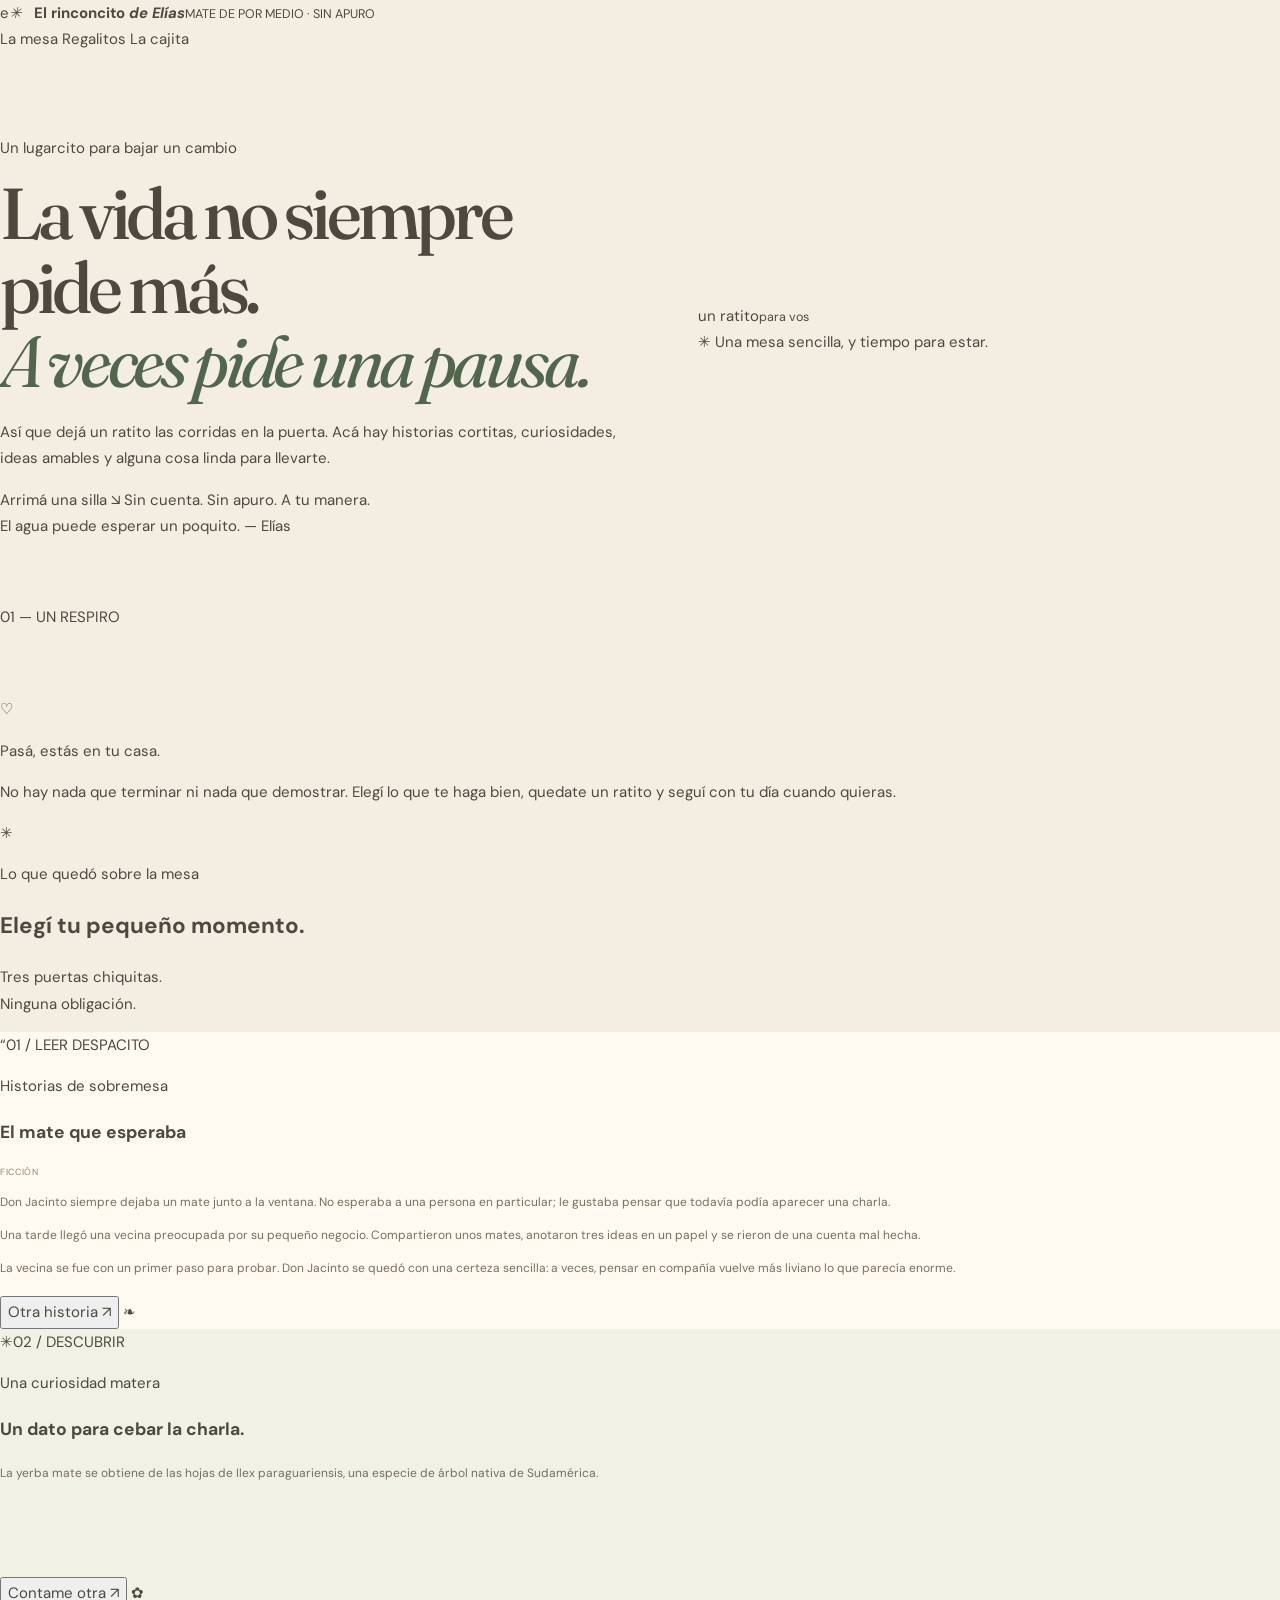
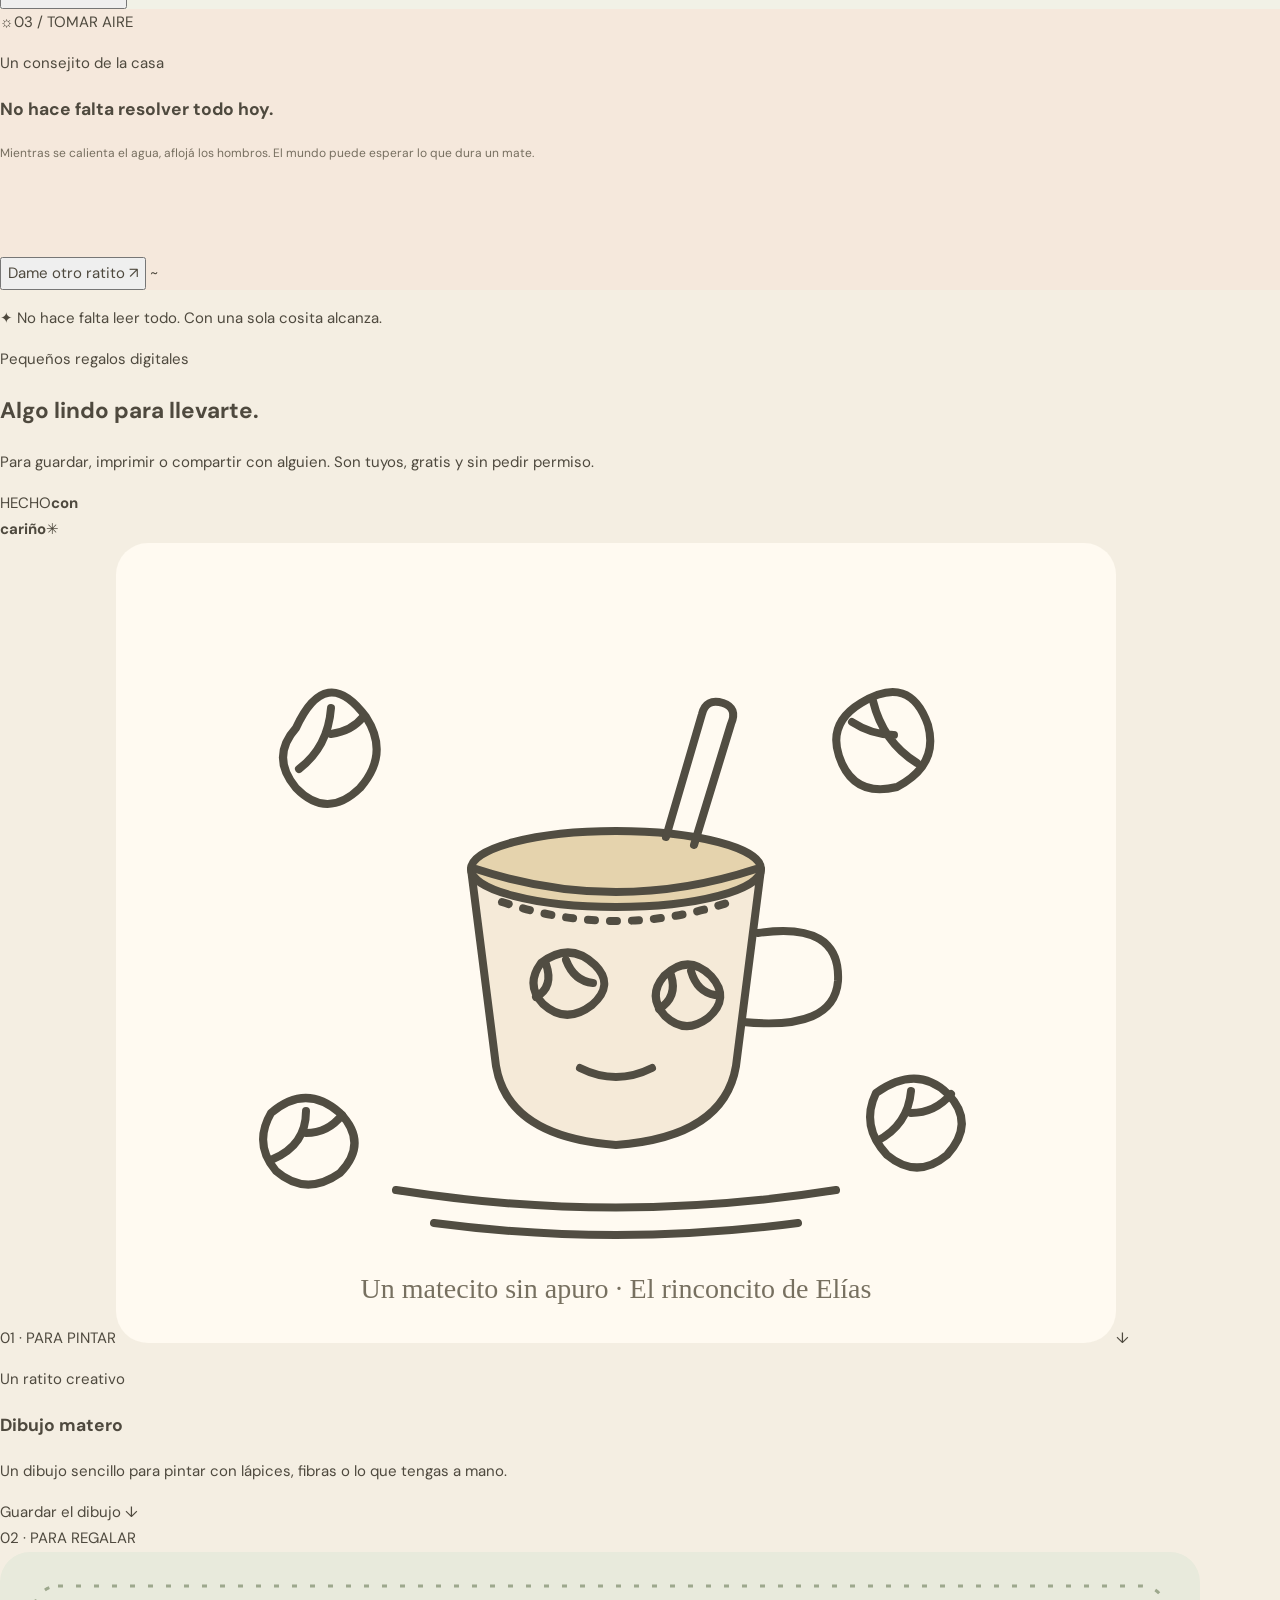
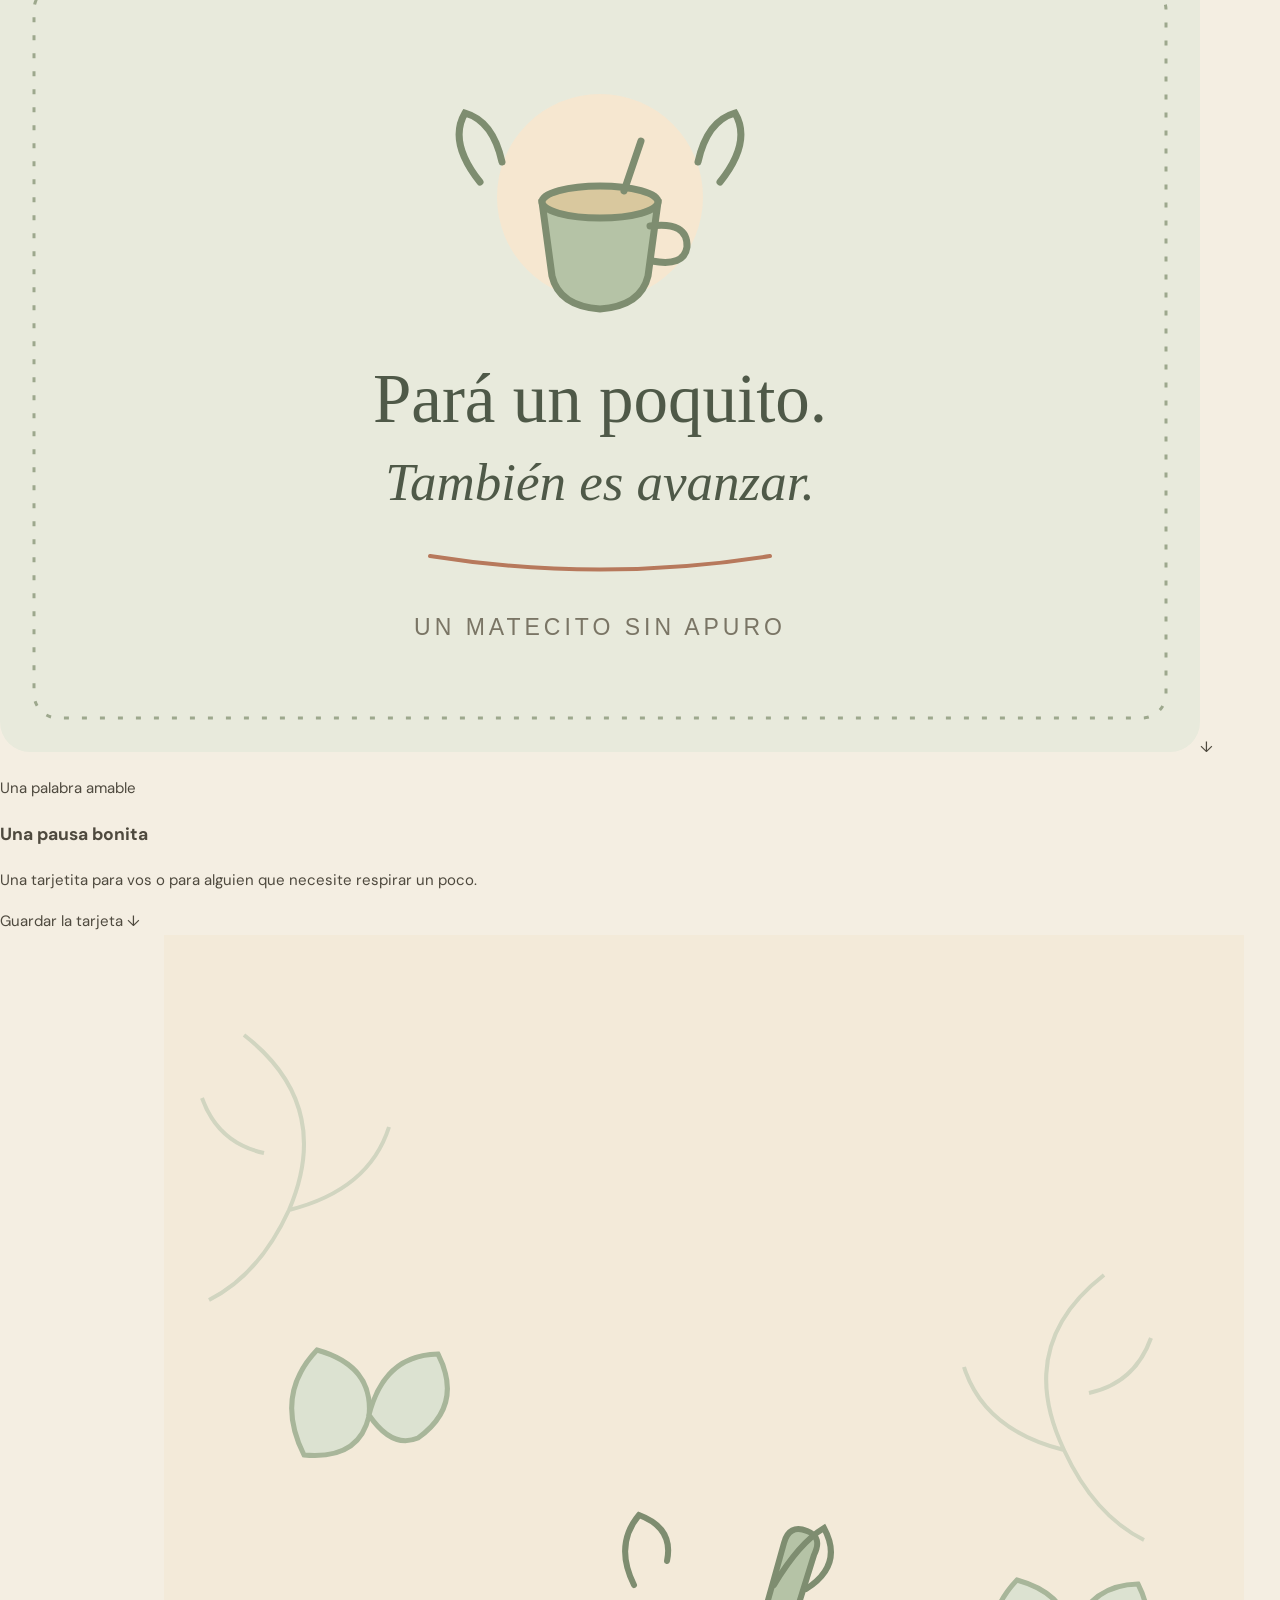
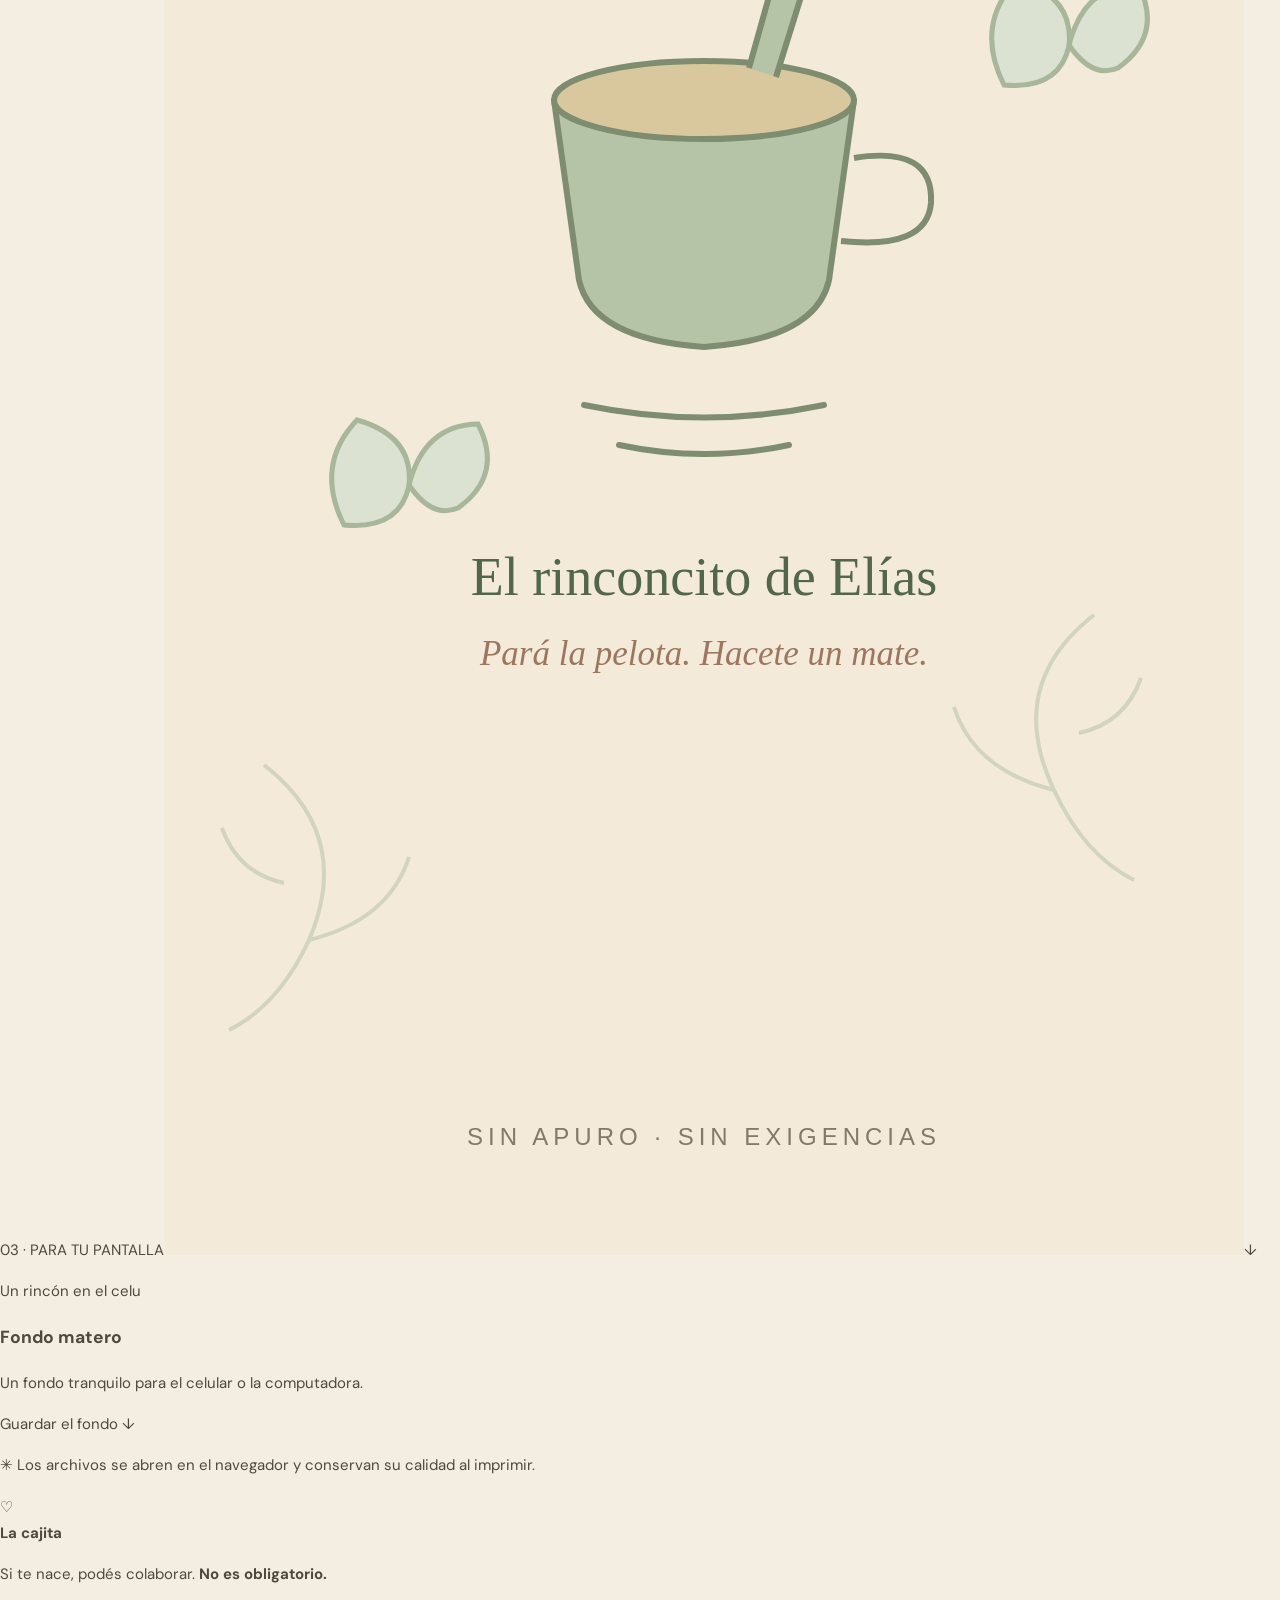
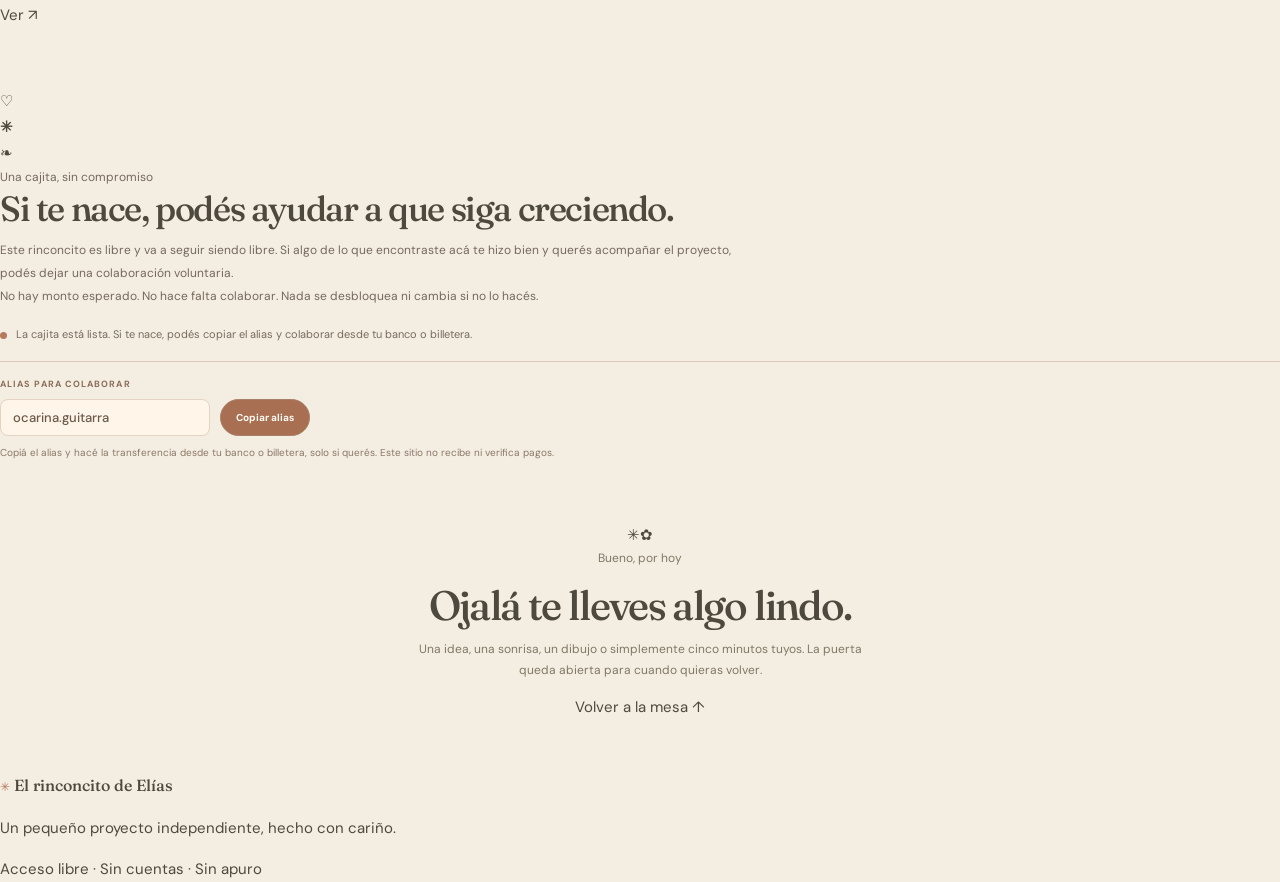
==== commit a880e421: "Redesign completo de la experiencia El rinconcito de Elias" ====
--- a/index.html
+++ b/index.html
@@ -3,9 +3,9 @@
 <head>
   <meta charset="utf-8">
   <meta name="viewport" content="width=device-width, initial-scale=1">
-  <meta name="theme-color" content="#f4eee2">
-  <meta name="description" content="El rinconcito de Elías: un matecito sin apuro, cuentos breves, curiosidades y dibujos gratuitos para descargar.">
-  <title>El rinconcito de Elías — Mate de por Medio</title>
+  <meta name="theme-color" content="#f3eee4">
+  <meta name="description" content="El rinconcito de Elías: una pausa sencilla, cuentos breves, curiosidades materas y pequeños regalos digitales. Entrá sin apuro.">
+  <title>El rinconcito de Elías · Mate de por Medio</title>
   <link rel="preconnect" href="https://fonts.googleapis.com">
   <link rel="preconnect" href="https://fonts.gstatic.com" crossorigin>
   <link href="https://fonts.googleapis.com/css2?family=DM+Sans:wght@400;500;600;700&family=Fraunces:opsz,wght@9..144,400;9..144,500;9..144,600&display=swap" rel="stylesheet">
@@ -15,151 +15,152 @@
 </head>
 <body>
   <a class="skip-link" href="#contenido">Saltar al contenido</a>
-  <header class="topbar" id="inicio">
+  <header class="site-header" id="inicio">
     <a class="brand" href="#inicio" aria-label="El rinconcito de Elías, inicio">
-      <span class="brand-symbol" aria-hidden="true">✳</span>
-      <span class="brand-words"><strong>El rinconcito de Elías</strong><small>MATE DE POR MEDIO · SIN APURO</small></span>
+      <span class="brand-mark" aria-hidden="true"><span>e</span><i>✳</i></span>
+      <span class="brand-name"><strong>El rinconcito <em>de Elías</em></strong><small>MATE DE POR MEDIO · SIN APURO</small></span>
     </a>
-    <nav aria-label="Navegación principal">
-      <a href="#estante">Las cositas</a>
-      <a href="#descargas">Para llevar</a>
-      <a href="#colaborar">Colaborar</a>
+    <nav class="main-nav" aria-label="Navegación principal">
+      <a href="#estante">La mesa</a>
+      <a href="#descargas">Regalitos</a>
+      <a href="#colaborar">La cajita</a>
     </nav>
   </header>
 
   <main id="contenido">
-    <section class="hero wrap" aria-labelledby="hero-title">
+    <section class="hero shell" aria-labelledby="hero-title">
       <div class="hero-copy">
-        <p class="kicker"><span></span> La puerta está abierta</p>
-        <h1 id="hero-title">Pará la pelota.<br><em>Hacete un mate.</em></h1>
-        <p class="hero-intro">Este es mi rinconcito: un lugar para bajar un cambio, leer algo breve, aprender una curiosidad y llevarte alguna cosita linda. Entrá cuando quieras. No hace falta que yo esté del otro lado.</p>
-        <a class="primary-link" href="#estante">Pasar un ratito <span aria-hidden="true">↓</span></a>
-        <p class="signoff">Que el agua caliente y las apuradas esperen un poquito. <span>— Elías</span></p>
+        <p class="eyebrow"><span class="eyebrow-line"></span> Un lugarcito para bajar un cambio</p>
+        <h1 id="hero-title">La vida no siempre pide más.<br><em>A veces pide una pausa.</em></h1>
+        <p class="hero-lede">Así que dejá un ratito las corridas en la puerta. Acá hay historias cortitas, curiosidades, ideas amables y alguna cosa linda para llevarte.</p>
+        <div class="hero-actions">
+          <a class="button-main" href="#estante">Arrimá una silla <span aria-hidden="true">↘</span></a>
+          <span class="hero-note">Sin cuenta. Sin apuro. A tu manera.</span>
+        </div>
+        <div class="handwritten">El agua puede esperar un poquito. <span>— Elías</span></div>
       </div>
-      <div class="hero-art" aria-label="Ilustración de un mate y una pava sobre una mesa" role="img">
-        <div class="art-sun"></div><div class="art-sprig sprig-a">❧</div><div class="art-sprig sprig-b">❧</div>
-        <div class="art-shelf"></div><div class="art-kettle"><i></i></div>
-        <div class="art-mate"><i></i><b></b></div><div class="art-steam"><i></i><i></i><i></i></div>
-        <div class="art-paper"><span>un ratito</span><small>sin apuro</small></div>
-        <p>Una mesa sencilla, una pausa y tiempo para vos.</p>
+      <div class="hero-scene" role="img" aria-label="Ilustración de un mate, una pava y una pequeña nota sobre una mesa cálida">
+        <div class="scene-window"><span></span><span></span><i></i></div>
+        <div class="scene-sun"></div>
+        <div class="scene-plant plant-one"><i></i><i></i><i></i><b></b></div>
+        <div class="scene-shelf"></div>
+        <div class="scene-kettle"><i></i><b></b></div>
+        <div class="scene-mate"><i></i><b></b><span></span></div>
+        <div class="scene-steam"><i></i><i></i><i></i></div>
+        <div class="scene-note"><span>un ratito</span><small>para vos</small></div>
+        <div class="scene-caption"><span>✳</span> Una mesa sencilla, y tiempo para estar.</div>
+      </div>
+      <div class="hero-index" aria-hidden="true">01 <span>—</span> UN RESPIRO</div>
+    </section>
+
+    <section class="welcome-band shell" aria-label="Bienvenida">
+      <div class="welcome-symbol" aria-hidden="true">♡</div>
+      <div><p class="welcome-title">Pasá, estás en tu casa.</p><p>No hay nada que terminar ni nada que demostrar. Elegí lo que te haga bien, quedate un ratito y seguí con tu día cuando quieras.</p></div>
+      <span class="welcome-doodle" aria-hidden="true">✳</span>
+    </section>
+
+    <section class="table-section shell" id="estante" aria-labelledby="table-title">
+      <div class="section-intro">
+        <div><p class="eyebrow">Lo que quedó sobre la mesa</p><h2 id="table-title">Elegí tu pequeño momento.</h2></div>
+        <p class="section-aside">Tres puertas chiquitas.<br>Ninguna obligación.</p>
+      </div>
+      <div class="moment-grid">
+        <article class="moment-card story-card">
+          <div class="moment-meta"><span class="moment-symbol quote-symbol" aria-hidden="true">“</span><span>01 / LEER DESPACITO</span></div>
+          <p class="card-eyebrow">Historias de sobremesa</p>
+          <h3 id="story-title">El mate que esperaba</h3>
+          <p class="story-tag" id="story-tag">Ficción breve</p>
+          <div class="story-copy" id="story-text" aria-live="polite"><p>Don Jacinto dejaba un mate junto a la ventana. No esperaba a nadie en particular; le gustaba pensar que todavía podía aparecer una charla.</p></div>
+          <button class="text-button" id="next-story" type="button">Otra historia <span aria-hidden="true">↗</span></button>
+          <span class="card-decoration decoration-story" aria-hidden="true">❧</span>
+        </article>
+
+        <article class="moment-card fact-card">
+          <div class="moment-meta"><span class="moment-symbol" aria-hidden="true">✳</span><span>02 / DESCUBRIR</span></div>
+          <p class="card-eyebrow">Una curiosidad matera</p>
+          <h3>Un dato para cebar la charla.</h3>
+          <p id="fact-text" class="fact-copy" aria-live="polite">La yerba mate se obtiene de las hojas de Ilex paraguariensis, un árbol nativo de Sudamérica.</p>
+          <button class="text-button" id="next-fact" type="button">Contame otra <span aria-hidden="true">↗</span></button>
+          <span class="card-decoration decoration-fact" aria-hidden="true">✿</span>
+        </article>
+
+        <article class="moment-card pause-card">
+          <div class="moment-meta"><span class="moment-symbol" aria-hidden="true">☼</span><span>03 / TOMAR AIRE</span></div>
+          <p class="card-eyebrow">Un consejito de la casa</p>
+          <h3 id="tip-title">No hace falta resolver todo hoy.</h3>
+          <p id="tip-text" class="tip-copy">Mientras se calienta el agua, aflojá los hombros. El mundo puede esperar lo que dura un mate.</p>
+          <button class="text-button" id="next-tip" type="button">Dame otro ratito <span aria-hidden="true">↗</span></button>
+          <span class="card-decoration decoration-pause" aria-hidden="true">~</span>
+        </article>
+      </div>
+      <p class="little-reminder"><span aria-hidden="true">✦</span> No hace falta leer todo. Con una sola cosita alcanza.</p>
+    </section>
+
+    <section class="gift-section" id="descargas" aria-labelledby="gifts-title">
+      <div class="shell">
+        <div class="gift-heading">
+          <div><p class="eyebrow">Pequeños regalos digitales</p><h2 id="gifts-title">Algo lindo para llevarte.</h2><p>Para guardar, imprimir o compartir con alguien. Son tuyos, gratis y sin pedir permiso.</p></div>
+          <div class="gift-seal" aria-hidden="true"><span>HECHO</span><b>con<br>cariño</b><span>✳</span></div>
+        </div>
+        <div class="gift-grid">
+          <article class="gift-card">
+            <a class="gift-art art-coloring" href="descargas/dibujo-matero.svg" download aria-label="Descargar dibujo matero para pintar">
+              <span class="art-label">01 · PARA PINTAR</span><img src="descargas/dibujo-matero.svg" alt="Dibujo lineal de un mate con hojas para colorear"><span class="art-download" aria-hidden="true">↓</span>
+            </a>
+            <div class="gift-copy"><p class="gift-category">Un ratito creativo</p><h3>Dibujo matero</h3><p>Un dibujo sencillo para pintar con lápices, fibras o lo que tengas a mano.</p><a class="gift-link" href="descargas/dibujo-matero.svg" download>Guardar el dibujo <span aria-hidden="true">↓</span></a></div>
+          </article>
+          <article class="gift-card">
+            <a class="gift-art art-postcard" href="descargas/tarjetita-pausa.svg" download aria-label="Descargar tarjeta Una pausa bonita">
+              <span class="art-label">02 · PARA REGALAR</span><img src="descargas/tarjetita-pausa.svg" alt="Tarjeta ilustrada que dice Pará un poquito, también es avanzar"><span class="art-download" aria-hidden="true">↓</span>
+            </a>
+            <div class="gift-copy"><p class="gift-category">Una palabra amable</p><h3>Una pausa bonita</h3><p>Una tarjetita para vos o para alguien que necesite respirar un poco.</p><a class="gift-link" href="descargas/tarjetita-pausa.svg" download>Guardar la tarjeta <span aria-hidden="true">↓</span></a></div>
+          </article>
+          <article class="gift-card">
+            <a class="gift-art art-wallpaper" href="descargas/fondo-matero.svg" download aria-label="Descargar fondo de pantalla matero">
+              <span class="art-label">03 · PARA TU PANTALLA</span><img src="descargas/fondo-matero.svg" alt="Fondo de pantalla cálido con un mate y hojas"><span class="art-download" aria-hidden="true">↓</span>
+            </a>
+            <div class="gift-copy"><p class="gift-category">Un rincón en el celu</p><h3>Fondo matero</h3><p>Un fondo tranquilo para el celular o la computadora.</p><a class="gift-link" href="descargas/fondo-matero.svg" download>Guardar el fondo <span aria-hidden="true">↓</span></a></div>
+          </article>
+        </div>
+        <p class="gift-footnote"><span aria-hidden="true">✳</span> Los archivos se abren en el navegador y conservan su calidad al imprimir.</p>
       </div>
     </section>
 
-    <section class="welcome-strip wrap" aria-label="Bienvenida">
-      <span class="strip-flower" aria-hidden="true">✿</span>
-      <p><strong>Bienvenido, bienvenida.</strong> Acá no hay que completar nada ni llegar a ningún lado. Elegí una cosita, quedate lo que quieras y seguí tu día cuando estés listo.</p>
-    </section>
+    <aside class="support-float" aria-label="Colaboración voluntaria">
+      <span class="support-float-icon" aria-hidden="true">♡</span>
+      <div><strong>La cajita</strong><p>Si te nace, podés colaborar. <b>No es obligatorio.</b></p></div>
+      <a href="#colaborar" aria-label="Conocer la colaboración voluntaria">Ver <span aria-hidden="true">↗</span></a>
+    </aside>
 
-    <section class="section wrap" id="estante" aria-labelledby="shelf-title">
-      <div class="section-heading">
-        <p class="kicker">Lo que dejé sobre la mesa</p>
-        <h2 id="shelf-title">Elegí tu ratito</h2>
-        <p>Unas pocas cosas, hechas para abrirse con calma.</p>
-      </div>
-      <div class="offer-grid">
-        <article class="offer-card story-card">
-          <div class="card-topline"><span class="card-icon" aria-hidden="true">“</span><span class="card-index">01 / LEER</span></div>
-          <p class="mini-kicker">Un cuentito de la ronda</p>
-          <h3 id="story-title">El mate que esperaba</h3>
-          <p class="story-tag" id="story-tag">Ficción breve</p>
-          <div class="story-copy" id="story-text" aria-live="polite"><p>Don Jacinto dejaba un mate junto a la ventana. No esperaba a nadie en particular; le gustaba pensar que todavía podía aparecer una charla.</p></div>
-          <button class="quiet-button" id="next-story" type="button">Leer otro cuentito <span aria-hidden="true">↗</span></button>
-        </article>
-
-        <article class="offer-card fact-card">
-          <div class="card-topline"><span class="card-icon leaf-icon" aria-hidden="true">❧</span><span class="card-index">02 / APRENDER</span></div>
-          <p class="mini-kicker">Una curiosidad matera</p>
-          <h3>Un dato para cebar la charla</h3>
-          <p id="fact-text" class="fact-copy" aria-live="polite">La yerba mate se obtiene de las hojas de Ilex paraguariensis, un árbol nativo de Sudamérica.</p>
-          <button class="quiet-button" id="next-fact" type="button">Descubrir otra <span aria-hidden="true">↗</span></button>
-        </article>
-
-        <article class="offer-card pause-card">
-          <div class="card-topline"><span class="card-icon" aria-hidden="true">☼</span><span class="card-index">03 / RESPIRAR</span></div>
-          <p class="mini-kicker">Un consejito de la casa</p>
-          <h3 id="tip-title">No hace falta resolver todo hoy.</h3>
-          <p id="tip-text" class="tip-copy" aria-live="polite">Mientras se calienta el agua, aflojá los hombros. El mundo puede esperar lo que dura un mate.</p>
-          <button class="quiet-button" id="next-tip" type="button">Otro consejito <span aria-hidden="true">↗</span></button>
-        </article>
-      </div>
-    </section>
-
-    <section class="downloads-section" id="descargas" aria-labelledby="downloads-title">
-      <div class="wrap downloads-inner">
-        <div class="downloads-heading">
-          <div>
-            <p class="kicker">Pequeños regalos digitales</p>
-            <h2 id="downloads-title">Algo lindo para llevarte</h2>
-            <p>Son gratuitos. Descargalos, guardalos o imprimilos en casa. No necesitás registrarte ni pedir permiso.</p>
-          </div>
-          <span class="download-stamp" aria-hidden="true">hecho<br>con calma<br>✿</span>
-        </div>
-        <div class="download-grid">
-          <article class="download-item">
-            <a class="download-preview preview-coloring" href="descargas/dibujo-matero.svg" download aria-label="Descargar dibujo matero para pintar">
-              <img src="descargas/dibujo-matero.svg" alt="Vista previa de un dibujo lineal de un mate y hojas para colorear">
-              <span class="download-arrow" aria-hidden="true">↓</span>
-            </a>
-            <p class="mini-kicker">Para imprimir</p><h3>Dibujo matero</h3>
-            <p>Un dibujo sencillo para pintar con lápices o fibras.</p>
-            <a class="file-link" href="descargas/dibujo-matero.svg" download>Descargar dibujo <span aria-hidden="true">↓</span></a>
-          </article>
-          <article class="download-item">
-            <a class="download-preview preview-postcard" href="descargas/tarjetita-pausa.svg" download aria-label="Descargar tarjeta Una pausa bonita">
-              <img src="descargas/tarjetita-pausa.svg" alt="Tarjeta ilustrada que dice Pará un poquito, también es avanzar">
-              <span class="download-arrow" aria-hidden="true">↓</span>
-            </a>
-            <p class="mini-kicker">Para guardar o compartir</p><h3>Una pausa bonita</h3>
-            <p>Una tarjetita con un recordatorio amable para un día largo.</p>
-            <a class="file-link" href="descargas/tarjetita-pausa.svg" download>Descargar tarjeta <span aria-hidden="true">↓</span></a>
-          </article>
-          <article class="download-item">
-            <a class="download-preview preview-wallpaper" href="descargas/fondo-matero.svg" download aria-label="Descargar fondo de pantalla matero">
-              <img src="descargas/fondo-matero.svg" alt="Fondo de pantalla cálido con ilustraciones pequeñas de mates y hojas">
-              <span class="download-arrow" aria-hidden="true">↓</span>
-            </a>
-            <p class="mini-kicker">Para tu dispositivo</p><h3>Fondo matero</h3>
-            <p>Un fondo tranquilo para el celular o la computadora.</p>
-            <a class="file-link" href="descargas/fondo-matero.svg" download>Descargar fondo <span aria-hidden="true">↓</span></a>
-          </article>
-        </div>
-        <p class="download-footnote"><span aria-hidden="true">✳</span> Los dibujos son archivos SVG: se ven nítidos al imprimir y se pueden abrir en el navegador.</p>
-      </div>
-    </section>
-
-    <section class="support-section wrap" id="colaborar" aria-labelledby="support-title">
-      <div class="support-note">
-        <span class="support-flower" aria-hidden="true">♡</span>
+    <section class="support-section shell" id="colaborar" aria-labelledby="support-title">
+      <div class="support-paper">
+        <div class="support-illustration" aria-hidden="true"><span class="support-heart">♡</span><div class="support-jar"><i></i><b>✳</b></div><span class="support-leaf">❧</span></div>
         <div class="support-copy">
-          <p class="kicker">Una cajita al costado</p>
-          <h2 id="support-title">Si te nace, podés colaborar.</h2>
-          <p>Este rinconcito es libre y seguirá siendo libre. Si algo de lo que encontraste acá te hizo bien y querés ayudar a que siga creciendo, podés dejar una colaboración voluntaria. No hace falta, no hay monto esperado y no cambia lo que podés disfrutar.</p>
-          <div class="support-status" id="support-status" aria-live="polite">
-            <span class="status-dot" aria-hidden="true"></span>
-            <span id="support-status-text">La cajita está preparada; falta cargar el alias confirmado para recibir aportes.</span>
-          </div>
+          <p class="eyebrow">Una cajita, sin compromiso</p>
+          <h2 id="support-title">Si te nace, podés ayudar a que siga creciendo.</h2>
+          <p>Este rinconcito es libre y va a seguir siendo libre. Si algo de lo que encontraste acá te hizo bien y querés acompañar el proyecto, podés dejar una colaboración voluntaria.</p>
+          <p class="support-promise">No hay monto esperado. No hace falta colaborar. Nada se desbloquea ni cambia si no lo hacés.</p>
+          <div class="support-status" id="support-status" aria-live="polite"><span class="status-dot" aria-hidden="true"></span><span id="support-status-text">La cajita está lista para quien quiera acompañar.</span></div>
           <div class="support-action" id="support-action">
             <span class="alias-label">Alias para colaborar</span>
-            <div class="alias-row"><code id="support-alias">Todavía no configurado</code><button class="copy-button" id="copy-alias" type="button" disabled>Copiar alias</button></div>
-            <p class="support-small">No publicamos datos de pago inventados. Cuando el alias esté confirmado, esta cajita permitirá copiarlo con un toque.</p>
+            <div class="alias-row"><code id="support-alias">ocarina.guitarra</code><button class="copy-button" id="copy-alias" type="button">Copiar alias</button></div>
+            <p class="support-small">Copiá el alias y hacé la transferencia desde tu banco o billetera, solo si querés. Este sitio no recibe ni verifica pagos.</p>
           </div>
         </div>
       </div>
     </section>
 
-    <section class="closing wrap" aria-labelledby="closing-title">
-      <span aria-hidden="true">✿</span>
-      <p class="kicker">Bueno, por hoy</p>
+    <section class="closing shell" aria-labelledby="closing-title">
+      <div class="closing-ornament" aria-hidden="true"><span>✳</span><i></i><span>✿</span></div>
+      <p class="eyebrow">Bueno, por hoy</p>
       <h2 id="closing-title">Ojalá te lleves algo lindo.</h2>
       <p>Una idea, una sonrisa, un dibujo o simplemente cinco minutos tuyos. La puerta queda abierta para cuando quieras volver.</p>
-      <a href="#inicio" class="back-top">Volver a la mesa ↑</a>
+      <a class="closing-link" href="#inicio">Volver a la mesa <span aria-hidden="true">↑</span></a>
     </section>
   </main>
 
-  <footer class="footer wrap">
-    <a class="footer-brand" href="#inicio">El rinconcito de Elías <span>✿</span></a>
-    <p>Un pequeño proyecto independiente de Elías Martínez.</p>
-    <span>Acceso libre · Sin cuentas · Sin apuro</span>
+  <footer class="site-footer">
+    <div class="footer-inner shell"><a class="footer-brand" href="#inicio"><span class="footer-mark" aria-hidden="true">✳</span> El rinconcito de Elías</a><p>Un pequeño proyecto independiente, hecho con cariño.</p><span class="footer-note">Acceso libre · Sin cuentas · Sin apuro</span></div>
   </footer>
 </body>
 </html>
--- a/styles.css
+++ b/styles.css
@@ -1,9 +1,14 @@
-@import url('https://fonts.googleapis.com/css2?family=DM+Sans:wght@400;500;600;700&family=Fraunces:opsz,wght@9..144,400;9..144,500;9..144,600&display=swap');
-:root{--cream:#f2eadb;--paper:#fffaf0;--ink:#4f493c;--muted:#817765;--sage:#78896d;--sage-dark:#4e654d;--clay:#b8795d;--line:#dfd2bd;--serif:'Fraunces',Georgia,serif;--sans:'DM Sans',Arial,sans-serif}
-*{box-sizing:border-box}html{scroll-behavior:smooth;scroll-padding-top:25px}body{margin:0;background:var(--cream);color:var(--ink);font:16px/1.75 var(--sans);-webkit-font-smoothing:antialiased}a{color:inherit;text-decoration:none}button{font:inherit;color:inherit}a:focus-visible,button:focus-visible{outline:3px solid #9cac8c;outline-offset:4px}.page-width{width:min(1040px,calc(100% - 44px));margin-inline:auto}.site-header{width:min(1040px,calc(100% - 44px));margin:auto;padding:23px 0;display:flex;align-items:center;justify-content:space-between;gap:24px;border-bottom:1px solid rgba(157,139,107,.22)}.brand{display:flex;align-items:center;gap:11px}.brand-mark{display:grid;place-items:center;width:43px;height:43px;border-radius:50%;background:#e1e4d4;color:var(--sage-dark);font-size:24px}.brand strong,.brand small{display:block;line-height:1.3}.brand strong{font:500 19px var(--serif)}.brand small{font-size:10px;color:var(--muted);letter-spacing:.07em;margin-top:4px}.site-header nav{display:flex;gap:25px}.site-header nav a{font-size:12px;color:#716958}.site-header nav a:hover,.site-footer a:hover{color:var(--sage-dark)}.welcome{display:grid;grid-template-columns:1fr 1fr;align-items:center;gap:56px;padding-top:66px;padding-bottom:82px}.eyebrow{margin:0 0 13px;color:var(--sage-dark);font-size:10px;line-height:1.5;letter-spacing:.17em;text-transform:uppercase;font-weight:700}.welcome h1{font:500 clamp(46px,6vw,70px)/1.04 var(--serif);letter-spacing:-.055em;margin:0 0 22px}.welcome h1 em{font-weight:400;color:var(--sage-dark)}.welcome-copy>p:not(.eyebrow):not(.signature){max-width:450px;color:#776e5d;font-size:14px;line-height:1.95;margin:0 0 25px}.button{display:inline-flex;align-items:center;justify-content:center;gap:14px;border:0;border-radius:30px;padding:12px 18px;font-size:11px;font-weight:600;cursor:pointer;transition:transform .2s,background .2s}.button:hover{transform:translateY(-2px)}.button-dark{background:var(--sage-dark);color:#fffaf0}.button-dark:hover{background:#3f5740}.button-light{background:#eee7d9;border:1px solid #ded3c0;color:#5f6653}.button:disabled{opacity:.38;cursor:not-allowed;transform:none}.signature{font:italic 17px var(--serif);color:#857964;margin:24px 0 0}.signature span{color:var(--clay);margin-left:5px}
-.table-scene{height:360px;position:relative;overflow:hidden;border-radius:180px 180px 24px 24px;background:linear-gradient(160deg,#e5e7d7,#f5e7d0 72%);border:1px solid rgba(255,250,240,.8);box-shadow:0 18px 48px #5b4d3410}.sun{position:absolute;right:19%;top:12%;width:77px;height:77px;border-radius:50%;background:#f1d8a7;opacity:.8}.branch{position:absolute;color:#8c9b79;font-size:85px;z-index:2}.branch-one{top:13%;left:8%;transform:rotate(-24deg)}.branch-two{top:28%;right:7%;transform:rotate(32deg)}.shelf{position:absolute;left:-8%;right:-8%;bottom:13%;height:30%;background:#c8a47e;border-top:8px solid #d8b78e;transform:rotate(-2deg);border-radius:9px}.kettle{position:absolute;z-index:3;left:18%;bottom:26%;width:83px;height:91px;background:#b8c4b0;border:3px solid #82957c;border-radius:25px 25px 20px 20px;transform:rotate(-5deg)}.kettle:before{content:"";position:absolute;left:18px;top:-18px;width:42px;height:15px;border:4px solid #82957c;border-bottom:0;border-radius:25px 25px 0 0}.kettle:after{content:"";position:absolute;right:-27px;top:29px;width:30px;height:26px;border:4px solid #82957c;border-left:0;border-radius:0 20px 20px 0}.kettle span{position:absolute;left:30px;top:34px;width:13px;height:13px;background:#e7dbc2;border-radius:50%}.mate{position:absolute;z-index:4;right:22%;bottom:26%;width:72px;height:66px;border:3px solid #627a57;border-radius:13px 13px 27px 27px;background:#849a70;transform:rotate(7deg)}.mate:before{content:"";position:absolute;left:-3px;top:-7px;width:72px;height:15px;border:2px solid #627a57;border-radius:50%;background:#d8c89c}.mate i{position:absolute;z-index:2;top:-34px;left:42px;width:4px;height:46px;border-radius:4px;background:#c0c8c0;transform:rotate(15deg)}.mate b{position:absolute;top:16px;left:18px;width:5px;height:5px;border-radius:50%;background:#536d4d;box-shadow:11px 5px #536d4d,22px -1px #536d4d}.steam{position:absolute;z-index:5;left:55%;bottom:52%;height:55px;width:50px}.steam i{position:absolute;bottom:0;width:13px;height:37px;border-left:3px solid #fffaf0;border-radius:50%;animation:steam 3.2s ease-in-out infinite}.steam i:nth-child(2){left:15px;animation-delay:1s}.steam i:nth-child(3){left:30px;animation-delay:1.8s}.little-flower{position:absolute;bottom:16%;right:9%;color:#bd8c78;font-size:26px}.scene-caption{position:absolute;z-index:6;bottom:0;left:0;right:0;padding:12px;text-align:center;background:#fffaf0d9;color:#786f5e;font-size:10px;letter-spacing:.05em}@keyframes steam{0%{opacity:0;translate:0 7px}35%{opacity:.9}100%{opacity:0;translate:0 -13px}}
-.section{padding-top:24px;padding-bottom:75px}.section-intro{text-align:center;max-width:610px;margin:0 auto 26px}.section-intro h2,.tip-copy h2,.support-copy h2{font:500 clamp(30px,4vw,42px)/1.17 var(--serif);letter-spacing:-.035em;margin:0 0 12px}.section-intro>p:last-child{font-size:13px;color:var(--muted);margin:0}.ritual-card{max-width:820px;margin:auto;padding:35px 39px 31px;border:1px solid #e2d6c2;border-radius:20px;background:var(--paper);display:grid;grid-template-columns:90px 1fr;gap:12px 20px;box-shadow:0 12px 35px #5b4d3408}.ritual-number{font:500 27px var(--serif);color:var(--clay)}.ritual-number span{font:500 12px var(--sans);color:#a49a86}.ritual-copy h3{font:500 25px/1.3 var(--serif);margin:0 0 9px}.ritual-copy p{margin:0;color:#786f5f;font-size:13px;line-height:1.9;min-height:48px}.ritual-controls{grid-column:2;display:flex;justify-content:space-between;gap:12px;margin-top:9px}.ritual-controls .button{padding:10px 14px}.soft-note{text-align:center;font-size:10px;color:#918572;margin:17px auto 0}.discovery{padding-top:15px}.note-card{max-width:820px;margin:auto;border-radius:20px;border:1px solid #e1d5c0;background:#e7e9db;padding:29px 34px;display:grid;grid-template-columns:48px 1fr auto;align-items:center;gap:18px}.note-symbol{display:grid;place-items:center;width:44px;height:44px;border-radius:50%;background:#f8f1e2;color:var(--sage-dark);font-size:24px}.note-card>p{font:500 20px/1.55 var(--serif);margin:0;color:#5d614f}.text-button{padding:7px 0;border:0;background:none;font-size:11px;font-weight:600;color:var(--sage-dark);cursor:pointer;white-space:nowrap}.text-button:hover{text-decoration:underline;text-underline-offset:4px}.tip-section{display:grid;grid-template-columns:.7fr 1.3fr;align-items:center;gap:48px;padding-top:42px;padding-bottom:80px}.tip-art{height:210px;border-radius:48% 48% 22px 22px;background:#ead9c7;display:grid;place-items:center;position:relative;overflow:hidden}.tip-art:before{content:"";position:absolute;bottom:20%;width:150px;height:35px;background:#c6a17d;border-radius:50%;box-shadow:0 6px 0 #b58e6b}.tip-art>span{position:relative;z-index:1;font-size:78px;filter:grayscale(.15);transform:translateY(-5px)}.tip-art i,.tip-art b{position:absolute;font-style:normal;color:#839476;font-size:43px}.tip-art i{top:17%;left:15%;transform:rotate(-30deg)}.tip-art b{right:14%;bottom:19%;color:#bd8a75}.tip-copy h2{font-size:34px}.tip-copy>p:not(.eyebrow){font-size:13px;line-height:1.95;color:#786f5f;max-width:500px}.tip-copy .text-button{margin-top:5px}
-.support{display:grid;grid-template-columns:54px 1fr;gap:23px;align-items:start;padding:30px 34px;margin-bottom:60px;border:1px solid #e3cdbd;border-radius:21px;background:#f0e0d3}.support-flower{display:grid;place-items:center;width:48px;height:48px;border-radius:50%;background:#fff5e8;color:#b4775b;font-size:25px}.support-copy .eyebrow{color:#986c55}.support-copy h2{font-size:29px;margin-bottom:10px}.support-copy>p:not(.eyebrow){font-size:12px;line-height:1.9;color:#77695c;max-width:760px;margin:0 0 10px}.support-copy .alias-note{font-size:10px;color:#8b735f;border-top:1px solid #e3c8b4;padding-top:10px;margin-top:12px}.site-footer{display:flex;justify-content:space-between;align-items:center;gap:15px;border-top:1px solid rgba(157,139,107,.25);padding-top:22px;padding-bottom:30px}.footer-brand{font:500 16px var(--serif)}.footer-brand span{color:var(--clay);font-size:12px}.site-footer p,.site-footer>a:last-child{font-size:10px;color:#887e6c;margin:0}
-@media(max-width:720px){.page-width,.site-header{width:min(100% - 32px,560px)}.site-header{padding:16px 0;align-items:flex-start}.brand-mark{width:37px;height:37px}.brand strong{font-size:16px}.brand small{font-size:9px}.site-header nav{gap:13px;align-self:center}.site-header nav a{font-size:10px}.welcome{grid-template-columns:1fr;gap:30px;padding-top:40px;padding-bottom:54px}.welcome h1{font-size:53px}.table-scene{height:300px;width:min(100%,470px);margin:auto}.section{padding-bottom:54px}.section-intro h2{font-size:33px}.ritual-card{padding:25px 21px;grid-template-columns:54px 1fr;gap:10px 12px}.ritual-number{font-size:23px}.ritual-copy h3{font-size:23px}.ritual-copy p{min-height:0}.ritual-controls{grid-column:1/-1;margin-top:15px}.ritual-controls .button{font-size:10px;padding:10px 12px}.note-card{grid-template-columns:40px 1fr;padding:22px 20px;gap:13px}.note-symbol{width:38px;height:38px;font-size:20px}.note-card>p{font-size:18px}.note-card .text-button{grid-column:2;justify-self:start}.tip-section{grid-template-columns:1fr;gap:22px;padding-top:10px;padding-bottom:55px}.tip-art{height:165px;width:min(100%,360px);margin:auto}.tip-art>span{font-size:66px}.tip-copy h2{font-size:31px}.support{grid-template-columns:39px 1fr;gap:13px;padding:22px 19px;margin-bottom:43px}.support-flower{width:37px;height:37px;font-size:20px}.support-copy h2{font-size:25px}.site-footer{flex-wrap:wrap;padding-top:18px}.site-footer p{order:3;width:100%}.site-footer>a:last-child{margin-left:auto}}
-@media(max-width:420px){.site-header{flex-wrap:wrap;gap:12px}.site-header nav{width:100%;justify-content:space-between;border-top:1px solid #e0d5c1;padding-top:10px}.welcome h1{font-size:47px}.table-scene{height:260px}.ritual-controls{gap:8px}.ritual-controls .button{gap:6px}.note-card>p{font-size:17px}}
+/* Sistema visual: una página breve, cálida, legible y adaptable. */
+:root{--cream:#f4eee2;--paper:#fffaf1;--ink:#4e493e;--muted:#817765;--sage:#7e8d70;--sage-dark:#52664d;--clay:#b7795c;--line:#e1d5c1;--serif:'Fraunces',Georgia,serif;--sans:'DM Sans',Arial,sans-serif}
+*{box-sizing:border-box}html{scroll-behavior:smooth;scroll-padding-top:22px}body{margin:0;background:var(--cream);color:var(--ink);font:15px/1.75 var(--sans);-webkit-font-smoothing:antialiased}a{color:inherit;text-decoration:none}button{font:inherit;color:inherit}button:focus-visible,a:focus-visible{outline:3px solid #839675;outline-offset:4px}.wrap{width:min(1050px,calc(100% - 44px));margin-inline:auto}.skip-link{position:absolute;top:-100px;left:12px;padding:10px;background:var(--paper);z-index:20}.skip-link:focus{top:12px}
+.topbar{width:min(1050px,calc(100% - 44px));margin:auto;display:flex;justify-content:space-between;align-items:center;gap:24px;padding:22px 0;border-bottom:1px solid #d9ccb7}.brand{display:flex;align-items:center;gap:12px}.brand-symbol{display:grid;place-items:center;width:44px;height:44px;background:#e3e7d8;border-radius:50%;color:var(--sage-dark);font-size:25px}.brand-words strong,.brand-words small{display:block;line-height:1.3}.brand-words strong{font:500 19px var(--serif)}.brand-words small{margin-top:4px;color:var(--muted);font-size:9px;letter-spacing:.12em}.topbar nav{display:flex;gap:24px}.topbar nav a{font-size:11px;color:#706958}.topbar nav a:hover{color:var(--sage-dark)}
+.hero{display:grid;grid-template-columns:1fr .92fr;gap:65px;align-items:center;padding-top:67px;padding-bottom:66px}.kicker,.mini-kicker{margin:0 0 11px;color:var(--sage-dark);font-size:10px;font-weight:700;letter-spacing:.15em;text-transform:uppercase;line-height:1.5}.hero .kicker{display:flex;align-items:center;gap:9px}.hero .kicker span{width:7px;height:7px;background:var(--clay);border-radius:50%}.hero h1{margin:0 0 21px;font:500 clamp(47px,6.4vw,72px)/1.03 var(--serif);letter-spacing:-.06em}.hero h1 em{font-weight:400;color:var(--sage-dark)}.hero-intro{max-width:465px;color:#776f60;font-size:14px;line-height:1.95;margin:0 0 23px}.primary-link{display:inline-flex;align-items:center;gap:19px;background:var(--sage-dark);color:#fffaf1;border-radius:28px;padding:12px 18px;font-size:11px;font-weight:600;transition:transform .2s,background .2s}.primary-link:hover{background:#405640;transform:translateY(-2px)}.signoff{font:italic 16px var(--serif);color:#8b7d67;margin:22px 0 0}.signoff span{color:var(--clay);white-space:nowrap}
+.hero-art{height:354px;position:relative;overflow:hidden;border-radius:170px 170px 24px 24px;background:linear-gradient(155deg,#e6e8d8,#f5e5cf 75%);border:1px solid #fffaf0;box-shadow:0 16px 42px #5b4d340d}.art-sun{position:absolute;top:12%;right:17%;width:72px;height:72px;border-radius:50%;background:#f0d8a7}.art-sprig{position:absolute;z-index:2;color:#8b9a78;font-size:83px}.sprig-a{left:7%;top:14%;transform:rotate(-25deg)}.sprig-b{right:6%;top:31%;transform:rotate(33deg)}.art-shelf{position:absolute;left:-6%;right:-6%;bottom:14%;height:29%;background:#c8a47e;border-top:8px solid #d7b78e;transform:rotate(-2deg);border-radius:8px}.art-kettle{position:absolute;z-index:3;left:17%;bottom:26%;width:82px;height:88px;background:#b8c4b0;border:3px solid #82957c;border-radius:25px 25px 20px 20px;transform:rotate(-5deg)}.art-kettle:before{content:"";position:absolute;left:17px;top:-17px;width:42px;height:14px;border:4px solid #82957c;border-bottom:0;border-radius:25px 25px 0 0}.art-kettle:after{content:"";position:absolute;right:-27px;top:28px;width:30px;height:25px;border:4px solid #82957c;border-left:0;border-radius:0 20px 20px 0}.art-kettle i{position:absolute;left:29px;top:32px;width:13px;height:13px;border-radius:50%;background:#e7dbc2}.art-mate{position:absolute;z-index:4;right:22%;bottom:26%;width:72px;height:64px;border:3px solid #627a57;border-radius:13px 13px 27px 27px;background:#849a70;transform:rotate(7deg)}.art-mate:before{content:"";position:absolute;left:-3px;top:-7px;width:72px;height:15px;border:2px solid #627a57;border-radius:50%;background:#d8c89c}.art-mate i{position:absolute;z-index:2;top:-33px;left:42px;width:4px;height:45px;border-radius:4px;background:#c0c8c0;transform:rotate(15deg)}.art-mate b{position:absolute;top:16px;left:18px;width:5px;height:5px;border-radius:50%;background:#536d4d;box-shadow:11px 5px #536d4d,22px -1px #536d4d}.art-steam{position:absolute;z-index:5;left:55%;bottom:52%;height:55px;width:50px}.art-steam i{position:absolute;bottom:0;width:13px;height:37px;border-left:3px solid #fffaf1;border-radius:50%;animation:steam 3.3s ease-in-out infinite}.art-steam i:nth-child(2){left:15px;animation-delay:1s}.art-steam i:nth-child(3){left:30px;animation-delay:1.8s}.art-paper{position:absolute;z-index:5;left:10%;bottom:7%;display:flex;flex-direction:column;align-items:center;justify-content:center;width:82px;height:54px;background:#fff7e7;border:1px solid #dfd0b8;box-shadow:2px 3px #ad8c6a2e;transform:rotate(-7deg);font:italic 13px var(--serif)}.art-paper small{font:9px var(--sans);color:var(--clay)}.hero-art>p{position:absolute;z-index:6;bottom:0;left:0;right:0;margin:0;padding:10px;text-align:center;background:#fffaf1d9;color:#786f5e;font-size:10px;letter-spacing:.04em}@keyframes steam{0%{opacity:0;transform:translateY(7px)}35%{opacity:.9}100%{opacity:0;transform:translateY(-13px)}}
+.welcome-strip{display:flex;align-items:center;gap:17px;padding:20px 25px;margin-bottom:57px;background:#e7e9db;border:1px solid #d9ddcc;border-radius:15px}.strip-flower{flex:none;display:grid;place-items:center;width:37px;height:37px;background:#f7f1e5;color:var(--sage-dark);border-radius:50%;font-size:22px}.welcome-strip p{margin:0;color:#6f705e;font-size:12px;line-height:1.8}.welcome-strip strong{color:#525a48}
+.section{padding-bottom:78px}.section-heading{text-align:center;margin:0 auto 29px}.section-heading h2,.downloads-heading h2,.support-copy h2,.closing h2{margin:0 0 10px;font:500 clamp(32px,4.4vw,43px)/1.15 var(--serif);letter-spacing:-.04em}.section-heading>p:last-child{margin:0;color:var(--muted);font-size:12px}.offer-grid{display:grid;grid-template-columns:repeat(3,minmax(0,1fr));gap:17px}.offer-card{min-width:0;display:flex;flex-direction:column;padding:23px 23px 21px;border:1px solid #e4d8c5;border-radius:17px;background:var(--paper);box-shadow:0 8px 25px #62533808}.story-card{background:#fffaf1}.fact-card{background:#f1f1e6}.pause-card{background:#f5e8dc}.card-topline{display:flex;justify-content:space-between;align-items:center;margin-bottom:20px}.card-icon{display:grid;place-items:center;width:43px;height:43px;border-radius:50%;background:#eee2d1;color:var(--clay);font:400 38px var(--serif)}.leaf-icon{background:#e1e6d7;color:var(--sage-dark);font-size:26px}.fact-card .card-icon{background:#e1e6d7;color:var(--sage-dark);font-size:26px}.pause-card .card-icon{background:#f1daca;color:#a66e52;font-size:24px}.card-index{font-size:9px;letter-spacing:.12em;color:#9a8d78}.mini-kicker{font-size:9px;margin-bottom:7px}.offer-card h3,.download-item h3{margin:0 0 8px;font:500 24px/1.2 var(--serif);letter-spacing:-.025em}.story-tag{margin:0 0 10px;font-size:9px;letter-spacing:.07em;color:#9a8069;text-transform:uppercase}.story-copy,.fact-copy,.tip-copy{color:#776f60;font-size:12px;line-height:1.9;margin:0 0 17px}.story-copy p{margin:0 0 10px}.story-copy p:last-child{margin-bottom:0}.fact-copy,.tip-copy{min-height:98px}.quiet-button{display:inline-flex;align-items:center;gap:11px;align-self:flex-start;margin-top:auto;padding:8px 0 2px;border:0;border-bottom:1px solid #c6cdb9;background:transparent;color:var(--sage-dark);font-size:11px;font-weight:700;cursor:pointer}.quiet-button:hover{border-color:var(--sage-dark)}
+.downloads-section{background:#e9e4d6;border-top:1px solid #e1d6c4;border-bottom:1px solid #e1d6c4;padding:62px 0 55px}.downloads-heading{display:flex;justify-content:space-between;align-items:center;gap:24px;margin-bottom:27px}.downloads-heading h2{font-size:clamp(31px,4vw,40px)}.downloads-heading>div>p:last-child{max-width:590px;margin:0;color:#766e5f;font-size:12px}.download-stamp{flex:none;display:grid;place-content:center;width:88px;height:88px;border:1px dashed #b7aa90;border-radius:50%;color:#8b7c63;text-align:center;font:italic 12px/1.25 var(--serif);transform:rotate(7deg)}.download-grid{display:grid;grid-template-columns:repeat(3,minmax(0,1fr));gap:22px}.download-item{min-width:0}.download-preview{position:relative;display:block;overflow:hidden;aspect-ratio:1.25;border-radius:13px;border:1px solid #d9cbb5;background:#f8f1e4;margin-bottom:15px;transition:transform .2s}.download-preview:hover{transform:translateY(-3px)}.download-preview img{display:block;width:100%;height:100%;object-fit:contain}.preview-coloring img{padding:9px}.preview-postcard img{padding:0}.preview-wallpaper img{object-fit:cover}.download-arrow{position:absolute;right:10px;bottom:10px;display:grid;place-items:center;width:30px;height:30px;border-radius:50%;background:#fffaf1e8;color:var(--sage-dark);font-size:16px}.download-item .mini-kicker{margin-bottom:5px}.download-item h3{font-size:22px;margin-bottom:6px}.download-item>p:not(.mini-kicker){font-size:11px;line-height:1.75;color:#776f60;margin:0 0 10px;min-height:39px}.file-link{display:inline-flex;align-items:center;gap:12px;color:var(--sage-dark);font-size:11px;font-weight:700;border-bottom:1px solid #9eae92;padding:5px 0}.file-link:hover{border-color:var(--sage-dark)}.download-footnote{margin:26px 0 0;text-align:center;color:#817765;font-size:10px}.download-footnote span{color:var(--clay);margin-right:5px}
+.support-section{padding-top:59px;padding-bottom:22px}.support-note{display:grid;grid-template-columns:49px minmax(0,1fr);gap:20px;padding:27px 30px;background:#f0e0d4;border:1px solid #e3cbbb;border-radius:18px}.support-flower{display:grid;place-items:center;width:45px;height:45px;background:#fff6ea;border-radius:50%;color:#ac765c;font-size:24px}.support-copy .kicker{color:#986d55;margin-bottom:8px}.support-copy h2{font-size:clamp(28px,3.7vw,35px)}.support-copy>p:not(.kicker){max-width:750px;margin:0;color:#76685c;font-size:12px;line-height:1.9}.support-status{display:flex;align-items:flex-start;gap:9px;margin-top:17px;color:#786b5d;font-size:11px}.status-dot{flex:none;width:7px;height:7px;margin-top:7px;background:#b7795c;border-radius:50%}.support-action{margin-top:17px;padding-top:15px;border-top:1px solid #dfc5b4}.alias-label{display:block;margin-bottom:6px;font-size:9px;font-weight:700;letter-spacing:.12em;text-transform:uppercase;color:#8b6d59}.alias-row{display:flex;flex-wrap:wrap;align-items:center;gap:10px}.alias-row code{font:500 13px var(--sans);color:#6c594a;background:#fff6e9;border:1px solid #e5d2c1;border-radius:8px;padding:9px 12px;min-width:210px}.copy-button{border:1px solid #a78067;background:#a96f53;color:#fffaf1;border-radius:22px;padding:9px 15px;font-size:10px;font-weight:700;cursor:pointer}.copy-button:hover:not(:disabled){background:#8e5a42}.copy-button:disabled{opacity:.5;cursor:not-allowed}.support-small{margin:8px 0 0!important;font-size:10px!important;color:#8b7768!important}
+.closing{text-align:center;padding-top:38px;padding-bottom:53px}.closing>span{display:block;margin-bottom:12px;color:var(--clay);font-size:27px}.closing .kicker{margin-bottom:8px}.closing h2{font-size:clamp(31px,4vw,41px)}.closing>p:not(.kicker){max-width:480px;margin:0 auto 13px;color:#817765;font-size:12px}.back-top{font-size:11px;font-weight:700;color:var(--sage-dark);border-bottom:1px solid #b7c2ab}.footer{display:flex;justify-content:space-between;align-items:center;gap:15px;padding-top:20px;padding-bottom:27px;border-top:1px solid #ded2bf}.footer-brand{font:500 16px var(--serif)}.footer-brand span{color:var(--clay);font-size:12px}.footer p,.footer>span{margin:0;color:#887e6c;font-size:10px}
+@media(max-width:780px){.wrap,.topbar{width:min(100% - 34px,570px)}.topbar{padding:16px 0;align-items:flex-start}.brand-symbol{width:38px;height:38px}.brand-words strong{font-size:16px}.brand-words small{font-size:8px}.topbar nav{gap:14px;align-self:center}.topbar nav a{font-size:10px}.hero{grid-template-columns:1fr;gap:27px;padding-top:40px;padding-bottom:40px}.hero h1{font-size:clamp(49px,10vw,65px)}.hero-art{width:min(100%,480px);height:300px;margin-inline:auto}.welcome-strip{margin-bottom:42px;padding:17px}.section{padding-bottom:54px}.offer-grid{grid-template-columns:1fr;gap:12px}.offer-card{padding:20px}.card-topline{margin-bottom:13px}.offer-card h3{font-size:23px}.fact-copy,.tip-copy{min-height:0}.downloads-section{padding:43px 0}.downloads-heading{align-items:flex-start}.download-stamp{width:70px;height:70px;font-size:10px}.download-grid{grid-template-columns:1fr;gap:28px}.download-preview{aspect-ratio:1.55;max-width:100%}.download-item>p:not(.mini-kicker){min-height:0}.support-section{padding-top:40px}.support-note{grid-template-columns:36px minmax(0,1fr);gap:13px;padding:22px 18px}.support-flower{width:35px;height:35px;font-size:20px}.footer{flex-wrap:wrap}.footer p{order:3;width:100%}.footer>span{margin-left:auto}}
+@media(max-width:430px){.topbar{flex-wrap:wrap;gap:13px}.topbar nav{width:100%;justify-content:space-between;border-top:1px solid #e1d5c1;padding-top:10px}.hero-art{height:260px}.art-kettle{left:15%;transform:scale(.9) rotate(-5deg);transform-origin:bottom left}.art-mate{right:19%}.art-paper{left:7%;width:74px}.welcome-strip{align-items:flex-start}.downloads-heading{gap:12px}.download-stamp{width:62px;height:62px}.alias-row code{min-width:0;overflow-wrap:anywhere}.copy-button{width:100%}.support-copy h2{font-size:28px}}
 @media(prefers-reduced-motion:reduce){*,*::before,*::after{scroll-behavior:auto!important;animation-duration:.01ms!important;animation-iteration-count:1!important;transition-duration:.01ms!important}}
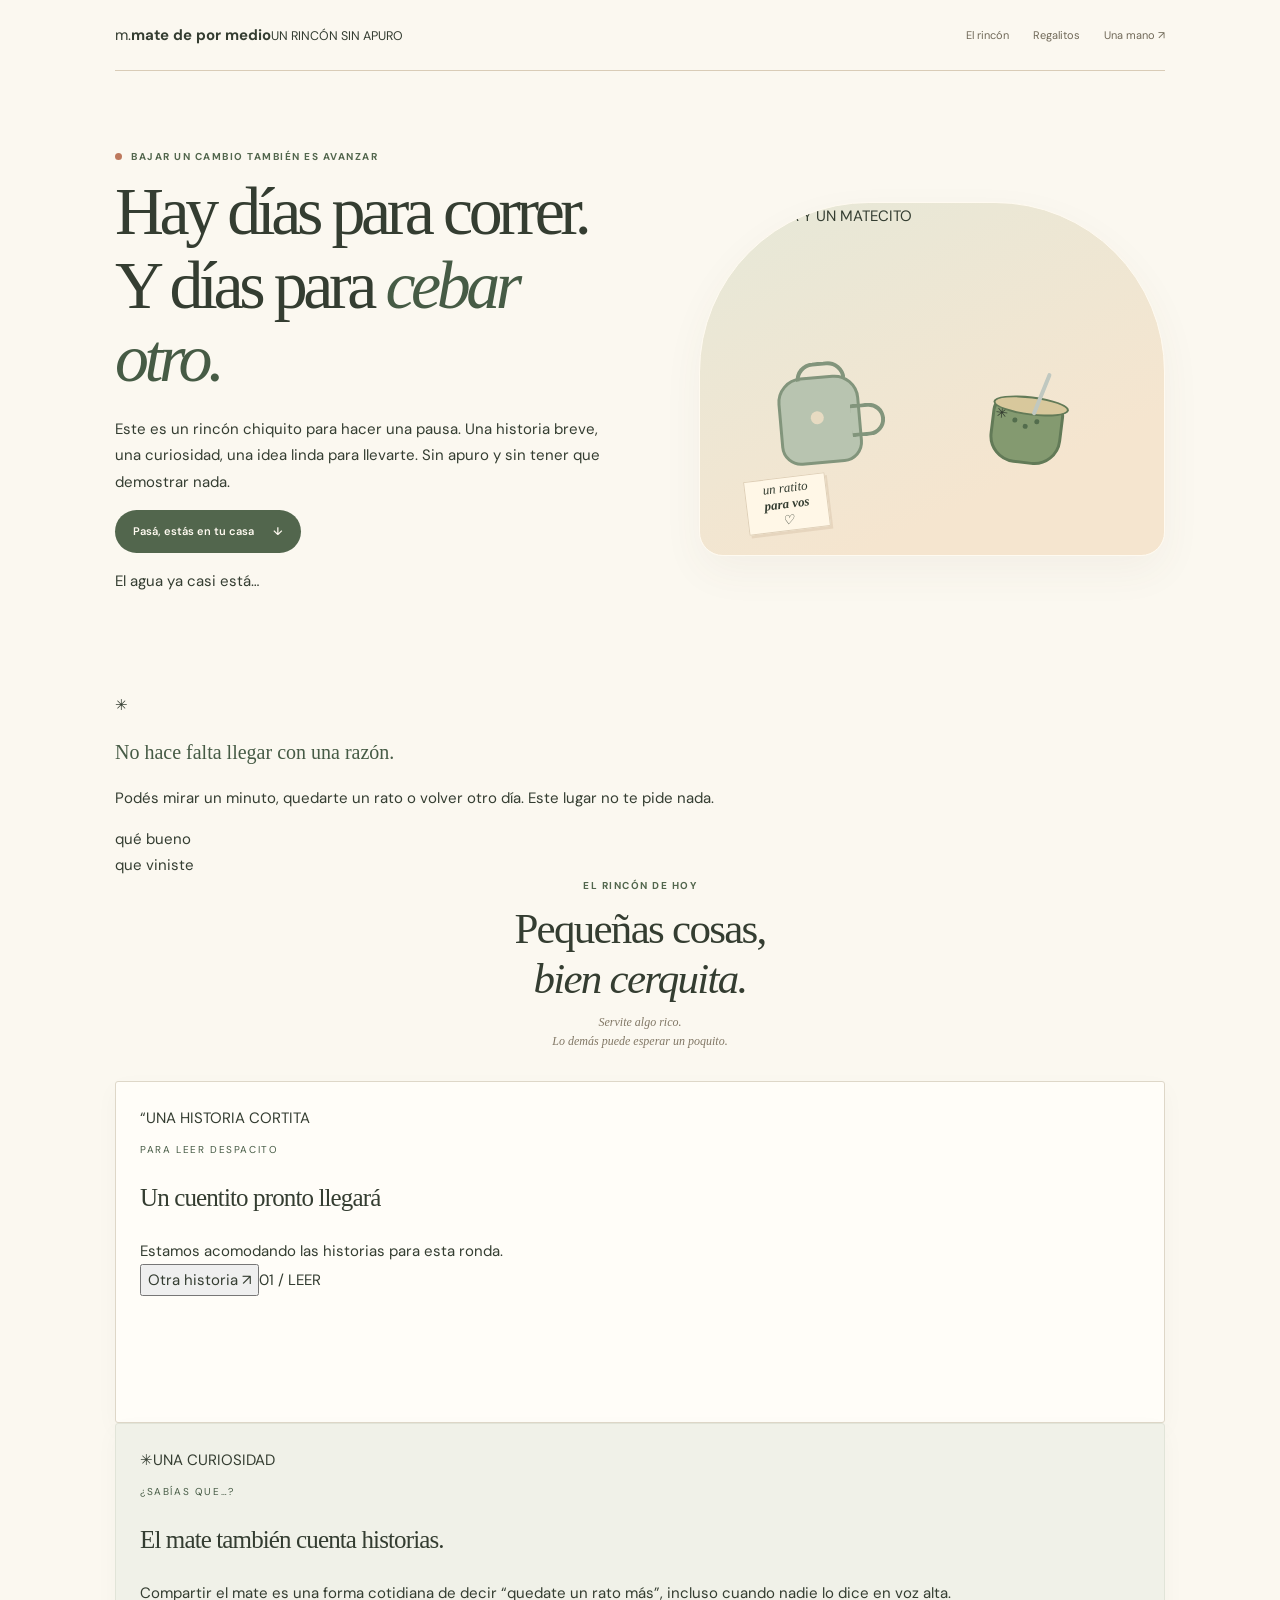
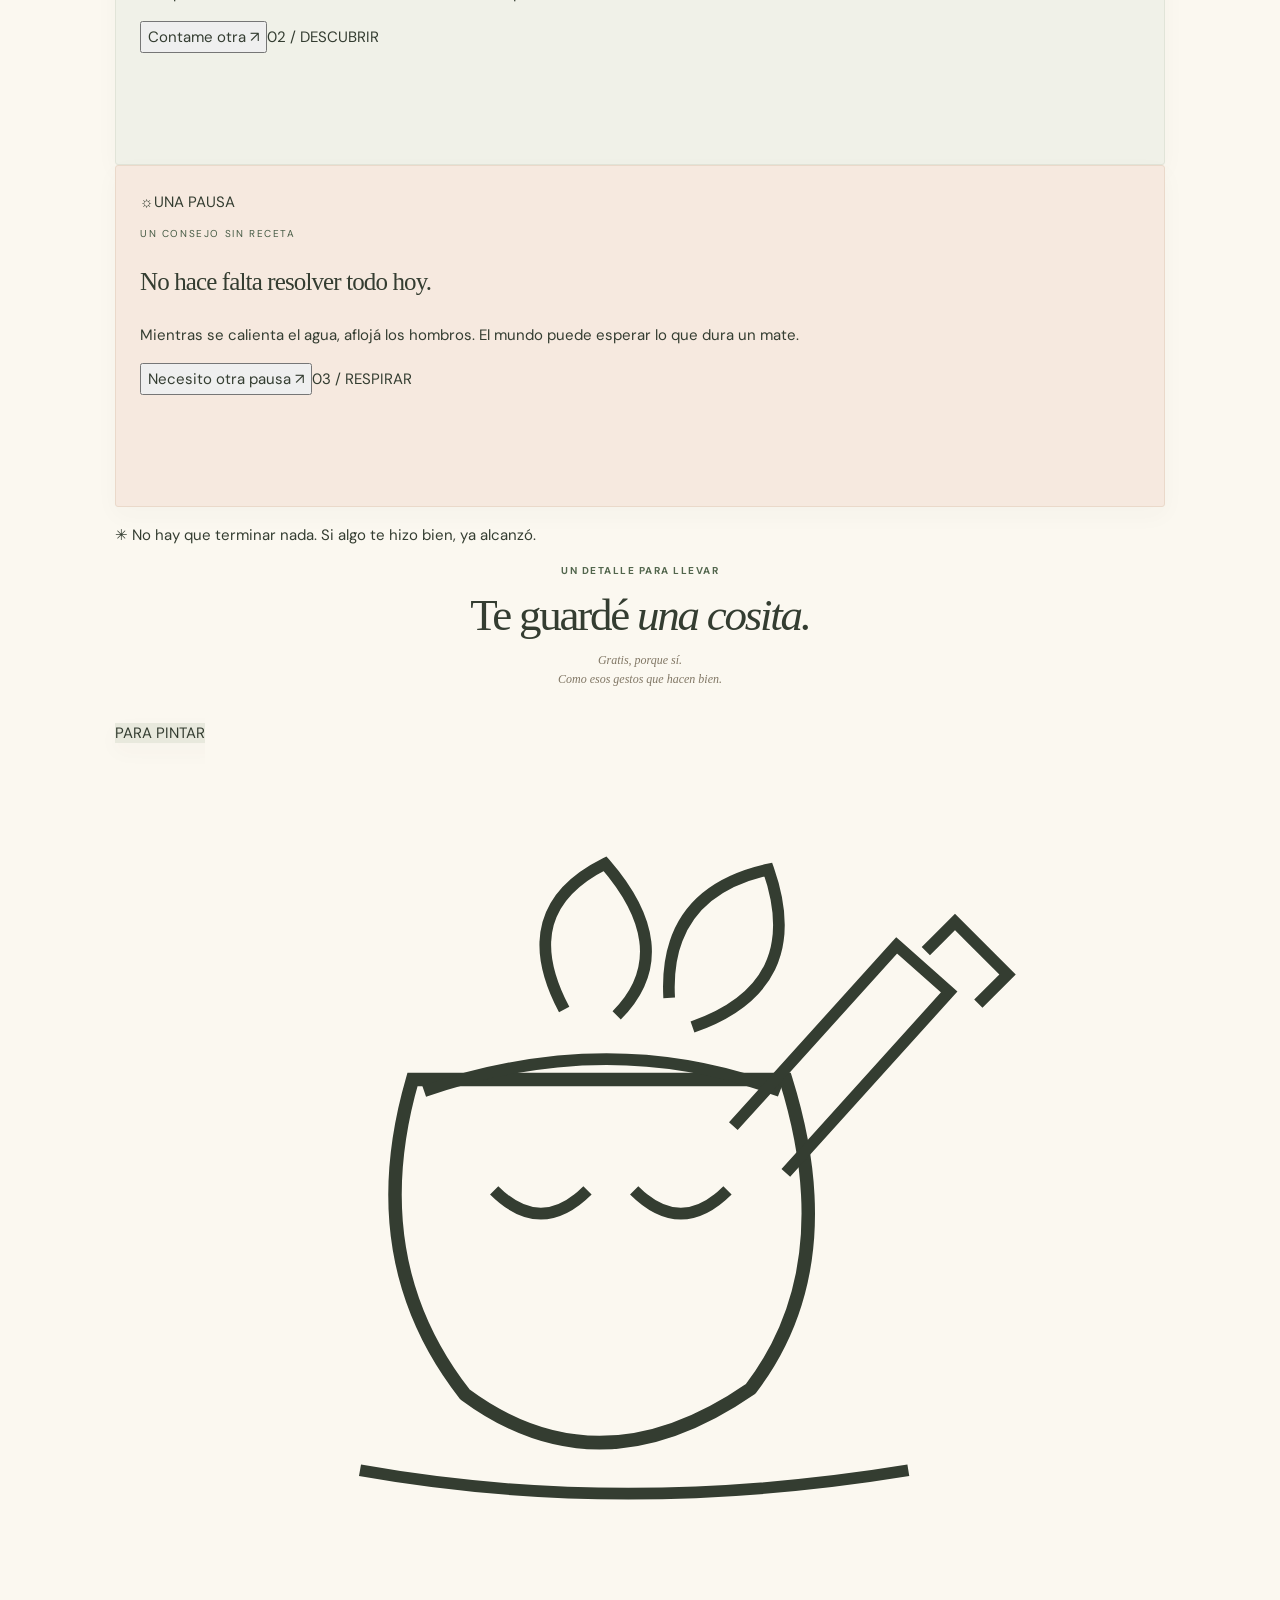
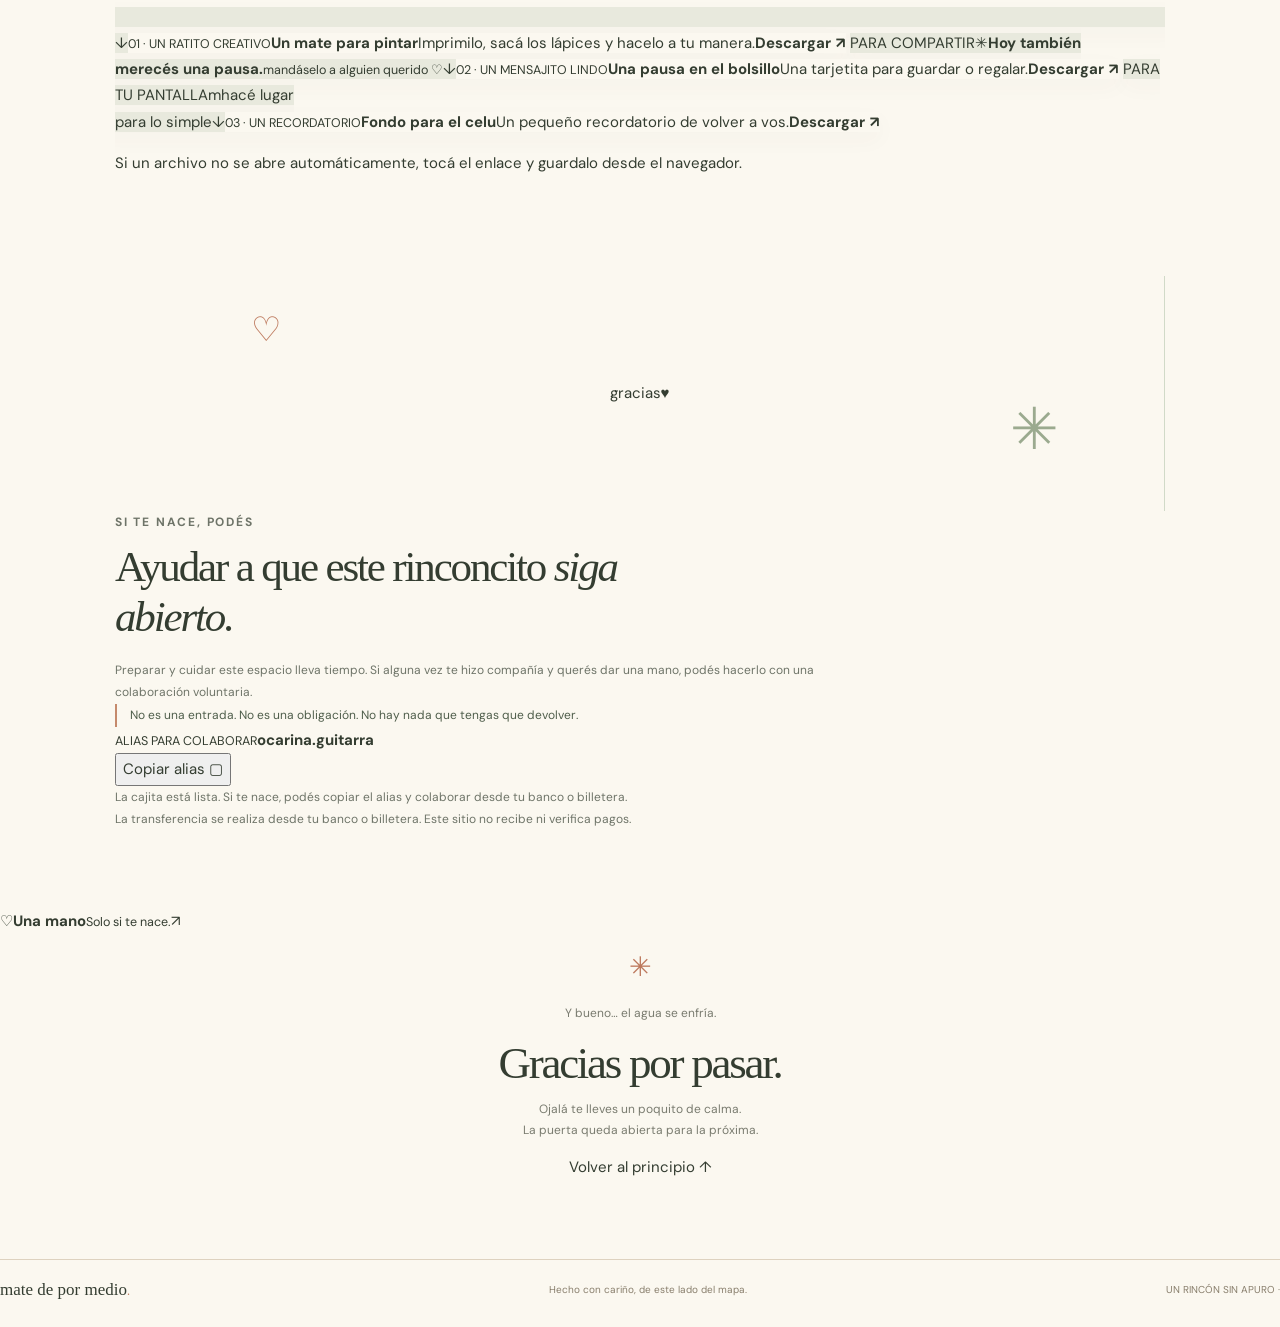
==== commit e39c389d: "Reconstrucción desde cero: nueva experiencia Mate de por Medio" ====
--- a/index.html
+++ b/index.html
@@ -1,166 +1,66 @@
 <!doctype html>
 <html lang="es-AR">
 <head>
-  <meta charset="utf-8">
-  <meta name="viewport" content="width=device-width, initial-scale=1">
-  <meta name="theme-color" content="#f3eee4">
-  <meta name="description" content="El rinconcito de Elías: una pausa sencilla, cuentos breves, curiosidades materas y pequeños regalos digitales. Entrá sin apuro.">
-  <title>El rinconcito de Elías · Mate de por Medio</title>
-  <link rel="preconnect" href="https://fonts.googleapis.com">
-  <link rel="preconnect" href="https://fonts.gstatic.com" crossorigin>
-  <link href="https://fonts.googleapis.com/css2?family=DM+Sans:wght@400;500;600;700&family=Fraunces:opsz,wght@9..144,400;9..144,500;9..144,600&display=swap" rel="stylesheet">
-  <link rel="stylesheet" href="styles.css">
-  <script src="content.js" defer></script>
-  <script src="app.js" defer></script>
+<meta charset="utf-8">
+<meta name="viewport" content="width=device-width,initial-scale=1">
+<meta name="theme-color" content="#f6f3eb">
+<meta name="description" content="Un pequeño rincón para hacer una pausa, leer algo breve y volver al día con un poco más de calma.">
+<title>Mate de por Medio — Un rincón sin apuro</title>
+<link rel="preconnect" href="https://fonts.googleapis.com">
+<link rel="preconnect" href="https://fonts.gstatic.com" crossorigin>
+<link href="https://fonts.googleapis.com/css2?family=DM+Sans:wght@400;500;600;700&family=Playfair+Display:ital,wght@0,400;0,500;0,600;1,400;1,500&display=swap" rel="stylesheet">
+<link rel="stylesheet" href="styles.css">
+<script src="app.js" defer></script>
 </head>
 <body>
-  <a class="skip-link" href="#contenido">Saltar al contenido</a>
-  <header class="site-header" id="inicio">
-    <a class="brand" href="#inicio" aria-label="El rinconcito de Elías, inicio">
-      <span class="brand-mark" aria-hidden="true"><span>e</span><i>✳</i></span>
-      <span class="brand-name"><strong>El rinconcito <em>de Elías</em></strong><small>MATE DE POR MEDIO · SIN APURO</small></span>
-    </a>
-    <nav class="main-nav" aria-label="Navegación principal">
-      <a href="#estante">La mesa</a>
-      <a href="#descargas">Regalitos</a>
-      <a href="#colaborar">La cajita</a>
-    </nav>
-  </header>
-
-  <main id="contenido">
-    <section class="hero shell" aria-labelledby="hero-title">
-      <div class="hero-copy">
-        <p class="eyebrow"><span class="eyebrow-line"></span> Un lugarcito para bajar un cambio</p>
-        <h1 id="hero-title">La vida no siempre pide más.<br><em>A veces pide una pausa.</em></h1>
-        <p class="hero-lede">Así que dejá un ratito las corridas en la puerta. Acá hay historias cortitas, curiosidades, ideas amables y alguna cosa linda para llevarte.</p>
-        <div class="hero-actions">
-          <a class="button-main" href="#estante">Arrimá una silla <span aria-hidden="true">↘</span></a>
-          <span class="hero-note">Sin cuenta. Sin apuro. A tu manera.</span>
-        </div>
-        <div class="handwritten">El agua puede esperar un poquito. <span>— Elías</span></div>
-      </div>
-      <div class="hero-scene" role="img" aria-label="Ilustración de un mate, una pava y una pequeña nota sobre una mesa cálida">
-        <div class="scene-window"><span></span><span></span><i></i></div>
-        <div class="scene-sun"></div>
-        <div class="scene-plant plant-one"><i></i><i></i><i></i><b></b></div>
-        <div class="scene-shelf"></div>
-        <div class="scene-kettle"><i></i><b></b></div>
-        <div class="scene-mate"><i></i><b></b><span></span></div>
-        <div class="scene-steam"><i></i><i></i><i></i></div>
-        <div class="scene-note"><span>un ratito</span><small>para vos</small></div>
-        <div class="scene-caption"><span>✳</span> Una mesa sencilla, y tiempo para estar.</div>
-      </div>
-      <div class="hero-index" aria-hidden="true">01 <span>—</span> UN RESPIRO</div>
-    </section>
-
-    <section class="welcome-band shell" aria-label="Bienvenida">
-      <div class="welcome-symbol" aria-hidden="true">♡</div>
-      <div><p class="welcome-title">Pasá, estás en tu casa.</p><p>No hay nada que terminar ni nada que demostrar. Elegí lo que te haga bien, quedate un ratito y seguí con tu día cuando quieras.</p></div>
-      <span class="welcome-doodle" aria-hidden="true">✳</span>
-    </section>
-
-    <section class="table-section shell" id="estante" aria-labelledby="table-title">
-      <div class="section-intro">
-        <div><p class="eyebrow">Lo que quedó sobre la mesa</p><h2 id="table-title">Elegí tu pequeño momento.</h2></div>
-        <p class="section-aside">Tres puertas chiquitas.<br>Ninguna obligación.</p>
-      </div>
-      <div class="moment-grid">
-        <article class="moment-card story-card">
-          <div class="moment-meta"><span class="moment-symbol quote-symbol" aria-hidden="true">“</span><span>01 / LEER DESPACITO</span></div>
-          <p class="card-eyebrow">Historias de sobremesa</p>
-          <h3 id="story-title">El mate que esperaba</h3>
-          <p class="story-tag" id="story-tag">Ficción breve</p>
-          <div class="story-copy" id="story-text" aria-live="polite"><p>Don Jacinto dejaba un mate junto a la ventana. No esperaba a nadie en particular; le gustaba pensar que todavía podía aparecer una charla.</p></div>
-          <button class="text-button" id="next-story" type="button">Otra historia <span aria-hidden="true">↗</span></button>
-          <span class="card-decoration decoration-story" aria-hidden="true">❧</span>
-        </article>
-
-        <article class="moment-card fact-card">
-          <div class="moment-meta"><span class="moment-symbol" aria-hidden="true">✳</span><span>02 / DESCUBRIR</span></div>
-          <p class="card-eyebrow">Una curiosidad matera</p>
-          <h3>Un dato para cebar la charla.</h3>
-          <p id="fact-text" class="fact-copy" aria-live="polite">La yerba mate se obtiene de las hojas de Ilex paraguariensis, un árbol nativo de Sudamérica.</p>
-          <button class="text-button" id="next-fact" type="button">Contame otra <span aria-hidden="true">↗</span></button>
-          <span class="card-decoration decoration-fact" aria-hidden="true">✿</span>
-        </article>
-
-        <article class="moment-card pause-card">
-          <div class="moment-meta"><span class="moment-symbol" aria-hidden="true">☼</span><span>03 / TOMAR AIRE</span></div>
-          <p class="card-eyebrow">Un consejito de la casa</p>
-          <h3 id="tip-title">No hace falta resolver todo hoy.</h3>
-          <p id="tip-text" class="tip-copy">Mientras se calienta el agua, aflojá los hombros. El mundo puede esperar lo que dura un mate.</p>
-          <button class="text-button" id="next-tip" type="button">Dame otro ratito <span aria-hidden="true">↗</span></button>
-          <span class="card-decoration decoration-pause" aria-hidden="true">~</span>
-        </article>
-      </div>
-      <p class="little-reminder"><span aria-hidden="true">✦</span> No hace falta leer todo. Con una sola cosita alcanza.</p>
-    </section>
-
-    <section class="gift-section" id="descargas" aria-labelledby="gifts-title">
-      <div class="shell">
-        <div class="gift-heading">
-          <div><p class="eyebrow">Pequeños regalos digitales</p><h2 id="gifts-title">Algo lindo para llevarte.</h2><p>Para guardar, imprimir o compartir con alguien. Son tuyos, gratis y sin pedir permiso.</p></div>
-          <div class="gift-seal" aria-hidden="true"><span>HECHO</span><b>con<br>cariño</b><span>✳</span></div>
-        </div>
-        <div class="gift-grid">
-          <article class="gift-card">
-            <a class="gift-art art-coloring" href="descargas/dibujo-matero.svg" download aria-label="Descargar dibujo matero para pintar">
-              <span class="art-label">01 · PARA PINTAR</span><img src="descargas/dibujo-matero.svg" alt="Dibujo lineal de un mate con hojas para colorear"><span class="art-download" aria-hidden="true">↓</span>
-            </a>
-            <div class="gift-copy"><p class="gift-category">Un ratito creativo</p><h3>Dibujo matero</h3><p>Un dibujo sencillo para pintar con lápices, fibras o lo que tengas a mano.</p><a class="gift-link" href="descargas/dibujo-matero.svg" download>Guardar el dibujo <span aria-hidden="true">↓</span></a></div>
-          </article>
-          <article class="gift-card">
-            <a class="gift-art art-postcard" href="descargas/tarjetita-pausa.svg" download aria-label="Descargar tarjeta Una pausa bonita">
-              <span class="art-label">02 · PARA REGALAR</span><img src="descargas/tarjetita-pausa.svg" alt="Tarjeta ilustrada que dice Pará un poquito, también es avanzar"><span class="art-download" aria-hidden="true">↓</span>
-            </a>
-            <div class="gift-copy"><p class="gift-category">Una palabra amable</p><h3>Una pausa bonita</h3><p>Una tarjetita para vos o para alguien que necesite respirar un poco.</p><a class="gift-link" href="descargas/tarjetita-pausa.svg" download>Guardar la tarjeta <span aria-hidden="true">↓</span></a></div>
-          </article>
-          <article class="gift-card">
-            <a class="gift-art art-wallpaper" href="descargas/fondo-matero.svg" download aria-label="Descargar fondo de pantalla matero">
-              <span class="art-label">03 · PARA TU PANTALLA</span><img src="descargas/fondo-matero.svg" alt="Fondo de pantalla cálido con un mate y hojas"><span class="art-download" aria-hidden="true">↓</span>
-            </a>
-            <div class="gift-copy"><p class="gift-category">Un rincón en el celu</p><h3>Fondo matero</h3><p>Un fondo tranquilo para el celular o la computadora.</p><a class="gift-link" href="descargas/fondo-matero.svg" download>Guardar el fondo <span aria-hidden="true">↓</span></a></div>
-          </article>
-        </div>
-        <p class="gift-footnote"><span aria-hidden="true">✳</span> Los archivos se abren en el navegador y conservan su calidad al imprimir.</p>
-      </div>
-    </section>
-
-    <aside class="support-float" aria-label="Colaboración voluntaria">
-      <span class="support-float-icon" aria-hidden="true">♡</span>
-      <div><strong>La cajita</strong><p>Si te nace, podés colaborar. <b>No es obligatorio.</b></p></div>
-      <a href="#colaborar" aria-label="Conocer la colaboración voluntaria">Ver <span aria-hidden="true">↗</span></a>
-    </aside>
-
-    <section class="support-section shell" id="colaborar" aria-labelledby="support-title">
-      <div class="support-paper">
-        <div class="support-illustration" aria-hidden="true"><span class="support-heart">♡</span><div class="support-jar"><i></i><b>✳</b></div><span class="support-leaf">❧</span></div>
-        <div class="support-copy">
-          <p class="eyebrow">Una cajita, sin compromiso</p>
-          <h2 id="support-title">Si te nace, podés ayudar a que siga creciendo.</h2>
-          <p>Este rinconcito es libre y va a seguir siendo libre. Si algo de lo que encontraste acá te hizo bien y querés acompañar el proyecto, podés dejar una colaboración voluntaria.</p>
-          <p class="support-promise">No hay monto esperado. No hace falta colaborar. Nada se desbloquea ni cambia si no lo hacés.</p>
-          <div class="support-status" id="support-status" aria-live="polite"><span class="status-dot" aria-hidden="true"></span><span id="support-status-text">La cajita está lista para quien quiera acompañar.</span></div>
-          <div class="support-action" id="support-action">
-            <span class="alias-label">Alias para colaborar</span>
-            <div class="alias-row"><code id="support-alias">ocarina.guitarra</code><button class="copy-button" id="copy-alias" type="button">Copiar alias</button></div>
-            <p class="support-small">Copiá el alias y hacé la transferencia desde tu banco o billetera, solo si querés. Este sitio no recibe ni verifica pagos.</p>
-          </div>
-        </div>
-      </div>
-    </section>
-
-    <section class="closing shell" aria-labelledby="closing-title">
-      <div class="closing-ornament" aria-hidden="true"><span>✳</span><i></i><span>✿</span></div>
-      <p class="eyebrow">Bueno, por hoy</p>
-      <h2 id="closing-title">Ojalá te lleves algo lindo.</h2>
-      <p>Una idea, una sonrisa, un dibujo o simplemente cinco minutos tuyos. La puerta queda abierta para cuando quieras volver.</p>
-      <a class="closing-link" href="#inicio">Volver a la mesa <span aria-hidden="true">↑</span></a>
-    </section>
-  </main>
-
-  <footer class="site-footer">
-    <div class="footer-inner shell"><a class="footer-brand" href="#inicio"><span class="footer-mark" aria-hidden="true">✳</span> El rinconcito de Elías</a><p>Un pequeño proyecto independiente, hecho con cariño.</p><span class="footer-note">Acceso libre · Sin cuentas · Sin apuro</span></div>
-  </footer>
+<header class="topbar">
+  <a class="identity" href="#inicio" aria-label="Mate de por Medio, inicio"><span class="identity-mark" aria-hidden="true">m<span>.</span></span><span><strong>mate de por medio</strong><small>UN RINCÓN SIN APURO</small></span></a>
+  <nav aria-label="Navegación principal"><a href="#rincon">El rincón</a><a href="#regalitos">Regalitos</a><a class="nav-support" href="#colaborar">Una mano <span>↗</span></a></nav>
+</header>
+<main id="inicio">
+  <section class="hero wrap">
+    <div class="hero-copy">
+      <p class="kicker"><span></span> BAJAR UN CAMBIO TAMBIÉN ES AVANZAR</p>
+      <h1>Hay días para correr.<br>Y días para <em>cebar otro.</em></h1>
+      <p class="hero-description">Este es un rincón chiquito para hacer una pausa. Una historia breve, una curiosidad, una idea linda para llevarte. Sin apuro y sin tener que demostrar nada.</p>
+      <a class="primary-link" href="#rincon">Pasá, estás en tu casa <span>↓</span></a>
+      <p class="hand-note">El agua ya casi está…</p>
+    </div>
+    <div class="hero-art" role="img" aria-label="Ilustración cálida de una mesa junto a la ventana con un mate y una pava">
+      <div class="art-window"><span class="sun"></span><i class="window-cross vertical"></i><i class="window-cross horizontal"></i><div class="hill hill-back"></div><div class="hill hill-front"></div></div>
+      <div class="art-plant"><i></i><i></i><i></i><i></i><b></b></div>
+      <div class="art-table"></div>
+      <div class="art-kettle"><span></span><i></i><b></b></div>
+      <div class="art-mate"><span class="mate-leaf">✳</span><i></i><b></b></div>
+      <div class="art-paper"><span>un ratito</span><strong>para vos</strong><i>♡</i></div>
+      <div class="art-caption">CASA, CALMA Y UN MATECITO</div>
+    </div>
+  </section>
+  <section class="welcome wrap" aria-label="Bienvenida"><span class="welcome-flower">✳</span><div><p class="welcome-title">No hace falta llegar con una razón.</p><p>Podés mirar un minuto, quedarte un rato o volver otro día. Este lugar no te pide nada.</p></div><span class="welcome-scribble" aria-hidden="true">qué bueno<br>que viniste</span></section>
+  <section class="moments wrap" id="rincon">
+    <div class="section-heading"><div><p class="kicker">EL RINCÓN DE HOY</p><h2>Pequeñas cosas,<br><em>bien cerquita.</em></h2></div><p class="section-aside">Servite algo rico.<br>Lo demás puede esperar un poquito.</p></div>
+    <div class="moment-grid">
+      <article class="moment-card story-card"><div class="card-top"><span class="card-symbol">“</span><span class="card-type">UNA HISTORIA CORTITA</span></div><p class="eyebrow" id="story-category">PARA LEER DESPACITO</p><h3 id="story-title">El banco de la plaza</h3><div id="story-text" class="story-text"><p>Hay bancos que conocen más secretos que cualquier diario. Este guardaba el de un hombre que todos los jueves llevaba dos mandarinas.</p></div><button class="text-action" id="next-story" type="button">Otra historia <span>↗</span></button><span class="card-number">01 / LEER</span></article>
+      <article class="moment-card fact-card"><div class="card-top"><span class="card-symbol">✳</span><span class="card-type">UNA CURIOSIDAD</span></div><p class="eyebrow">¿SABÍAS QUE…?</p><h3>El mate también cuenta historias.</h3><p id="fact-text" class="moment-body">Compartir el mate es una forma cotidiana de decir “quedate un rato más”, incluso cuando nadie lo dice en voz alta.</p><button class="text-action" id="next-fact" type="button">Contame otra <span>↗</span></button><span class="card-number">02 / DESCUBRIR</span></article>
+      <article class="moment-card pause-card"><div class="card-top"><span class="card-symbol">☼</span><span class="card-type">UNA PAUSA</span></div><p class="eyebrow">UN CONSEJO SIN RECETA</p><h3 id="tip-title">Aflojá los hombros.</h3><p id="tip-text" class="moment-body">Soltá un poquito la mandíbula, apoyá bien los pies y respirà sin apurarte. No tenés que resolver todo en este instante.</p><button class="text-action" id="next-tip" type="button">Necesito otra pausa <span>↗</span></button><span class="card-number">03 / RESPIRAR</span></article>
+    </div>
+    <p class="little-footnote"><span>✳</span> No hay que terminar nada. Si algo te hizo bien, ya alcanzó.</p>
+  </section>
+  <section class="gifts" id="regalitos"><div class="wrap">
+    <div class="section-heading gift-heading"><div><p class="kicker">UN DETALLE PARA LLEVAR</p><h2>Te guardé <em>una cosita.</em></h2></div><p class="section-aside">Gratis, porque sí.<br>Como esos gestos que hacen bien.</p></div>
+    <div class="gift-grid">
+      <a class="gift-card" href="descargas/dibujo-matero.svg" download><span class="gift-art coloring-art"><span class="art-chip">PARA PINTAR</span><svg viewBox="0 0 180 150" aria-hidden="true"><path d="M51 57 Q42 88 60 111 Q83 128 109 110 Q125 89 115 57Z" fill="none" stroke="currentColor" stroke-width="2.3"/><path d="M53 59 Q85 48 114 59M65 76q8 8 16 0m8 0q8 8 16 0" fill="none" stroke="currentColor" stroke-width="2"/><path d="M106 65l28-31 9 8-28 31M139 35l5-5 9 9-5 5" fill="none" stroke="currentColor" stroke-width="2"/><path d="M42 124q45 8 94 0" fill="none" stroke="currentColor" stroke-width="2"/><path d="M77 45q-9-17 7-25 13 15 2 26M95 43q-1-18 17-22 7 20-13 27" fill="none" stroke="currentColor" stroke-width="2"/></svg><span class="download-dot">↓</span></span><span class="gift-info"><small>01 · UN RATITO CREATIVO</small><strong>Un mate para pintar</strong><span>Imprimilo, sacá los lápices y hacelo a tu manera.</span><b>Descargar <i>↗</i></b></span></a>
+      <a class="gift-card" href="descargas/tarjetita-pausa.svg" download><span class="gift-art note-art"><span class="art-chip">PARA COMPARTIR</span><span class="mini-flower">✳</span><strong>Hoy también<br>merecés una pausa.</strong><small>mandáselo a alguien querido ♡</small><span class="download-dot">↓</span></span><span class="gift-info"><small>02 · UN MENSAJITO LINDO</small><strong>Una pausa en el bolsillo</strong><span>Una tarjetita para guardar o regalar.</span><b>Descargar <i>↗</i></b></span></a>
+      <a class="gift-card" href="descargas/fondo-matero.svg" download><span class="gift-art wallpaper-art"><span class="art-chip">PARA TU PANTALLA</span><span class="wall-sun"></span><span class="wall-mate">m</span><span class="wall-text">hacé lugar<br>para lo simple</span><span class="download-dot">↓</span></span><span class="gift-info"><small>03 · UN RECORDATORIO</small><strong>Fondo para el celu</strong><span>Un pequeño recordatorio de volver a vos.</span><b>Descargar <i>↗</i></b></span></a>
+    </div><p class="gift-note">Si un archivo no se abre automáticamente, tocá el enlace y guardalo desde el navegador.</p>
+  </div></section>
+  <section class="support-section wrap" id="colaborar">
+    <div class="support-illustration" aria-hidden="true"><div class="support-heart">♡</div><div class="jar"><span>gracias</span><b>♥</b><i></i></div><div class="support-leaf">✳</div></div>
+    <div class="support-copy"><p class="kicker">SI TE NACE, PODÉS</p><h2>Ayudar a que este rinconcito <em>siga abierto.</em></h2><p>Preparar y cuidar este espacio lleva tiempo. Si alguna vez te hizo compañía y querés dar una mano, podés hacerlo con una colaboración voluntaria.</p><p class="support-promise">No es una entrada. No es una obligación. No hay nada que tengas que devolver.</p><div class="alias-box"><div><small>ALIAS PARA COLABORAR</small><strong id="support-alias">ocarina.guitarra</strong></div><button id="copy-alias" type="button">Copiar alias <span>▢</span></button></div><p class="support-status" id="support-status-text" role="status">La colaboración es completamente opcional. Todo el contenido sigue siendo gratuito.</p><p class="support-disclaimer">La transferencia se realiza desde tu banco o billetera. Este sitio no recibe ni verifica pagos.</p></div>
+  </section>
+  <aside class="support-tab" aria-label="Colaboración voluntaria"><span class="support-tab-icon">♡</span><span><strong>Una mano</strong><small>Solo si te nace.</small></span><a href="#colaborar" aria-label="Ver cómo colaborar">↗</a></aside>
+  <section class="closing"><span class="closing-star">✳</span><p>Y bueno… el agua se enfría.</p><h2>Gracias por pasar.</h2><p class="closing-sub">Ojalá te lleves un poquito de calma.<br>La puerta queda abierta para la próxima.</p><a href="#inicio">Volver al principio ↑</a></section>
+</main>
+<footer class="footer"><a class="footer-brand" href="#inicio">mate de por medio<span>.</span></a><p>Hecho con cariño, de este lado del mapa.</p><span>UN RINCÓN SIN APURO · <span id="year"></span></span></footer>
 </body>
 </html>
--- a/styles.css
+++ b/styles.css
@@ -12,3 +12,68 @@
 @media(max-width:780px){.wrap,.topbar{width:min(100% - 34px,570px)}.topbar{padding:16px 0;align-items:flex-start}.brand-symbol{width:38px;height:38px}.brand-words strong{font-size:16px}.brand-words small{font-size:8px}.topbar nav{gap:14px;align-self:center}.topbar nav a{font-size:10px}.hero{grid-template-columns:1fr;gap:27px;padding-top:40px;padding-bottom:40px}.hero h1{font-size:clamp(49px,10vw,65px)}.hero-art{width:min(100%,480px);height:300px;margin-inline:auto}.welcome-strip{margin-bottom:42px;padding:17px}.section{padding-bottom:54px}.offer-grid{grid-template-columns:1fr;gap:12px}.offer-card{padding:20px}.card-topline{margin-bottom:13px}.offer-card h3{font-size:23px}.fact-copy,.tip-copy{min-height:0}.downloads-section{padding:43px 0}.downloads-heading{align-items:flex-start}.download-stamp{width:70px;height:70px;font-size:10px}.download-grid{grid-template-columns:1fr;gap:28px}.download-preview{aspect-ratio:1.55;max-width:100%}.download-item>p:not(.mini-kicker){min-height:0}.support-section{padding-top:40px}.support-note{grid-template-columns:36px minmax(0,1fr);gap:13px;padding:22px 18px}.support-flower{width:35px;height:35px;font-size:20px}.footer{flex-wrap:wrap}.footer p{order:3;width:100%}.footer>span{margin-left:auto}}
 @media(max-width:430px){.topbar{flex-wrap:wrap;gap:13px}.topbar nav{width:100%;justify-content:space-between;border-top:1px solid #e1d5c1;padding-top:10px}.hero-art{height:260px}.art-kettle{left:15%;transform:scale(.9) rotate(-5deg);transform-origin:bottom left}.art-mate{right:19%}.art-paper{left:7%;width:74px}.welcome-strip{align-items:flex-start}.downloads-heading{gap:12px}.download-stamp{width:62px;height:62px}.alias-row code{min-width:0;overflow-wrap:anywhere}.copy-button{width:100%}.support-copy h2{font-size:28px}}
 @media(prefers-reduced-motion:reduce){*,*::before,*::after{scroll-behavior:auto!important;animation-duration:.01ms!important;animation-iteration-count:1!important;transition-duration:.01ms!important}}
+
+
+/* REDISENO EDITORIAL: mesa, papel y una pausa amable */
+:root{--forest:#465b45;--clay:#bd795d;--paper:#fbf8f0;--cream:#f3eee4;--line:#ded7c8;--serif:'Fraunces',Georgia,serif;--sans:'DM Sans',Arial,sans-serif}
+body{background:var(--paper);color:#343d31}
+.shell{width:min(1120px,calc(100% - 52px))}
+.site-header{width:min(1240px,calc(100% - 52px));padding:23px 0 20px;border-color:var(--line)}
+.brand-mark{position:relative;border:1px solid #c7cebb;background:#e8ecdf;color:var(--forest);font-style:italic}
+.brand-mark i{position:absolute;right:-3px;top:-5px;color:var(--clay);font:14px var(--sans);font-style:normal}
+.brand-name strong{font-size:20px;letter-spacing:-.04em}.brand-name em{color:var(--forest);font-weight:400}
+.main-nav{gap:29px}.main-nav a{font-weight:600}
+.hero{gap:clamp(35px,6vw,80px);padding-top:78px;padding-bottom:83px}
+.eyebrow{display:flex;align-items:center;gap:10px;color:var(--forest);font-size:10px;letter-spacing:.16em}
+.eyebrow-line{width:24px;height:1px;background:var(--clay)}
+.hero h1{font-size:clamp(43px,5.3vw,69px);line-height:1.08;letter-spacing:-.065em}
+.hero h1 em{color:var(--forest);font-weight:400}.hero-lede{font-size:14px;line-height:2}
+.hero-actions{display:flex;align-items:center;flex-wrap:wrap;gap:17px;margin-top:29px}
+.button-main{display:inline-flex;gap:25px;padding:13px 18px;border-radius:3px;background:var(--forest);color:#fffdf6;font-size:11px;font-weight:700;box-shadow:0 7px 18px #465b451f}
+.button-main:hover{background:#354b36;transform:translateY(-2px)}
+.hero-note{font-size:10px}.handwritten{color:#a07158;font:italic 17px var(--serif);transform:rotate(-2deg)}.handwritten span{color:#747765}
+.hero-scene{height:410px;isolation:isolate;border-radius:180px 180px 7px 7px;background:linear-gradient(150deg,#e4e9dc,#e8e5d5 48%,#f0dfcb);box-shadow:0 18px 45px #3e392a12}
+.scene-window{position:absolute;top:13%;left:16%;width:37%;height:38%;border:7px solid #f8f4e9;background:#c9d7c2;box-shadow:0 0 0 1px #b4c0a9}
+.scene-window span{position:absolute;background:#f8f4e9}.scene-window span:first-child{left:49%;top:0;bottom:0;width:5px}.scene-window span:nth-child(2){left:0;right:0;top:53%;height:5px}.scene-window i{position:absolute;right:7%;top:12%;width:53px;height:53px;border-radius:50%;background:#e5c58e}
+.scene-sun{background:#dfbd7f;opacity:.78}.scene-plant i{background:#82977b}.scene-plant i:nth-child(2){background:#a2b094}.scene-plant i:nth-child(3){background:#687f65}.scene-plant b{background:#b8795e;border-color:#d09a7b}
+.scene-shelf{height:19%;background:#c49b72;border-top:8px solid #d8b58c}.scene-kettle{background:#b7c6b0;border-color:#778c72}.scene-kettle:before,.scene-kettle:after,.scene-kettle b{border-color:#778c72}.scene-kettle i{background:#e8ddc5}
+.scene-mate{background:#829873;border-color:#506d4d}.scene-mate:before{border-color:#506d4d;background:#ddc99e}.scene-mate i{background:#b9c3b5}.scene-mate b{background:#496447;box-shadow:12px 5px #496447,24px -1px #496447}
+.scene-note{background:#fff8e9;border-color:#d8c8ac;color:var(--forest);font:italic 16px var(--serif)}.scene-note small{color:var(--clay);font:10px var(--sans)}
+.scene-caption{background:#fffaf0dc;color:#6c7062;font-size:10px}.scene-caption span{color:var(--clay)}
+.hero-index{color:#9b9888;font-size:9px;letter-spacing:.18em}.hero-index span{color:var(--clay)}
+.welcome-band{max-width:1050px;gap:18px;margin-bottom:91px;padding:22px 30px;border:1px solid #dfe4d6;border-radius:4px;background:#edf0e7}
+.welcome-symbol{width:44px;height:44px;border-radius:50%;background:#fffaf0;color:var(--clay);font-size:23px}.welcome-title{color:var(--forest);font:500 20px/1.3 var(--serif)}.welcome-band>div>p:last-child{font-size:12px}.welcome-doodle{color:#bdc9b1}
+.table-section{padding-bottom:92px}.section-intro{align-items:end;margin-bottom:29px}.section-intro h2,.gift-heading h2,.support-copy h2,.closing h2{font:500 clamp(32px,4vw,45px)/1.16 var(--serif);letter-spacing:-.05em}
+.section-aside{color:#8c8b7c;font:italic 14px/1.6 var(--serif)}
+.moment-grid{gap:17px}.moment-card{min-height:342px;padding:23px 24px 24px;border:1px solid var(--line);border-radius:3px;background:#fffdf8;box-shadow:0 8px 24px #4d473608}
+.fact-card{border-color:#e1e4d8;background:#f0f1e8}.pause-card{border-color:#ead9ca;background:#f6e9df}
+.moment-meta{margin-bottom:22px;color:#929181;font-size:9px;letter-spacing:.12em}.moment-symbol{width:39px;height:39px;background:#e7ebdf;color:var(--forest);font-size:21px}
+.quote-symbol{background:#f2e4d7;color:var(--clay);font:36px/1 var(--serif)}.pause-card .moment-symbol{background:#f1d8c8;color:#a76d52}
+.card-eyebrow{color:var(--forest);font-size:9px;font-weight:700;letter-spacing:.13em}.moment-card h3{font:500 25px/1.18 var(--serif);letter-spacing:-.035em}
+.story-tag{color:#a17860;font-size:9px;letter-spacing:.09em}.story-copy,.fact-copy,.tip-copy{color:#737367;font-size:12px;line-height:1.9}.fact-copy,.tip-copy{min-height:105px}
+.text-button{gap:15px;border-bottom:1px solid #aeb9a4;color:var(--forest);font-size:11px}.text-button:hover{gap:21px}
+.card-decoration{color:#eae8db;font-size:75px}.decoration-fact{color:#e2e6d8}.decoration-pause{color:#efd7c5}
+.little-reminder{margin-top:22px;color:#858678;font-size:10px}.little-reminder span{color:var(--clay)}
+.gift-section{padding:72px 0 67px;border-color:#e6dfd1;background:#f0ece2}
+.gift-heading{margin-bottom:31px}.gift-heading>div:first-child>p:last-child{font-size:12px}.gift-seal{width:92px;height:92px;border:1px dashed #b4aa92;color:#8b8069}.gift-seal b{font:italic 16px/1.05 var(--serif)}.gift-seal span:last-child{color:var(--clay)}
+.gift-grid{gap:23px}.gift-card{border-color:#e0d8c9;background:var(--paper);box-shadow:0 8px 22px #554a3508}.gift-art{border-color:#e0d8c9;background:#e8e9dd}.gift-art:hover{background:#e0e5d5}
+.art-label{background:#fffaf0dc;color:#707663;font-size:8px}.art-download{background:#fffaf0;color:var(--forest)}
+.gift-copy{padding:19px 19px 21px}.gift-category{color:var(--clay);font-size:9px;letter-spacing:.12em}.gift-copy h3{font:500 24px/1.2 var(--serif)}.gift-copy>p:not(.gift-category){font-size:11px}.gift-link{border-color:#b2bda8;color:var(--forest);font-size:10px}
+.gift-footnote{color:#858678;font-size:10px}.gift-footnote span{color:var(--clay)}
+.support-float{position:fixed;z-index:30;right:14px;top:43%;display:grid;grid-template-columns:36px minmax(110px,148px);align-items:center;gap:9px;width:205px;padding:12px;border:1px solid #dcd3c2;border-radius:5px;background:#fffdf8;box-shadow:0 9px 32px #403c301c;transform:translateX(calc(100% - 49px));transition:transform .25s}
+.support-float:hover,.support-float:focus-within{transform:translateX(0)}.support-float-icon{display:grid;place-items:center;width:35px;height:35px;border-radius:50%;background:#f1e0d3;color:#a66b52;font-size:20px}
+.support-float strong{display:block;font:500 17px/1.2 var(--serif)}.support-float p{margin:3px 0 0;color:#747568;font-size:9px;line-height:1.5}.support-float p b{color:var(--forest)}.support-float>a{grid-column:2;display:inline-flex;gap:8px;align-items:center;justify-self:start;margin-top:-3px;color:var(--forest);font-size:10px;font-weight:700}
+.support-section{padding-top:85px;padding-bottom:77px}.support-paper{display:grid;grid-template-columns:.7fr 1.3fr;align-items:center;gap:clamp(25px,6vw,78px);padding:clamp(26px,5vw,58px);border:1px solid #dbe2d3;background:#e9ede2;box-shadow:var(--shadow)}
+.support-illustration{position:relative;display:grid;place-items:center;min-height:235px;border-right:1px solid #d1dac8}.support-heart{position:absolute;left:13%;top:10%;color:var(--clay);font-size:34px}
+.support-jar{position:relative;display:grid;place-items:center;width:132px;height:143px;margin-top:22px;border:3px solid #7b9275;border-top:0;border-radius:13px 13px 29px 29px;background:#f7f4e9;box-shadow:9px 10px 0 #d5ddcc}.support-jar:before{content:"";position:absolute;top:-10px;left:-7px;right:-7px;height:17px;border:3px solid #7b9275;border-radius:6px;background:#c5d0b9}.support-jar:after{content:"";position:absolute;left:13px;right:13px;top:20px;height:2px;background:#e1e5d7}.support-jar i{position:absolute;left:24px;top:47px;width:23px;height:23px;border:2px solid #a5b49b;border-radius:50% 0}.support-jar b{color:var(--clay);font:34px var(--serif)}.support-leaf{position:absolute;right:10%;bottom:13%;color:#9baa8f;font-size:58px}
+.support-copy h2{max-width:570px;margin-bottom:17px;font-size:clamp(31px,3.6vw,43px)}.support-copy>p:not(.eyebrow){color:#6e7468;font-size:12px;line-height:1.9}.support-copy .support-promise{padding-left:13px;border-left:2px solid #c58a6c;color:#4f5e4b!important}
+.support-status{display:flex;gap:9px;margin:19px 0 12px;color:#58664f;font-size:10px}.status-dot{width:7px;height:7px;margin-top:5px;border-radius:50%;background:#7b9870}
+.support-action{padding:15px 16px;border:1px solid #d9dfd0;background:#fbf8f0}.alias-label{display:block;margin-bottom:7px;color:#828575;font-size:9px;font-weight:700;letter-spacing:.12em}.alias-row{display:flex;align-items:center;flex-wrap:wrap;gap:9px}.alias-row code{overflow-wrap:anywhere;color:var(--forest);font:600 16px var(--sans)}.copy-button{padding:9px 12px;border:1px solid var(--forest);border-radius:2px;background:var(--forest);color:#fffdf7;font-size:10px;font-weight:700}.copy-button:disabled{opacity:.45}.support-small{margin:10px 0 0;color:#878779;font-size:9px;line-height:1.7}
+.closing{padding:9px 0 79px}.closing-ornament{display:flex;align-items:center;gap:12px;margin-bottom:16px;color:#b2bea6}.closing-ornament i{width:45px;height:1px;background:#d6cbb8}.closing>p:not(.eyebrow){max-width:490px;color:#797b6f;font-size:12px}.closing-link{border-color:#aab7a0;color:var(--forest);font-size:11px}.site-footer{border-color:#ddd6c7;background:#e9e6da}.footer-inner{padding-top:20px;padding-bottom:20px}.footer-brand{font:500 17px var(--serif)}.footer-mark{color:var(--clay)}
+@media(max-width:850px){.shell{width:min(700px,calc(100% - 36px))}.site-header{width:calc(100% - 36px)}.hero{gap:28px;padding-top:59px;padding-bottom:70px}.hero h1{font-size:clamp(40px,6.4vw,56px)}.hero-scene{height:355px}.moment-card{padding:20px 18px;min-height:360px}.moment-card h3{font-size:22px}.gift-grid{gap:15px}.gift-copy{padding:16px 14px 18px}.support-paper{grid-template-columns:.55fr 1.45fr;gap:28px;padding:30px}}
+@media(max-width:620px){.shell,.site-header{width:calc(100% - 32px)}.site-header{padding:15px 0}.brand{gap:8px}.brand-mark{width:39px;height:39px;font-size:25px}.brand-name strong{font-size:17px}.brand-name small{font-size:7px;letter-spacing:.1em}.main-nav{gap:12px}.main-nav a{font-size:9px}.hero{grid-template-columns:1fr;gap:26px;padding-top:43px;padding-bottom:54px}.hero-copy{padding-bottom:0}.hero h1{font-size:clamp(42px,11vw,59px)}.hero-lede{font-size:13px;line-height:1.85}.hero-actions{margin-top:22px;gap:13px}.handwritten{margin-top:24px}.hero-scene{height:330px;width:min(100%,430px);justify-self:center;border-radius:150px 150px 5px 5px}.scene-kettle{left:26%;bottom:27%;transform:scale(.88) rotate(-5deg);transform-origin:bottom left}.scene-mate{right:19%;bottom:27%;transform:scale(.9) rotate(7deg);transform-origin:bottom right}.scene-plant{left:8%;transform:scale(.88);transform-origin:bottom left}.scene-note{right:7%;bottom:8%;transform:scale(.88) rotate(7deg);transform-origin:bottom right}.welcome-band{width:calc(100% - 32px);gap:12px;padding:17px 15px;margin-bottom:62px}.welcome-symbol{width:36px;height:36px}.welcome-title{font-size:18px}.welcome-band>div>p:last-child{font-size:11px}.welcome-doodle{font-size:25px}.table-section{padding-bottom:64px}.section-intro{align-items:start;flex-direction:column;gap:8px;margin-bottom:22px}.section-intro h2,.gift-heading h2,.support-copy h2,.closing h2{font-size:clamp(32px,8vw,40px)}.section-aside{text-align:left}.moment-grid{grid-template-columns:1fr;gap:12px}.moment-card{min-height:0;padding:21px}.moment-card h3{font-size:25px}.fact-copy,.tip-copy{min-height:0}.gift-section{padding:52px 0 45px}.gift-heading{align-items:start;gap:12px;margin-bottom:22px}.gift-seal{width:65px;height:65px;font-size:6px}.gift-seal b{font-size:13px}.gift-grid{grid-template-columns:1fr;gap:15px}.gift-card{display:grid;grid-template-columns:.92fr 1.08fr}.gift-art{min-height:180px;aspect-ratio:auto;border-bottom:0;border-right:1px solid #e0d8c9}.art-label{top:8px;left:8px;font-size:6px;padding:4px 5px}.art-download{right:7px;bottom:7px;width:27px;height:27px}.art-coloring img{padding:6px}.gift-copy{display:flex;flex-direction:column;justify-content:center;padding:15px 13px}.gift-category{font-size:7px}.gift-copy h3{font-size:21px}.gift-copy>p:not(.gift-category){min-height:0;font-size:10px;margin-bottom:12px}.gift-link{gap:7px;font-size:9px}.gift-footnote{font-size:9px;text-align:center;align-items:flex-start}.support-float{top:auto;right:8px;bottom:12px;grid-template-columns:31px minmax(100px,133px);gap:7px;width:190px;padding:9px;transform:translateX(calc(100% - 43px));box-shadow:0 7px 24px #403c3025}.support-float:hover,.support-float:focus-within{transform:translateX(0)}.support-float-icon{width:31px;height:31px;font-size:18px}.support-float strong{font-size:15px}.support-float p{font-size:8px}.support-section{padding-top:57px;padding-bottom:56px}.support-paper{grid-template-columns:1fr;gap:23px;padding:23px 17px}.support-illustration{min-height:145px;border-right:0;border-bottom:1px solid #d1dac8;padding-bottom:18px}.support-heart{left:23%;top:0}.support-jar{width:100px;height:108px;margin-top:12px}.support-jar b{font-size:28px}.support-leaf{right:23%;bottom:15%;font-size:43px}.support-copy h2{font-size:34px}.support-copy>p:not(.eyebrow){font-size:11px}.support-action{padding:13px}.alias-row{align-items:stretch}.alias-row code{align-self:center;font-size:15px}.copy-button{margin-left:auto;padding:9px}.closing{padding-bottom:58px}.footer-inner{flex-direction:column;gap:8px;text-align:center;padding-top:19px;padding-bottom:20px}}
+@media(max-width:370px){.main-nav{gap:8px}.main-nav a{font-size:8px}.brand-name strong{font-size:15px}.brand-name small{font-size:6px}.hero h1{font-size:40px}.hero-scene{height:285px}.scene-kettle{left:23%}.scene-mate{right:16%}.gift-card{grid-template-columns:.85fr 1.15fr}.gift-art{min-height:165px}.gift-copy{padding:12px 10px}.gift-copy h3{font-size:19px}.support-float{width:180px}.support-paper{padding:19px 13px}}
+@media(prefers-reduced-motion:reduce){*,*::before,*::after{scroll-behavior:auto!important;animation-duration:.01ms!important;animation-iteration-count:1!important;transition-duration:.01ms!important}}
+
+/* En pantallas táctiles la cajita queda visible, sin depender del hover. */
+@media(max-width:620px){.support-float,.support-float:hover,.support-float:focus-within{transform:none}.support-float{width:190px;grid-template-columns:31px minmax(100px,133px)}}
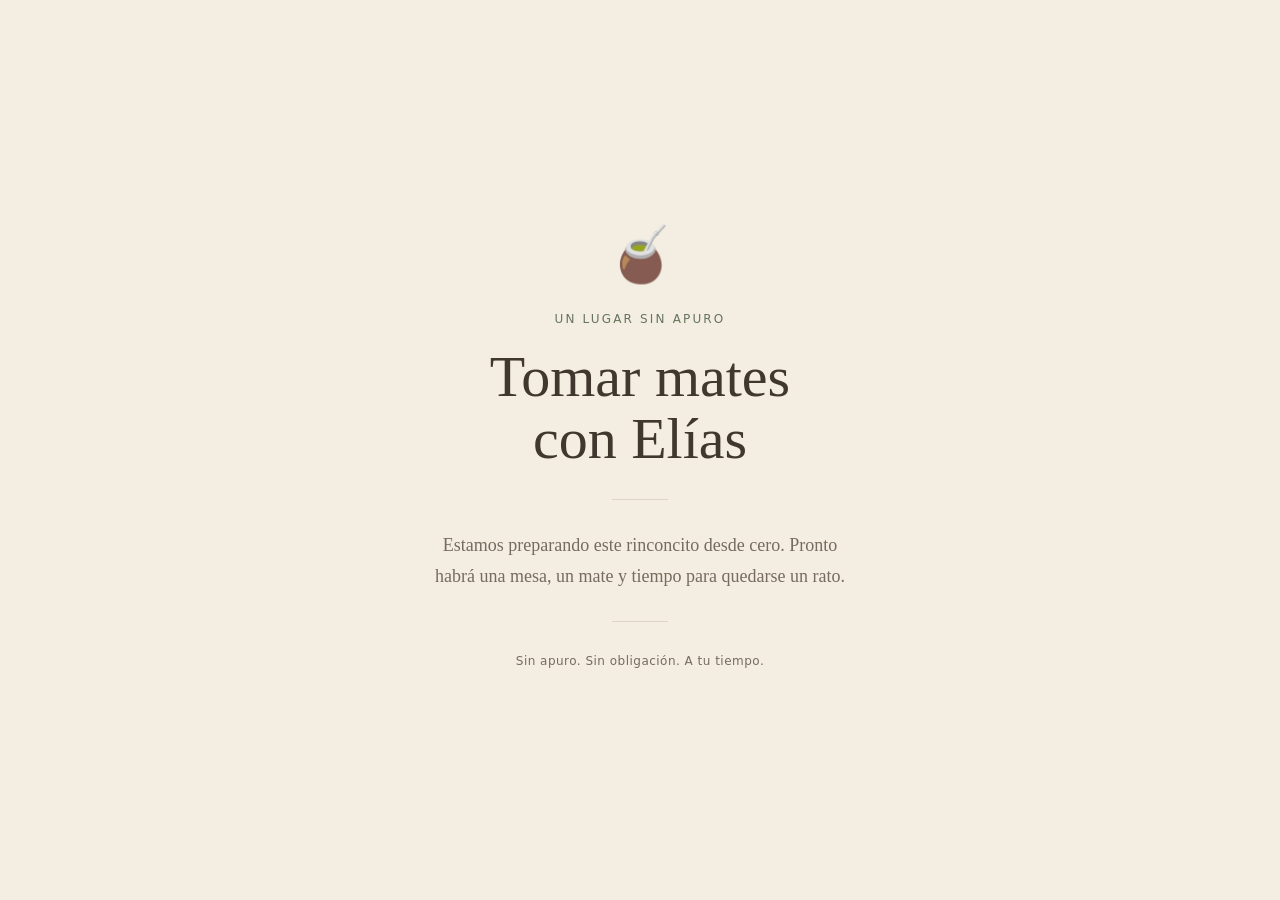
==== commit d6dece82: "Reinicio total: base limpia para empezar de cero" ====
--- a/index.html
+++ b/index.html
@@ -1,66 +1,32 @@
 <!doctype html>
-<html lang="es-AR">
+<html lang="es">
 <head>
-<meta charset="utf-8">
-<meta name="viewport" content="width=device-width,initial-scale=1">
-<meta name="theme-color" content="#f6f3eb">
-<meta name="description" content="Un pequeño rincón para hacer una pausa, leer algo breve y volver al día con un poco más de calma.">
-<title>Mate de por Medio — Un rincón sin apuro</title>
-<link rel="preconnect" href="https://fonts.googleapis.com">
-<link rel="preconnect" href="https://fonts.gstatic.com" crossorigin>
-<link href="https://fonts.googleapis.com/css2?family=DM+Sans:wght@400;500;600;700&family=Playfair+Display:ital,wght@0,400;0,500;0,600;1,400;1,500&display=swap" rel="stylesheet">
-<link rel="stylesheet" href="styles.css">
-<script src="app.js" defer></script>
+  <meta charset="utf-8">
+  <meta name="viewport" content="width=device-width, initial-scale=1">
+  <meta name="theme-color" content="#f4eee2">
+  <title>Tomar mates con Elías</title>
+  <style>
+    :root{color-scheme:light;--paper:#f4eee2;--ink:#40382e;--muted:#766b5d;--leaf:#65745b;--line:#ded4c3}
+    *{box-sizing:border-box}
+    body{margin:0;min-height:100vh;display:grid;place-items:center;padding:24px;background:var(--paper);color:var(--ink);font-family:Georgia,"Times New Roman",serif}
+    main{width:min(100%,620px);text-align:center;padding:clamp(28px,7vw,64px) 20px}
+    .mate{font-size:54px;line-height:1;margin-bottom:28px}
+    .eyebrow{font:12px/1.5 system-ui,sans-serif;letter-spacing:.18em;text-transform:uppercase;color:var(--leaf)}
+    h1{font-size:clamp(36px,8vw,58px);font-weight:normal;line-height:1.06;margin:18px 0}
+    p{font-size:18px;line-height:1.7;color:var(--muted);max-width:430px;margin:0 auto}
+    .rule{width:56px;height:1px;background:var(--line);margin:30px auto}
+    footer{font:12px/1.6 system-ui,sans-serif;color:var(--muted);letter-spacing:.04em}
+  </style>
 </head>
 <body>
-<header class="topbar">
-  <a class="identity" href="#inicio" aria-label="Mate de por Medio, inicio"><span class="identity-mark" aria-hidden="true">m<span>.</span></span><span><strong>mate de por medio</strong><small>UN RINCÓN SIN APURO</small></span></a>
-  <nav aria-label="Navegación principal"><a href="#rincon">El rincón</a><a href="#regalitos">Regalitos</a><a class="nav-support" href="#colaborar">Una mano <span>↗</span></a></nav>
-</header>
-<main id="inicio">
-  <section class="hero wrap">
-    <div class="hero-copy">
-      <p class="kicker"><span></span> BAJAR UN CAMBIO TAMBIÉN ES AVANZAR</p>
-      <h1>Hay días para correr.<br>Y días para <em>cebar otro.</em></h1>
-      <p class="hero-description">Este es un rincón chiquito para hacer una pausa. Una historia breve, una curiosidad, una idea linda para llevarte. Sin apuro y sin tener que demostrar nada.</p>
-      <a class="primary-link" href="#rincon">Pasá, estás en tu casa <span>↓</span></a>
-      <p class="hand-note">El agua ya casi está…</p>
-    </div>
-    <div class="hero-art" role="img" aria-label="Ilustración cálida de una mesa junto a la ventana con un mate y una pava">
-      <div class="art-window"><span class="sun"></span><i class="window-cross vertical"></i><i class="window-cross horizontal"></i><div class="hill hill-back"></div><div class="hill hill-front"></div></div>
-      <div class="art-plant"><i></i><i></i><i></i><i></i><b></b></div>
-      <div class="art-table"></div>
-      <div class="art-kettle"><span></span><i></i><b></b></div>
-      <div class="art-mate"><span class="mate-leaf">✳</span><i></i><b></b></div>
-      <div class="art-paper"><span>un ratito</span><strong>para vos</strong><i>♡</i></div>
-      <div class="art-caption">CASA, CALMA Y UN MATECITO</div>
-    </div>
-  </section>
-  <section class="welcome wrap" aria-label="Bienvenida"><span class="welcome-flower">✳</span><div><p class="welcome-title">No hace falta llegar con una razón.</p><p>Podés mirar un minuto, quedarte un rato o volver otro día. Este lugar no te pide nada.</p></div><span class="welcome-scribble" aria-hidden="true">qué bueno<br>que viniste</span></section>
-  <section class="moments wrap" id="rincon">
-    <div class="section-heading"><div><p class="kicker">EL RINCÓN DE HOY</p><h2>Pequeñas cosas,<br><em>bien cerquita.</em></h2></div><p class="section-aside">Servite algo rico.<br>Lo demás puede esperar un poquito.</p></div>
-    <div class="moment-grid">
-      <article class="moment-card story-card"><div class="card-top"><span class="card-symbol">“</span><span class="card-type">UNA HISTORIA CORTITA</span></div><p class="eyebrow" id="story-category">PARA LEER DESPACITO</p><h3 id="story-title">El banco de la plaza</h3><div id="story-text" class="story-text"><p>Hay bancos que conocen más secretos que cualquier diario. Este guardaba el de un hombre que todos los jueves llevaba dos mandarinas.</p></div><button class="text-action" id="next-story" type="button">Otra historia <span>↗</span></button><span class="card-number">01 / LEER</span></article>
-      <article class="moment-card fact-card"><div class="card-top"><span class="card-symbol">✳</span><span class="card-type">UNA CURIOSIDAD</span></div><p class="eyebrow">¿SABÍAS QUE…?</p><h3>El mate también cuenta historias.</h3><p id="fact-text" class="moment-body">Compartir el mate es una forma cotidiana de decir “quedate un rato más”, incluso cuando nadie lo dice en voz alta.</p><button class="text-action" id="next-fact" type="button">Contame otra <span>↗</span></button><span class="card-number">02 / DESCUBRIR</span></article>
-      <article class="moment-card pause-card"><div class="card-top"><span class="card-symbol">☼</span><span class="card-type">UNA PAUSA</span></div><p class="eyebrow">UN CONSEJO SIN RECETA</p><h3 id="tip-title">Aflojá los hombros.</h3><p id="tip-text" class="moment-body">Soltá un poquito la mandíbula, apoyá bien los pies y respirà sin apurarte. No tenés que resolver todo en este instante.</p><button class="text-action" id="next-tip" type="button">Necesito otra pausa <span>↗</span></button><span class="card-number">03 / RESPIRAR</span></article>
-    </div>
-    <p class="little-footnote"><span>✳</span> No hay que terminar nada. Si algo te hizo bien, ya alcanzó.</p>
-  </section>
-  <section class="gifts" id="regalitos"><div class="wrap">
-    <div class="section-heading gift-heading"><div><p class="kicker">UN DETALLE PARA LLEVAR</p><h2>Te guardé <em>una cosita.</em></h2></div><p class="section-aside">Gratis, porque sí.<br>Como esos gestos que hacen bien.</p></div>
-    <div class="gift-grid">
-      <a class="gift-card" href="descargas/dibujo-matero.svg" download><span class="gift-art coloring-art"><span class="art-chip">PARA PINTAR</span><svg viewBox="0 0 180 150" aria-hidden="true"><path d="M51 57 Q42 88 60 111 Q83 128 109 110 Q125 89 115 57Z" fill="none" stroke="currentColor" stroke-width="2.3"/><path d="M53 59 Q85 48 114 59M65 76q8 8 16 0m8 0q8 8 16 0" fill="none" stroke="currentColor" stroke-width="2"/><path d="M106 65l28-31 9 8-28 31M139 35l5-5 9 9-5 5" fill="none" stroke="currentColor" stroke-width="2"/><path d="M42 124q45 8 94 0" fill="none" stroke="currentColor" stroke-width="2"/><path d="M77 45q-9-17 7-25 13 15 2 26M95 43q-1-18 17-22 7 20-13 27" fill="none" stroke="currentColor" stroke-width="2"/></svg><span class="download-dot">↓</span></span><span class="gift-info"><small>01 · UN RATITO CREATIVO</small><strong>Un mate para pintar</strong><span>Imprimilo, sacá los lápices y hacelo a tu manera.</span><b>Descargar <i>↗</i></b></span></a>
-      <a class="gift-card" href="descargas/tarjetita-pausa.svg" download><span class="gift-art note-art"><span class="art-chip">PARA COMPARTIR</span><span class="mini-flower">✳</span><strong>Hoy también<br>merecés una pausa.</strong><small>mandáselo a alguien querido ♡</small><span class="download-dot">↓</span></span><span class="gift-info"><small>02 · UN MENSAJITO LINDO</small><strong>Una pausa en el bolsillo</strong><span>Una tarjetita para guardar o regalar.</span><b>Descargar <i>↗</i></b></span></a>
-      <a class="gift-card" href="descargas/fondo-matero.svg" download><span class="gift-art wallpaper-art"><span class="art-chip">PARA TU PANTALLA</span><span class="wall-sun"></span><span class="wall-mate">m</span><span class="wall-text">hacé lugar<br>para lo simple</span><span class="download-dot">↓</span></span><span class="gift-info"><small>03 · UN RECORDATORIO</small><strong>Fondo para el celu</strong><span>Un pequeño recordatorio de volver a vos.</span><b>Descargar <i>↗</i></b></span></a>
-    </div><p class="gift-note">Si un archivo no se abre automáticamente, tocá el enlace y guardalo desde el navegador.</p>
-  </div></section>
-  <section class="support-section wrap" id="colaborar">
-    <div class="support-illustration" aria-hidden="true"><div class="support-heart">♡</div><div class="jar"><span>gracias</span><b>♥</b><i></i></div><div class="support-leaf">✳</div></div>
-    <div class="support-copy"><p class="kicker">SI TE NACE, PODÉS</p><h2>Ayudar a que este rinconcito <em>siga abierto.</em></h2><p>Preparar y cuidar este espacio lleva tiempo. Si alguna vez te hizo compañía y querés dar una mano, podés hacerlo con una colaboración voluntaria.</p><p class="support-promise">No es una entrada. No es una obligación. No hay nada que tengas que devolver.</p><div class="alias-box"><div><small>ALIAS PARA COLABORAR</small><strong id="support-alias">ocarina.guitarra</strong></div><button id="copy-alias" type="button">Copiar alias <span>▢</span></button></div><p class="support-status" id="support-status-text" role="status">La colaboración es completamente opcional. Todo el contenido sigue siendo gratuito.</p><p class="support-disclaimer">La transferencia se realiza desde tu banco o billetera. Este sitio no recibe ni verifica pagos.</p></div>
-  </section>
-  <aside class="support-tab" aria-label="Colaboración voluntaria"><span class="support-tab-icon">♡</span><span><strong>Una mano</strong><small>Solo si te nace.</small></span><a href="#colaborar" aria-label="Ver cómo colaborar">↗</a></aside>
-  <section class="closing"><span class="closing-star">✳</span><p>Y bueno… el agua se enfría.</p><h2>Gracias por pasar.</h2><p class="closing-sub">Ojalá te lleves un poquito de calma.<br>La puerta queda abierta para la próxima.</p><a href="#inicio">Volver al principio ↑</a></section>
-</main>
-<footer class="footer"><a class="footer-brand" href="#inicio">mate de por medio<span>.</span></a><p>Hecho con cariño, de este lado del mapa.</p><span>UN RINCÓN SIN APURO · <span id="year"></span></span></footer>
+  <main>
+    <div class="mate" aria-hidden="true">🧉</div>
+    <div class="eyebrow">Un lugar sin apuro</div>
+    <h1>Tomar mates<br>con Elías</h1>
+    <div class="rule"></div>
+    <p>Estamos preparando este rinconcito desde cero. Pronto habrá una mesa, un mate y tiempo para quedarse un rato.</p>
+    <div class="rule"></div>
+    <footer>Sin apuro. Sin obligación. A tu tiempo.</footer>
+  </main>
 </body>
 </html>
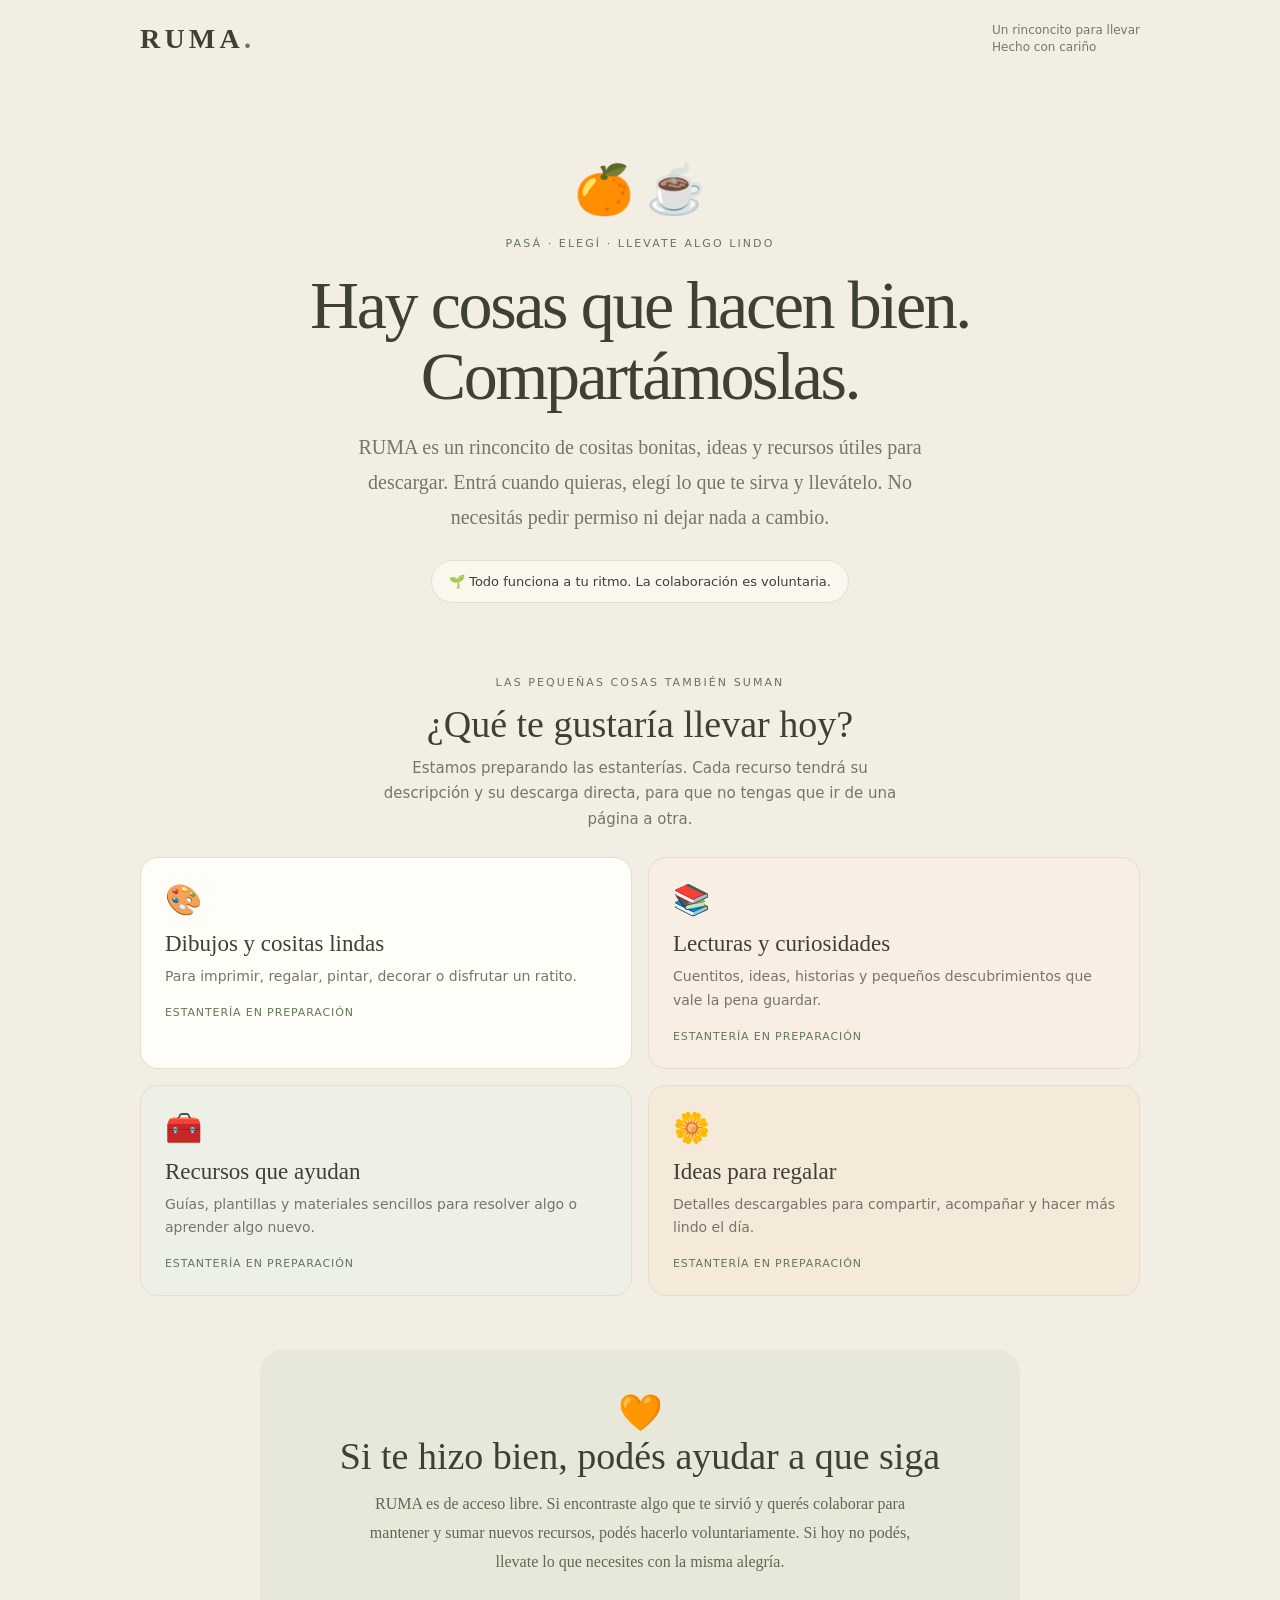
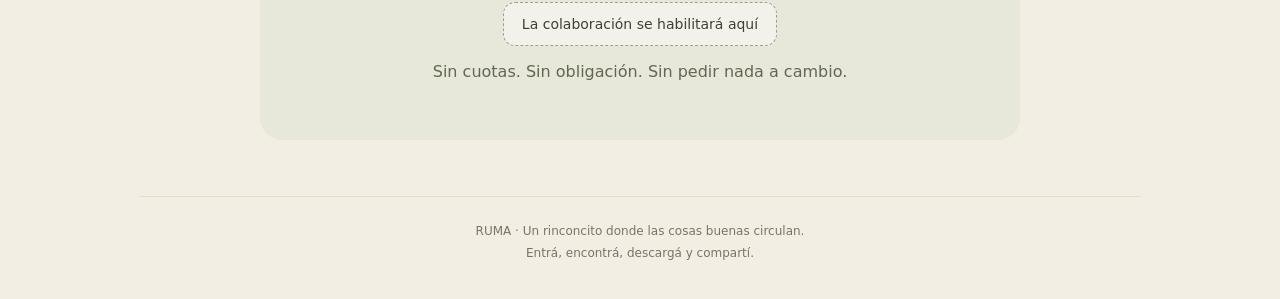
==== commit 603cd644: "RUMA: nueva identidad y experiencia de autoservicio voluntario" ====
--- a/index.html
+++ b/index.html
@@ -3,30 +3,78 @@
 <head>
   <meta charset="utf-8">
   <meta name="viewport" content="width=device-width, initial-scale=1">
-  <meta name="theme-color" content="#f4eee2">
-  <title>Tomar mates con Elías</title>
+  <meta name="theme-color" content="#f3eee3">
+  <meta name="description" content="RUMA: un rinconcito de recursos bonitos, útiles y gratuitos para descargar. Llevate lo que te sirva y colaborá voluntariamente si querés.">
+  <title>RUMA — Un rinconcito para llevar</title>
   <style>
-    :root{color-scheme:light;--paper:#f4eee2;--ink:#40382e;--muted:#766b5d;--leaf:#65745b;--line:#ded4c3}
+    :root{--cream:#f3eee3;--paper:#fffdf8;--ink:#3f4034;--muted:#777567;--green:#64765a;--soft:#e7e8d9;--peach:#f2dfcf;--line:#e5ddce}
     *{box-sizing:border-box}
-    body{margin:0;min-height:100vh;display:grid;place-items:center;padding:24px;background:var(--paper);color:var(--ink);font-family:Georgia,"Times New Roman",serif}
-    main{width:min(100%,620px);text-align:center;padding:clamp(28px,7vw,64px) 20px}
-    .mate{font-size:54px;line-height:1;margin-bottom:28px}
-    .eyebrow{font:12px/1.5 system-ui,sans-serif;letter-spacing:.18em;text-transform:uppercase;color:var(--leaf)}
-    h1{font-size:clamp(36px,8vw,58px);font-weight:normal;line-height:1.06;margin:18px 0}
-    p{font-size:18px;line-height:1.7;color:var(--muted);max-width:430px;margin:0 auto}
-    .rule{width:56px;height:1px;background:var(--line);margin:30px auto}
-    footer{font:12px/1.6 system-ui,sans-serif;color:var(--muted);letter-spacing:.04em}
+    html{scroll-behavior:smooth}
+    body{margin:0;background:var(--cream);color:var(--ink);font-family:Georgia,"Times New Roman",serif}
+    a{color:inherit}
+    .wrap{width:min(100% - 32px,1000px);margin:auto}
+    header{padding:22px 0;display:flex;align-items:center;justify-content:space-between;gap:16px}
+    .brand{font-size:28px;letter-spacing:.15em;font-weight:bold}
+    .tag{font:12px/1.4 system-ui,sans-serif;color:var(--muted)}
+    .hero{padding:clamp(38px,8vw,84px) 0 50px;text-align:center}
+    .symbol{font-size:48px;margin-bottom:18px}
+    .eyebrow{font:11px/1.5 system-ui,sans-serif;letter-spacing:.19em;text-transform:uppercase;color:var(--green)}
+    h1{font-size:clamp(38px,7vw,68px);line-height:1.04;font-weight:normal;letter-spacing:-.035em;margin:18px auto;max-width:760px}
+    .intro{font-size:clamp(17px,2.4vw,20px);line-height:1.75;color:var(--muted);max-width:600px;margin:0 auto}
+    .note{display:inline-block;margin-top:25px;padding:11px 17px;border:1px solid var(--line);border-radius:30px;background:rgba(255,253,248,.6);font:13px/1.5 system-ui,sans-serif}
+    .section-head{text-align:center;padding:22px 0 25px}
+    h2{font-size:clamp(27px,4vw,38px);font-weight:normal;margin:10px 0}
+    .section-head p{font:15px/1.7 system-ui,sans-serif;color:var(--muted);max-width:520px;margin:0 auto}
+    .shelves{display:grid;grid-template-columns:repeat(2,minmax(0,1fr));gap:16px;padding-bottom:54px}
+    .shelf{background:var(--paper);border:1px solid var(--line);border-radius:18px;padding:24px;min-height:185px}
+    .shelf:nth-child(2){background:#f8eee4}.shelf:nth-child(3){background:#edf0e6}.shelf:nth-child(4){background:#f5ead9}
+    .emoji{font-size:30px}
+    .shelf h3{font-size:23px;font-weight:normal;margin:14px 0 8px}
+    .shelf p{font:14px/1.7 system-ui,sans-serif;color:var(--muted);margin:0}
+    .shelf .soon{display:inline-block;margin-top:17px;font:11px system-ui,sans-serif;letter-spacing:.08em;text-transform:uppercase;color:var(--green)}
+    .honor{margin:0 auto 56px;max-width:760px;background:var(--soft);border-radius:22px;padding:clamp(25px,5vw,42px);text-align:center}
+    .honor h2{margin-top:0}
+    .honor p{font-size:16px;line-height:1.8;color:#626654;max-width:570px;margin:12px auto}
+    .alias{display:inline-block;margin-top:13px;padding:13px 18px;border:1px dashed #9ba28c;border-radius:12px;font:14px system-ui,sans-serif;background:rgba(255,255,255,.45)}
+    .small{font:12px/1.7 system-ui,sans-serif;color:var(--muted)}
+    footer{text-align:center;border-top:1px solid var(--line);padding:24px 0 34px;font:12px/1.8 system-ui,sans-serif;color:var(--muted)}
+    @media(max-width:560px){.shelves{grid-template-columns:1fr;gap:12px}.shelf{min-height:0;padding:22px}.hero{padding-top:36px}header{align-items:flex-start}.tag{text-align:right;max-width:140px}}
   </style>
 </head>
 <body>
+  <header class="wrap">
+    <div class="brand" aria-label="RUMA">RUMA<span style="color:var(--green)">.</span></div>
+    <div class="tag">Un rinconcito para llevar<br>Hecho con cariño</div>
+  </header>
   <main>
-    <div class="mate" aria-hidden="true">🧉</div>
-    <div class="eyebrow">Un lugar sin apuro</div>
-    <h1>Tomar mates<br>con Elías</h1>
-    <div class="rule"></div>
-    <p>Estamos preparando este rinconcito desde cero. Pronto habrá una mesa, un mate y tiempo para quedarse un rato.</p>
-    <div class="rule"></div>
-    <footer>Sin apuro. Sin obligación. A tu tiempo.</footer>
+    <section class="hero wrap">
+      <div class="symbol" aria-hidden="true">🍊 ☕</div>
+      <div class="eyebrow">Pasá · Elegí · Llevate algo lindo</div>
+      <h1>Hay cosas que hacen bien.<br>Compartámoslas.</h1>
+      <p class="intro">RUMA es un rinconcito de cositas bonitas, ideas y recursos útiles para descargar. Entrá cuando quieras, elegí lo que te sirva y llevátelo. No necesitás pedir permiso ni dejar nada a cambio.</p>
+      <div class="note">🌱 Todo funciona a tu ritmo. La colaboración es voluntaria.</div>
+    </section>
+    <section class="wrap" aria-labelledby="recursos">
+      <div class="section-head">
+        <div class="eyebrow">Las pequeñas cosas también suman</div>
+        <h2 id="recursos">¿Qué te gustaría llevar hoy?</h2>
+        <p>Estamos preparando las estanterías. Cada recurso tendrá su descripción y su descarga directa, para que no tengas que ir de una página a otra.</p>
+      </div>
+      <div class="shelves">
+        <article class="shelf"><div class="emoji" aria-hidden="true">🎨</div><h3>Dibujos y cositas lindas</h3><p>Para imprimir, regalar, pintar, decorar o disfrutar un ratito.</p><span class="soon">Estantería en preparación</span></article>
+        <article class="shelf"><div class="emoji" aria-hidden="true">📚</div><h3>Lecturas y curiosidades</h3><p>Cuentitos, ideas, historias y pequeños descubrimientos que vale la pena guardar.</p><span class="soon">Estantería en preparación</span></article>
+        <article class="shelf"><div class="emoji" aria-hidden="true">🧰</div><h3>Recursos que ayudan</h3><p>Guías, plantillas y materiales sencillos para resolver algo o aprender algo nuevo.</p><span class="soon">Estantería en preparación</span></article>
+        <article class="shelf"><div class="emoji" aria-hidden="true">🌼</div><h3>Ideas para regalar</h3><p>Detalles descargables para compartir, acompañar y hacer más lindo el día.</p><span class="soon">Estantería en preparación</span></article>
+      </div>
+    </section>
+    <section class="honor wrap" aria-labelledby="colaborar">
+      <div style="font-size:36px" aria-hidden="true">🧡</div>
+      <h2 id="colaborar">Si te hizo bien, podés ayudar a que siga</h2>
+      <p>RUMA es de acceso libre. Si encontraste algo que te sirvió y querés colaborar para mantener y sumar nuevos recursos, podés hacerlo voluntariamente. Si hoy no podés, llevate lo que necesites con la misma alegría.</p>
+      <div class="alias">La colaboración se habilitará aquí</div>
+      <p class="small">Sin cuotas. Sin obligación. Sin pedir nada a cambio.</p>
+    </section>
   </main>
+  <footer class="wrap">RUMA · Un rinconcito donde las cosas buenas circulan.<br>Entrá, encontrá, descargá y compartí.</footer>
 </body>
 </html>
